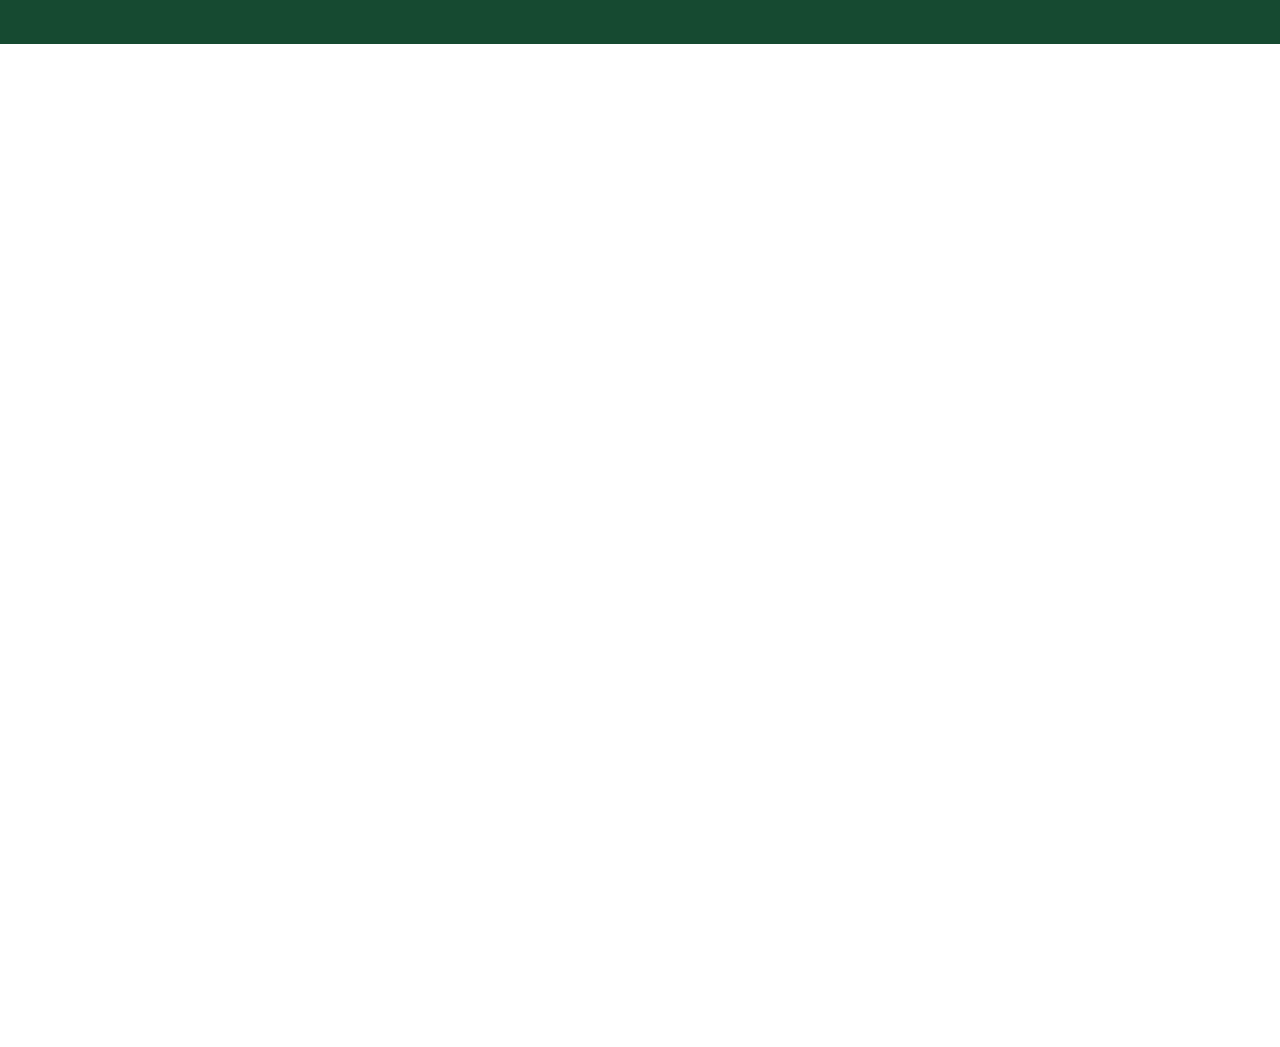
==== html/index.html @ 5429dead "commit template structure." ====
<!DOCTYPE html>
<html dir="ltr" lang="en">
<head>
	<title>TITLE</title>
<meta http-equiv="Content-Type" content="text/html; charset=UTF-8"> 
<meta name="Description" content="">
<meta name="Keywords" content="">
<meta name="robots" content="index, follow" />
<meta name="viewport" content="width=device-width, initial-scale=1, user-scalable=no" />
<meta http-equiv="X-UA-Compatible" content="IE=9; IE=8; IE=7; IE=EDGE" />
<link rel="stylesheet" type="text/css" href="../css/style.css">
<link rel="preconnect" href="https://fonts.googleapis.com">
<link rel="preconnect" href="https://fonts.gstatic.com" crossorigin>
<link href="https://fonts.googleapis.com/css2?family=Roboto:wght@300;400;700&display=swap" rel="stylesheet">
</head>
<body class="">
	<header>
		
	</header>
	<!--end header-->
	<main>
		
	</main>
	<!--end main-->
	<footer>
		
	</footer>
	<!--end footer-->
</body>
<!-- body -->

<script src="../js/libs.js"></script>
<script src="../js/common.js"></script>
</html>
---- css/style.css ----
.fontSanFranciscoRegular {
  font-family: 'SanFranciscoText-Regular', Geneva, sans-serif;
}
.fontSanFranciscoMedium {
  font-family: 'SanFranciscoText-Semibold', Geneva, sans-serif;
}
.fontSanFranciscoBold {
  font-family: 'SanFranciscoText-Bold', Geneva, sans-serif;
}
@font-face {
  font-family: 'SanFranciscoText-Bold';
  src: url('fonts/SanFranciscoText-Bold.eot');
  src: url('fonts/SanFranciscoText-Bold.eot?#iefix') format('embedded-opentype'), url('fonts/SanFranciscoText-Bold.svg#SanFranciscoText-Bold') format('svg'), url('fonts/SanFranciscoText-Bold.ttf') format('truetype'), url('fonts/SanFranciscoText-Bold.woff') format('woff'), url('fonts/SanFranciscoText-Bold.woff2') format('woff2');
  font-weight: normal;
  font-style: normal;
}
@font-face {
  font-family: 'SanFranciscoText-Semibold';
  src: url('fonts/SanFranciscoText-Semibold.eot');
  src: url('fonts/SanFranciscoText-Semibold.eot?#iefix') format('embedded-opentype'), url('fonts/SanFranciscoText-Semibold.svg#SanFranciscoText-Semibold') format('svg'), url('fonts/SanFranciscoText-Semibold.ttf') format('truetype'), url('fonts/SanFranciscoText-Semibold.woff') format('woff'), url('fonts/SanFranciscoText-Semibold.woff2') format('woff2');
  font-weight: normal;
  font-style: normal;
}
@font-face {
  font-family: 'SanFranciscoText-Regular';
  src: url('fonts/SanFranciscoText-Regular.eot');
  src: url('fonts/SanFranciscoText-Regular.eot?#iefix') format('embedded-opentype'), url('fonts/SanFranciscoText-Regular.svg#SanFranciscoText-Regular') format('svg'), url('fonts/SanFranciscoText-Regular.ttf') format('truetype'), url('fonts/SanFranciscoText-Regular.woff') format('woff'), url('fonts/SanFranciscoText-Regular.woff2') format('woff2');
  font-weight: normal;
  font-style: normal;
}
/** RESET AND LAYOUT
===================================*/
html,
body,
div,
span,
object,
iframe,
h1,
h2,
h3,
h4,
h5,
h6,
p,
blockquote,
pre,
abbr,
address,
cite,
code,
del,
dfn,
em,
img,
ins,
kbd,
q,
samp,
small,
strong,
sub,
sup,
var,
b,
i,
dl,
dt,
dd,
ol,
ul,
li,
fieldset,
form,
label,
legend,
table,
caption,
tbody,
tfoot,
thead,
tr,
th,
td,
article,
aside,
canvas,
details,
figcaption,
figure,
footer,
header,
hgroup,
menu,
nav,
section,
summary,
time,
mark,
audio,
video {
  margin: 0;
  padding: 0;
  border: 0;
  outline: 0;
  font-size: 100%;
  vertical-align: baseline;
  background: transparent;
}
body {
  line-height: 1;
}
article,
aside,
details,
figcaption,
figure,
footer,
header,
hgroup,
menu,
nav,
section {
  display: block;
}
nav ul {
  list-style: none;
}
blockquote,
q {
  quotes: none;
}
blockquote:before,
blockquote:after,
q:before,
q:after {
  content: none;
}
a {
  margin: 0;
  padding: 0;
  font-size: 100%;
  vertical-align: baseline;
  background: transparent;
}
ins {
  background-color: #ff9;
  color: #000;
  text-decoration: none;
}
mark {
  background-color: #ff9;
  color: #000;
  font-style: italic;
  font-weight: bold;
}
del {
  text-decoration: line-through;
}
abbr[title],
dfn[title] {
  border-bottom: 1px dotted;
  cursor: help;
}
table {
  border-collapse: collapse;
  border-spacing: 0;
}
hr {
  display: block;
  height: 1px;
  border: 0;
  border-top: 1px solid #ccc;
  margin: 1em 0;
  padding: 0;
}
input,
select {
  vertical-align: middle;
}
li {
  list-style-type: none;
}
a {
  text-decoration: none;
}
textarea {
  resize: none;
  overflow: hidden;
  box-sizing: border-box;
  -moz-box-sizing: border-box;
  -webkit-box-sizing: border-box;
  border: 0;
  background: transparent;
  font-family: 'SanFranciscoText-Regular', Geneva, sans-serif;
}
*:focus {
  outline: none;
}
input[type="color"],
input[type="email"],
input[type="number"],
input[type="password"],
input[type="tel"],
input[type="url"],
input[type="text"],
input[type="submit"],
input[type="search"],
button[type="submit"],
textarea {
  margin: 0;
  padding: 0;
  box-sizing: border-box;
  -moz-box-sizing: border-box;
  -webkit-box-sizing: border-box;
  font-family: 'SanFranciscoText-Regular', Geneva, sans-serif;
  border-radius: 0;
  -moz-border-radius: 0;
  -webkit-border-radius: 0;
  -webkit-appearance: none;
  -moz-appearance: none;
  appearance: none;
}
.input-wrap {
  box-sizing: border-box;
  -moz-box-sizing: border-box;
  -webkit-box-sizing: border-box;
}
button[type="submit"],
input[type="submit"] {
  border: 0;
  cursor: pointer;
  border-radius: 0;
  -moz-border-radius: 0;
  -webkit-border-radius: 0;
  -webkit-appearance: none;
  font-family: 'SanFranciscoText-Regular', Geneva, sans-serif;
}
input::-moz-focus-inner,
button::-moz-focus-inner {
  border: 0;
  padding: 0;
}
input[type=number]::-webkit-inner-spin-button,
input[type=number]::-webkit-outer-spin-button {
  -webkit-appearance: none;
  margin: 0;
}
select {
  /*for firefox*/
  -moz-appearance: none;
  /*for chrome*/
  -webkit-appearance: none;
}
/*for IE10*/
select::-ms-expand {
  display: none;
}
/** Default Text
===================================*/
html {
  margin: 0;
  padding: 0;
  font-size: 62.5%;
  width: 100%;
  height: 100%;
}
body {
  margin: 0;
  padding: 0 0 0 0;
  line-height: 1.45em;
  width: 100%;
  height: 100%;
  overflow-x: hidden;
  -webkit-text-size-adjust: 100%;
  font-family: 'SanFranciscoText-Regular', Geneva, sans-serif;
}
b em,
b i,
strong em,
strong i,
em b,
i b,
em strong,
i strong {
  font-family: 'SanFranciscoText-Regular', Geneva, sans-serif;
}
ul,
li {
  margin: 0;
  padding: 0;
}
input[type="radio"] {
  margin: 0;
}
h1,
h2,
h3 {
  font-family: 'SanFranciscoText-Semibold', Geneva, sans-serif;
}
img {
  max-width: 100%;
  vertical-align: bottom;
  height: auto !important;
  border: 0;
}
/* all */
::-webkit-input-placeholder {
  color: #231F20;
  font-family: 'SanFranciscoText-Regular', Geneva, sans-serif;
}
::-moz-placeholder {
  color: #231F20;
  font-family: 'SanFranciscoText-Regular', Geneva, sans-serif;
}
/* firefox 19+ */
:-ms-input-placeholder {
  color: #231F20;
  font-family: 'SanFranciscoText-Regular', Geneva, sans-serif;
}
/* ie */
input:-moz-placeholder {
  color: #231F20;
  font-family: 'SanFranciscoText-Regular', Geneva, sans-serif;
}
/* clearfix */
.clr:before,
.clr:after {
  content: " ";
  display: table;
}
.clr:after {
  clear: both;
}
/* For IE 6/7 only */
.clr {
  *zoom: 1;
}
@keyframes hide {
  from {
    opacity: 1;
  }
  to {
    opacity: 0;
  }
}
@-webkit-keyframes hide {
  from {
    opacity: 1;
  }
  to {
    opacity: 0;
  }
}
@-moz-keyframes hide {
  from {
    opacity: 1;
  }
  to {
    opacity: 0;
  }
}
@keyframes show {
  from {
    opacity: 0;
  }
  to {
    opacity: 1;
  }
}
@-webkit-keyframes show {
  from {
    opacity: 0;
  }
  to {
    opacity: 1;
  }
}
@-moz-keyframes show {
  from {
    opacity: 0;
  }
  to {
    opacity: 1;
  }
}
@keyframes opacity {
  from {
    opacity: 0;
    -webkit-transform: translateY(-10px);
    -moz-transform: translateY(-10px);
    -ms-transform: translateY(-10px);
    -o-transform: translateY(-10px);
    transform: translateY(-10px);
  }
  to {
    opacity: 1;
    -webkit-transform: translateY(0px);
    -moz-transform: translateY(0px);
    -ms-transform: translateY(0px);
    -o-transform: translateY(0px);
    transform: translateY(0px);
  }
}
@-webkit-keyframes opacity {
  from {
    opacity: 0;
    -webkit-transform: translateY(-10px);
    -moz-transform: translateY(-10px);
    -ms-transform: translateY(-10px);
    -o-transform: translateY(-10px);
    transform: translateY(-10px);
  }
  to {
    opacity: 1;
    -webkit-transform: translateY(0px);
    -moz-transform: translateY(0px);
    -ms-transform: translateY(0px);
    -o-transform: translateY(0px);
    transform: translateY(0px);
  }
}
@-moz-keyframes opacity {
  from {
    opacity: 0;
    -webkit-transform: translateY(-10px);
    -moz-transform: translateY(-10px);
    -ms-transform: translateY(-10px);
    -o-transform: translateY(-10px);
    transform: translateY(-10px);
  }
  to {
    opacity: 1;
    -webkit-transform: translateY(0px);
    -moz-transform: translateY(0px);
    -ms-transform: translateY(0px);
    -o-transform: translateY(0px);
    transform: translateY(0px);
  }
}
@keyframes swipeX {
  from {
    opacity: 0;
    -webkit-transform: translateX(15px);
    -moz-transform: translateX(15px);
    -ms-transform: translateX(15px);
    -o-transform: translateX(15px);
    transform: translateX(15px);
  }
  to {
    opacity: 1;
    -webkit-transform: translateX(0px);
    -moz-transform: translateX(0px);
    -ms-transform: translateX(0px);
    -o-transform: translateX(0px);
    transform: translateX(0px);
  }
}
@-webkit-keyframes swipeX {
  from {
    opacity: 0;
    -webkit-transform: translateX(15px);
    -moz-transform: translateX(15px);
    -ms-transform: translateX(15px);
    -o-transform: translateX(15px);
    transform: translateX(15px);
  }
  to {
    opacity: 1;
    -webkit-transform: translateX(0px);
    -moz-transform: translateX(0px);
    -ms-transform: translateX(0px);
    -o-transform: translateX(0px);
    transform: translateX(0px);
  }
}
@-moz-keyframes swipeX {
  from {
    opacity: 0;
    -webkit-transform: translateX(15px);
    -moz-transform: translateX(15px);
    -ms-transform: translateX(15px);
    -o-transform: translateX(15px);
    transform: translateX(15px);
  }
  to {
    opacity: 1;
    -webkit-transform: translateX(0px);
    -moz-transform: translateX(0px);
    -ms-transform: translateX(0px);
    -o-transform: translateX(0px);
    transform: translateX(0px);
  }
}
body {
  padding-top: 147px;
  font-weight: 400;
  font-size: 18px;
  color: #000;
  font-family: 'SanFranciscoText-Regular', Geneva, sans-serif;
}
@media (max-width: 991px) {
  body {
    padding-top: 124px;
  }
}
@media (max-width: 767px) {
  body {
    padding-top: 98px;
  }
}
@media (min-width: 992px) {
  body.about-page {
    padding-top: 0px;
  }
}
h1,
h2,
h3,
h4,
h5 {
  font-weight: normal;
}
img.desktop {
  display: block;
}
@media (max-width: 991px) {
  img.desktop {
    display: none;
  }
}
img.tablet {
  display: none;
}
@media (min-width: 768px) and (max-width: 991px) {
  img.tablet {
    display: block;
  }
}
img.mobile {
  display: none;
}
@media (max-width: 767px) {
  img.mobile {
    display: block;
  }
}
img.desktop-tablet {
  display: block;
}
@media (max-width: 767px) {
  img.desktop-tablet {
    display: none;
  }
}
img.desktop-mobile {
  display: block;
}
@media (min-width: 768px) and (max-width: 991px) {
  img.desktop-mobile {
    display: none;
  }
}
img.tablet-mobile {
  display: none;
}
@media (max-width: 991px) {
  img.tablet-mobile {
    display: block;
  }
}
.container {
  max-width: 940px;
  margin: 0px auto;
}
.title64 {
  font-size: 64px;
  line-height: 1.203125em;
  color: #000;
  font-family: 'SanFranciscoText-Semibold', Geneva, sans-serif;
  text-align: center;
}
@media (max-width: 767px) {
  .title64 {
    font-size: 32px;
    line-height: 1.19444444em;
  }
}
.title48 {
  font-size: 48px;
  line-height: 1.1875em;
  color: #000;
  font-family: 'SanFranciscoText-Semibold', Geneva, sans-serif;
  text-align: center;
}
.title36 {
  font-size: 36px;
  line-height: 1.19444444em;
  color: #231F20;
  font-family: 'SanFranciscoText-Semibold', Geneva, sans-serif;
  text-align: center;
}
@media (max-width: 767px) {
  .title36 {
    font-size: 24px;
    line-height: 1.20833333em;
  }
}
.btn-primary,
button.btn-primary {
  display: inline-block;
  border: 0px;
  padding: 10px 15px;
  min-width: 120px;
  text-align: center;
  font-size: 18px;
  border-radius: 40px;
  line-height: 1.22222222em;
}
.btn-primary--orange,
button.btn-primary--orange {
  color: #fff;
  background-color: #EAB877;
}
.btn-primary--green,
button.btn-primary--green {
  color: #EAB877;
  background-color: #164A31;
}
.btn-primary--brown,
button.btn-primary--brown {
  color: #fff;
  background-color: #231F20;
}
.btn-expand {
  text-align: center;
}
.about-page .btn-expand {
  position: absolute;
  left: 0;
  right: 0;
  bottom: 70px;
  z-index: 3;
}
@media (max-width: 991px) {
  .about-page .btn-expand {
    display: none;
  }
}
.btn-expand--wrap {
  display: -webkit-flex;
  display: -ms-flexbox;
  display: -ms-flex;
  display: flex;
  -webkit-box-orient: vertical;
  -webkit-box-direction: normal;
  -ms-flex-direction: column;
  flex-direction: column;
  -webkit-justify-content: center;
  -ms-justify-content: center;
  justify-content: center;
  -webkit-align-items: center;
  -ms-align-items: center;
  align-items: center;
}
.btn-expand--text {
  margin-bottom: 5px;
  display: inline-block;
  font-size: 18px;
  font-weight: bold;
  line-height: 1.22222222em;
  color: #fff;
}
.btn-expand--img {
  display: inline-block;
  max-width: 32px;
}
.section-banner {
  position: relative;
}
.about-page .section-banner .banner-content {
  -webkit-align-items: center;
  -ms-align-items: center;
  align-items: center;
  max-width: 630px;
}
.section-banner .banner-content {
  padding: 0px 15px;
  position: absolute;
  top: 0;
  left: 0;
  right: 0;
  bottom: 0;
  z-index: 3;
  display: -webkit-flex;
  display: -ms-flexbox;
  display: -ms-flex;
  display: flex;
  -webkit-justify-content: center;
  -ms-justify-content: center;
  justify-content: center;
  -webkit-box-orient: vertical;
  -webkit-box-direction: normal;
  -ms-flex-direction: column;
  flex-direction: column;
  -webkit-align-items: flex-end;
  -ms-align-items: flex-end;
  align-items: flex-end;
  text-align: center;
  max-width: 1024px;
  margin: 0px auto;
}
.section-banner .banner-content--title {
  font-size: 64px;
  line-height: 1.203125em;
  color: #000;
  font-family: 'SanFranciscoText-Semibold', Geneva, sans-serif;
  text-align: center;
  color: #fff;
}
@media (max-width: 767px) {
  .section-banner .banner-content--title {
    font-size: 32px;
    line-height: 1.19444444em;
  }
}
.about-page .section-banner .banner-content--title {
  margin-bottom: 35px;
}
.section-banner .banner-content p {
  font-size: 18px;
  line-height: 1.22222222em;
  letter-spacing: 2px;
  color: #fff;
}
.section-banner .banner-union--img {
  position: absolute;
  left: 0;
  right: 0;
  bottom: 0;
}
.line-spacing {
  display: block;
  margin: 50px auto;
  width: 2px;
  height: 100px;
  background-color: #828282;
}
header {
  position: fixed;
  top: 0;
  left: 0;
  right: 0;
  z-index: 99;
  padding: 22px 15px;
  background-color: #164A31;
  -webkit-transition: all 0.5s;
  -moz-transition: all 0.5s;
  -ms-transition: all 0.5s;
  -o-transition: all 0.5s;
  transition: all 0.5s;
}
.about-page header {
  position: fixed;
  top: 0;
  left: 0;
  right: 0;
  z-index: 99;
  background-color: transparent;
}
.about-page header.sticky {
  background-color: #231F20;
}
header.sticky {
  padding-top: 30px;
  padding-bottom: 30px;
  background-color: #164A31;
}
header.sticky .header-logo .header-logo--img {
  display: none;
  animation: hide 0.3s forwards;
  -webkit-animation: hide 0.3s forwards;
  -moz-animation: hide 0.3s forwards;
  -ms-animation: hide 0.3s forwards;
}
header.sticky .header-logo .header-logo--img-sticky {
  display: block;
  animation: show 0.3s forwards;
  -webkit-animation: show 0.3s forwards;
  -moz-animation: show 0.3s forwards;
  -ms-animation: show 0.3s forwards;
}
.header-wrap {
  display: -webkit-flex;
  display: -ms-flexbox;
  display: -ms-flex;
  display: flex;
  -webkit-justify-content: space-between;
  -ms-justify-content: space-between;
  justify-content: space-between;
  -webkit-align-items: center;
  -ms-align-items: center;
  align-items: center;
  max-width: 1140px;
  margin: 0px auto;
}
.header-menu-icon {
  display: none;
}
.header-logo img {
  display: block;
}
.header-logo .header-logo--img {
  max-width: 90px;
}
.header-logo .header-logo--img-sticky {
  display: none;
  max-width: 124px;
}
.header-nav {
  margin-left: -400px;
}
.header-nav .menu--btn__close {
  display: none;
}
.header-nav ul li {
  display: inline-block;
  margin-right: 80px;
}
.header-nav ul li:last-of-type {
  margin-right: 0px;
}
.header-nav ul li a {
  font-size: 18px;
  line-height: 1.22222222em;
  color: #EAB877;
  font-family: 'SanFranciscoText-Regular', Geneva, sans-serif;
  text-transform: uppercase;
  -webkit-transition: all 0.3s;
  -moz-transition: all 0.3s;
  -ms-transition: all 0.3s;
  -o-transition: all 0.3s;
  transition: all 0.3s;
}
.header-nav ul li a:hover {
  color: #ff9000;
}
.header-search .search-btn--open img {
  max-width: 30px;
  display: block;
}
.header-search .search-box {
  display: none;
}
.footer-contact {
  padding: 50px 0px 100px;
}
.about-page .footer-contact {
  padding-top: 0px;
}
.footer-contact .contact-title {
  margin-bottom: 50px;
  font-size: 36px;
  line-height: 1.19444444em;
  color: #231F20;
  font-family: 'SanFranciscoText-Semibold', Geneva, sans-serif;
  text-align: center;
}
@media (max-width: 767px) {
  .footer-contact .contact-title {
    font-size: 24px;
    line-height: 1.20833333em;
  }
}
.footer-contact .contact-form .form-group {
  margin-bottom: 25px;
}
.footer-contact .contact-form label[for] {
  display: block;
  margin: 0px;
  font-size: 14px;
  line-height: 1.14285714em;
  color: #000;
  font-style: italic;
}
.footer-contact .contact-form input {
  width: 100%;
  padding: 3px 15px;
  border: 0px;
  border-bottom: 1px solid #000;
  font-size: 18px;
  line-height: 1.22222222em;
  color: #000;
}
.footer-contact .grid-column {
  display: -webkit-flex;
  display: -ms-flexbox;
  display: -ms-flex;
  display: flex;
  -webkit-align-items: center;
  -ms-align-items: center;
  align-items: center;
}
.footer-contact .grid-column--first {
  margin-right: 50px;
  min-width: 430px;
}
.footer-contact .grid-column--second img {
  width: 100%;
}
.footer-info {
  padding: 45px 0px 50px;
  background-color: #164A31;
}
.footer-info .info-wrap {
  max-width: 1160px;
  margin: 0px auto;
}
.footer-info .info-title {
  margin-bottom: 15px;
  font-size: 24px;
  line-height: 1.16666667em;
  font-family: 'SanFranciscoText-Semibold', Geneva, sans-serif;
  color: #EAB877;
}
.footer-info .info-company img {
  max-width: 115px;
  display: block;
}
.footer-info .info-company ul {
  margin-top: 40px;
}
.footer-info .info-company ul li {
  margin-bottom: 15px;
}
.footer-info .info-company ul li a {
  margin-left: 5px;
  color: #fff;
  font-family: Roboto;
  font-weight: 700;
  font-size: 14px;
  line-height: 1.21428571em;
  display: inline-block;
}
.footer-info .info-company ul li img {
  display: inline-block;
  vertical-align: middle;
  max-width: 24px;
}
.footer-info .info-company ul li:nth-of-type(1) a {
  vertical-align: bottom;
}
.footer-info .info-company ul li:nth-of-type(2) img {
  margin-left: 4px;
  max-width: 20px;
}
.footer-info .info-content p {
  font-family: 'SanFranciscoText-Regular', Geneva, sans-serif;
  margin-bottom: 20px;
  font-size: 14px;
  color: #fff;
  line-height: 1.21428571em;
}
.footer-info .info-product--item {
  margin-bottom: 5px;
}
.footer-info .info-product--item .item-wrap {
  position: relative;
  display: -webkit-flex;
  display: -ms-flexbox;
  display: -ms-flex;
  display: flex;
  -webkit-align-items: center;
  -ms-align-items: center;
  align-items: center;
}
.footer-info .info-product--item .item-thumb {
  width: 50px;
}
.footer-info .info-product--item .item-thumb a {
  display: block;
}
.footer-info .info-product--item .item-content {
  margin-left: 13px;
}
.footer-info .info-product--item .item-content h3 {
  margin-bottom: 3px;
  font-size: 18px;
  line-height: 1.22222222em;
  font-family: 'SanFranciscoText-Semibold', Geneva, sans-serif;
  color: #fff;
}
.footer-info .info-product--item .item-content p {
  font-size: 14px;
  line-height: 1.21428571em;
  color: #fff;
}
.footer-info .info-social .social-list ul li {
  margin-right: 6px;
  display: inline-block;
  vertical-align: middle;
}
.footer-info .info-social .social-list ul li img {
  max-width: 30px;
}
.footer-info .info-social .social-list ul li:nth-of-type(2) img {
  max-width: 24px;
}
.footer-info .info-social .social-facebook--embed {
  margin-bottom: 15px;
}
.footer-info .info-social .info-certificate {
  margin-bottom: 5px;
  display: -webkit-flex;
  display: -ms-flexbox;
  display: -ms-flex;
  display: flex;
  -webkit-justify-content: space-between;
  -ms-justify-content: space-between;
  justify-content: space-between;
}
.footer-info .info-social .info-certificate img {
  width: calc(50% - 10px);
}
.footer-info .grid-column {
  display: -webkit-flex;
  display: -ms-flexbox;
  display: -ms-flex;
  display: flex;
  -webkit-justify-content: space-between;
  -ms-justify-content: space-between;
  justify-content: space-between;
}
.footer-info .grid-column--first {
  max-width: 180px;
}
.footer-info .grid-column--second {
  max-width: 190px;
}
.footer-info .grid-column--third {
  max-width: 270px;
}
.footer-info .grid-column--fourth {
  max-width: 340px;
}
.footer-copyright {
  padding: 20px 0px;
  background-color: #231F20;
}
.footer-copyright p {
  text-align: center;
  color: #EAB877;
  font-size: 18px;
  line-height: 1.16666667em;
  font-family: Roboto;
  font-weight: 300;
}
.footer-copyright p strong {
  font-weight: 500;
}
@media (max-width: 991px) {
  .container {
    padding: 0px 24px;
  }
  .section-banner .banner-content {
    max-width: 690px;
  }
  .section-banner .banner-content p {
    letter-spacing: 0px;
  }
  .about-page .section-banner .banner-content--title {
    margin-bottom: 10px;
  }
  .section-banner .banner-union--img {
    bottom: -12px;
  }
  .about-page header {
    background-color: #231F20;
  }
  .about-page header.sticky {
    position: fixed;
  }
  .header-wrap {
    padding: 0px 30px;
  }
  .header-logo .header-logo--img {
    max-width: 70px;
  }
  .header-nav {
    margin-left: 0px;
  }
  .footer-contact {
    padding-bottom: 50px;
  }
  .footer-contact .contact-form-wrap {
    max-width: 280px;
    margin-left: auto;
    margin-right: 55px;
  }
  .footer-contact .grid-column--first {
    margin-right: 0;
    min-width: 0px;
    width: 50%;
  }
  .footer-contact .grid-column--second {
    width: 50%;
  }
  .footer-info .info-wrap {
    padding: 0px 25px;
  }
  .footer-info .info-product--item {
    margin-bottom: 15px;
  }
  .footer-info .info-social .social-facebook--embed {
    float: left;
    width: calc(72% - 20px);
    padding-right: 20px;
    margin-bottom: 0px;
  }
  .footer-info .info-social .info-certificate {
    float: left;
    width: 27%;
    display: block;
    margin-bottom: 0px;
  }
  .footer-info .info-social .info-certificate img {
    display: block;
    width: 100%;
    margin-bottom: 10px;
  }
  .footer-info .info-social .social-list {
    float: left;
    width: 27%;
  }
  .footer-info .grid-column {
    -webkit-flex-wrap: wrap;
    -ms-flex-wrap: wrap;
    flex-wrap: wrap;
  }
  .footer-info .grid-column--first {
    max-width: 180px;
  }
  .footer-info .grid-column--second {
    max-width: 190px;
  }
  .footer-info .grid-column--third {
    max-width: 270px;
  }
  .footer-info .grid-column--fourth {
    width: 60%;
    max-width: 100%;
  }
}
@media (max-width: 767px) {
  .line-spacing {
    height: 50px;
    margin: 30px auto;
  }
  .section-banner .banner-content {
    padding-left: 23px;
    padding-right: 23px;
  }
  .section-banner .banner-content p {
    font-size: 18px;
  }
  .section-banner .banner-union--img {
    bottom: -5px;
  }
  header {
    padding: 15px;
  }
  header .navigation {
    display: none;
    position: fixed;
    top: 0;
    left: 0;
    right: 0;
    bottom: 0;
    z-index: 999;
    background-color: #164A31;
  }
  header .navigation .nav-wrap {
    padding: 25px;
  }
  header .navigation .menu--btn__close {
    padding: 10px;
    display: inline-block;
  }
  header .navigation .menu--btn__close img {
    max-width: 25px;
  }
  header .navigation ul {
    margin-top: 20px;
    max-width: 280px;
  }
  header .navigation ul li {
    display: block;
    margin-right: 0px;
    border-bottom: 1px solid #EAB877;
  }
  header .navigation ul li a {
    display: inline-block;
    padding: 20px 0px;
  }
  .open-menu header .navigation {
    animation: swipeX 0.5s forwards;
    -webkit-animation: swipeX 0.5s forwards;
    -moz-animation: swipeX 0.5s forwards;
    -ms-animation: swipeX 0.5s forwards;
    display: block;
  }
  header.sticky {
    padding-top: 15px;
    padding-bottom: 15px;
  }
  .header-wrap {
    padding: 0px;
  }
  .header-menu-icon {
    display: block;
  }
  .header-menu-icon a {
    display: block;
  }
  .header-menu-icon img {
    max-width: 35px;
  }
  .header-logo .header-logo--img {
    max-width: 60px;
  }
  .footer-contact .contact-form-wrap {
    max-width: 100%;
    margin-left: 0;
    margin-right: 0;
  }
  .footer-contact .grid-column {
    -webkit-box-orient: vertical;
    -webkit-box-direction: normal;
    -ms-flex-direction: column;
    flex-direction: column;
  }
  .footer-contact .grid-column--first {
    width: 100%;
    -webkit-box-ordinal-group: 2;
    -ms-flex-order: 2;
    order: 2;
  }
  .footer-contact .grid-column--second {
    margin-bottom: 30px;
    width: 100%;
  }
  .footer-contact .form-button {
    text-align: center;
  }
  .footer-info {
    padding: 30px 0px;
  }
  .footer-info .info-company {
    margin-bottom: 30px;
  }
  .footer-info .info-company .column-wrap {
    display: -webkit-flex;
    display: -ms-flexbox;
    display: -ms-flex;
    display: flex;
    -webkit-align-items: center;
    -ms-align-items: center;
    align-items: center;
    -webkit-justify-content: flex-end;
    -ms-justify-content: flex-end;
    justify-content: flex-end;
  }
  .footer-info .info-company .column-wrap img {
    width: 80px;
  }
  .footer-info .info-company .column-wrap ul {
    margin-top: 0px;
    margin-left: 45px;
  }
  .footer-info .info-content {
    margin-bottom: 30px;
  }
  .footer-info .info-content .btn-primary {
    min-width: 70px;
    font-size: 14px;
  }
  .footer-info .info-product {
    margin-bottom: 15px;
  }
  .footer-info .info-product--list {
    display: -webkit-flex;
    display: -ms-flexbox;
    display: -ms-flex;
    display: flex;
    -webkit-justify-content: space-between;
    -ms-justify-content: space-between;
    justify-content: space-between;
  }
  .footer-info .info-product--item {
    width: calc(100%/4 - 16px);
    margin-bottom: 15px;
  }
  .footer-info .info-product--item .item-thumb {
    width: 75px;
  }
  .footer-info .info-product--item .item-content {
    display: none;
  }
  .footer-info .info-social .social-facebook--embed {
    margin-bottom: 15px;
    float: none;
    width: 100%;
  }
  .footer-info .info-social .info-certificate {
    display: -webkit-flex;
    display: -ms-flexbox;
    display: -ms-flex;
    display: flex;
    -webkit-justify-content: space-between;
    -ms-justify-content: space-between;
    justify-content: space-between;
    float: none;
    width: 100%;
    margin-bottom: 15px;
  }
  .footer-info .info-social .info-certificate img {
    margin-bottom: 0px;
    width: calc(50% - 5px);
  }
  .footer-info .info-social .social-list {
    float: none;
    width: 100%;
  }
  .footer-info .grid-column {
    -webkit-flex-wrap: wrap;
    -ms-flex-wrap: wrap;
    flex-wrap: wrap;
  }
  .footer-info .grid-column--first,
  .footer-info .grid-column--second,
  .footer-info .grid-column--third,
  .footer-info .grid-column--fourth {
    max-width: 100%;
    width: 100%;
  }
}
@media (max-width: 767px) and (max-width: 350px) {
  .footer-info .info-company .column-wrap {
    -webkit-justify-content: center;
    -ms-justify-content: center;
    justify-content: center;
  }
  .footer-info .info-company .column-wrap ul {
    margin-left: 10px;
  }
}
.index-slider .slider-wrap {
  position: relative;
}
.index-slider .slider-content {
  position: absolute;
  top: 0;
  left: 0;
  right: 0;
  max-width: 940px;
  margin: 220px auto 0px;
  text-align: center;
}
.index-slider .slider-content h2 {
  margin-bottom: 25px;
  font-size: 64px;
  line-height: 1.203125em;
  color: #000;
  font-family: 'SanFranciscoText-Semibold', Geneva, sans-serif;
  text-align: center;
  color: #fff;
}
@media (max-width: 767px) {
  .index-slider .slider-content h2 {
    font-size: 32px;
    line-height: 1.19444444em;
  }
}
.index-slider .slider-content p {
  color: #fff;
  margin-bottom: 20px;
  font-size: 24px;
  line-height: 1.20833333em;
  font-family: 'SanFranciscoText-Regular', Geneva, sans-serif;
}
.index-slider .slider-content .btn-primary {
  min-width: 130px;
}
.index-slider .bx-pager {
  position: absolute;
  left: 0;
  right: 0;
  bottom: 30px;
  text-align: center;
}
.index-slider .bx-pager .bx-pager-item {
  display: inline-block;
  margin: 0px 5px;
}
.index-slider .bx-pager .bx-pager-item a {
  position: relative;
  display: inline-block;
  width: 19px;
  height: 19px;
  border-radius: 100%;
  text-indent: -99999px;
  border: 2px solid #fff;
  box-shadow: 2px 2px 2px rgba(0, 0, 0, 0.25);
}
.index-slider .bx-pager .bx-pager-item a::after {
  position: absolute;
  left: 4px;
  right: 4px;
  top: 4px;
  bottom: 4px;
  content: "";
  -webkit-transition: all 0.3s;
  -moz-transition: all 0.3s;
  -ms-transition: all 0.3s;
  -o-transition: all 0.3s;
  transition: all 0.3s;
  border-radius: 100%;
}
.index-slider .bx-pager .bx-pager-item a.active::after {
  background-color: #fff;
}
.introduce {
  padding: 100px 0px 50px;
}
.introduce-wrap {
  display: -webkit-flex;
  display: -ms-flexbox;
  display: -ms-flex;
  display: flex;
  -webkit-justify-content: flex-end;
  -ms-justify-content: flex-end;
  justify-content: flex-end;
}
.introduce-content h3 {
  margin-bottom: 5px;
  font-size: 48px;
  line-height: 1.1875em;
  font-family: 'SanFranciscoText-Semibold', Geneva, sans-serif;
  text-align: center;
  color: #000;
  text-align: left;
}
.introduce-content p {
  margin-bottom: 10px;
  color: #231F20;
  font-size: 18px;
  line-height: 1.22222222em;
}
.introduce .grid-column--right {
  max-width: 430px;
  margin-left: 50px;
}
.introduce .grid-column--left {
  max-width: 322px;
}
.introduce-slider {
  position: relative;
}
.introduce .bx-pager {
  position: absolute;
  right: 10px;
  top: 50%;
  -webkit-transform: translateY(-50%);
  -moz-transform: translateY(-50%);
  -ms-transform: translateY(-50%);
  -o-transform: translateY(-50%);
  transform: translateY(-50%);
}
.introduce .bx-pager .bx-pager-item {
  display: block;
  margin-bottom: 0;
}
.introduce .bx-pager .bx-pager-item a {
  position: relative;
  display: inline-block;
  width: 14px;
  height: 14px;
  border-radius: 100%;
  text-indent: -99999px;
  border: 2px solid #000;
}
.introduce .bx-pager .bx-pager-item a::after {
  position: absolute;
  left: 3px;
  right: 3px;
  top: 3px;
  bottom: 3px;
  content: "";
  -webkit-transition: all 0.3s;
  -moz-transition: all 0.3s;
  -ms-transition: all 0.3s;
  -o-transition: all 0.3s;
  transition: all 0.3s;
  border-radius: 100%;
}
.introduce .bx-pager .bx-pager-item a.active::after {
  background-color: #000;
}
.reason {
  padding: 50px 0px;
}
.reason-title--box {
  max-width: 810px;
  margin: 0px auto;
}
.reason-title--box h3 {
  margin-bottom: 45px;
  font-size: 36px;
  line-height: 1.19444444em;
  color: #231F20;
  font-family: 'SanFranciscoText-Semibold', Geneva, sans-serif;
  color: #000;
  text-align: center;
}
@media (max-width: 767px) {
  .reason-title--box h3 {
    font-size: 24px;
    line-height: 1.20833333em;
  }
}
.reason-title--box p {
  margin-bottom: 50px;
  font-size: 18px;
  line-height: 1.16666667em;
  color: #000;
}
.reason .target {
  padding: 0px 15px;
}
.reason .target-list {
  display: -webkit-flex;
  display: -ms-flexbox;
  display: -ms-flex;
  display: flex;
  -webkit-justify-content: space-between;
  -ms-justify-content: space-between;
  justify-content: space-between;
  -webkit-flex-wrap: wrap;
  -ms-flex-wrap: wrap;
  flex-wrap: wrap;
}
.reason .target-item {
  margin-bottom: 50px;
  width: calc(33.33% - 50px);
  box-shadow: 0px 0px 10px rgba(0, 0, 0, 0.25);
  background-color: #fff;
  text-align: center;
}
.reason .target-item p {
  margin-bottom: 0px;
  font-size: 18px;
  line-height: 1.22222222em;
  color: #000;
  font-family: 'SanFranciscoText-Semibold', Geneva, sans-serif;
}
.reason .target-item--wrap {
  padding: 20px 15px 15px;
}
.reason .target-item--thumb {
  margin-bottom: 20px;
}
.reason .target-item--thumb img {
  display: inline-block;
  max-height: 70px;
}
.location {
  padding: 50px 0px;
}
.location-wrap {
  max-width: 1280px;
  margin: 0px auto;
  padding: 0px 24px;
}
.location-tab {
  margin-bottom: 50px;
  text-align: center;
}
.location-tab a {
  position: relative;
  display: inline-block;
  margin: 0px 5px;
  color: #164A31;
  font-size: 18px;
  line-height: 1.22222222em;
}
.location-tab a::after {
  opacity: 0;
  content: "";
  position: absolute;
  left: 0;
  right: 0;
  bottom: -5px;
  width: 35px;
  height: 2px;
  margin: 0 auto;
  background-color: #164A31;
  -webkit-transition: all 0.3s;
  -moz-transition: all 0.3s;
  -ms-transition: all 0.3s;
  -o-transition: all 0.3s;
  transition: all 0.3s;
}
.location-tab a.active::after {
  opacity: 1;
}
.location .tab-container {
  display: none;
}
.location .tab-container.tab-active {
  animation: swipeX 0.3s forwards;
  -webkit-animation: swipeX 0.3s forwards;
  -moz-animation: swipeX 0.3s forwards;
  -ms-animation: swipeX 0.3s forwards;
  display: block;
}
.location-slider--hotel,
.location-slider--spa {
  position: relative;
}
.location-slider--hotel .slider-list,
.location-slider--spa .slider-list {
  display: -webkit-flex;
  display: -ms-flexbox;
  display: -ms-flex;
  display: flex;
  -webkit-flex-wrap: wrap;
  -ms-flex-wrap: wrap;
  flex-wrap: wrap;
}
.location-slider--hotel .slider-item,
.location-slider--spa .slider-item {
  width: 50%;
}
.location-slider--hotel .slider-item .wrap,
.location-slider--spa .slider-item .wrap {
  position: relative;
}
.location-slider--hotel .slider-item--thumb a,
.location-slider--spa .slider-item--thumb a {
  display: block;
}
.location-slider--hotel .slider-item--content,
.location-slider--spa .slider-item--content {
  position: absolute;
  bottom: 0;
  left: 0;
  right: 0;
  margin: 0px auto 20px;
  text-align: center;
}
.location-slider--hotel .slider-item--content h3,
.location-slider--spa .slider-item--content h3 {
  margin-bottom: 5px;
  font-size: 36px;
  line-height: 1.19444444em;
  color: #231F20;
  font-family: 'SanFranciscoText-Semibold', Geneva, sans-serif;
  text-align: center;
  color: #fff;
}
@media (max-width: 767px) {
  .location-slider--hotel .slider-item--content h3,
  .location-slider--spa .slider-item--content h3 {
    font-size: 24px;
    line-height: 1.20833333em;
  }
}
.location-slider--hotel .slider-item--content p,
.location-slider--spa .slider-item--content p {
  color: #fff;
  font-size: 18px;
  line-height: 1.16666667em;
  font-family: 'SanFranciscoText-Regular', Geneva, sans-serif;
}
.location .bx-controls .bx-prev {
  position: absolute;
  z-index: 3;
  top: 50%;
  margin-top: -25px;
  left: -35px;
}
.location .bx-controls .bx-next {
  position: absolute;
  z-index: 3;
  top: 50%;
  margin-top: -25px;
  right: -35px;
}
.location .bx-controls a {
  cursor: pointer;
  padding: 0px 5px;
  display: inline-block;
}
.location .bx-controls a img {
  max-width: 15px;
}
.partner {
  padding: 50px 0px;
}
.partner-wrap {
  position: relative;
  max-width: 1280px;
  margin: 0px auto;
  padding: 0px  24px;
}
.partner-item--thumb {
  text-align: center;
}
.partner-item--thumb img {
  max-width: 233px;
  width: 100%;
}
.partner-item--thumb::after {
  display: block;
  margin-top: 30px;
  width: 100%;
  height: 25px;
  border-radius: 100%;
  content: "";
  background: radial-gradient(50% 50% at 50% 50%, #C4C4C4 0%, rgba(196, 196, 196, 0) 100%);
}
.partner .bx-controls .bx-prev {
  position: absolute;
  z-index: 3;
  top: 75px;
  left: -35px;
}
.partner .bx-controls .bx-next {
  position: absolute;
  z-index: 3;
  top: 75px;
  right: -35px;
}
.partner .bx-controls a {
  cursor: pointer;
  padding: 0px 5px;
  display: inline-block;
}
.partner .bx-controls a img {
  max-width: 15px;
}
@media (max-width: 991px) {
  .index-slider .slider-content {
    display: -webkit-flex;
    display: -ms-flexbox;
    display: -ms-flex;
    display: flex;
    -webkit-box-orient: vertical;
    -webkit-box-direction: normal;
    -ms-flex-direction: column;
    flex-direction: column;
    -webkit-justify-content: center;
    -ms-justify-content: center;
    justify-content: center;
    bottom: 0px;
    margin: 0px;
  }
  .introduce {
    padding: 50px 0px;
  }
  .introduce-wrap {
    -webkit-align-items: center;
    -ms-align-items: center;
    align-items: center;
  }
  .introduce .grid-column--left {
    max-width: 285px;
  }
  .introduce .grid-column--right {
    margin-left: 20px;
  }
  .reason {
    padding: 0px;
  }
  .reason-title--box {
    text-align: center;
    max-width: 680px;
    margin: 0px auto 40px;
  }
  .reason-title--box h3 {
    margin-bottom: 40px;
  }
  .location {
    padding-top: 20px;
  }
  .location .bx-controls .bx-next {
    right: -17px;
    margin-top: -13px;
  }
  .location .bx-controls .bx-prev {
    left: -17px;
    margin-top: -13px;
  }
  .location .bx-controls a img {
    max-width: 8px;
  }
  .partner {
    padding-bottom: 20px;
  }
  .partner .bx-controls .bx-next {
    right: 3px;
    margin-top: -13px;
  }
  .partner .bx-controls .bx-prev {
    left: 3px;
    margin-top: -13px;
  }
  .partner .bx-controls a img {
    max-width: 8px;
  }
}
@media (max-width: 767px) {
  .index-slider .slider-content p {
    font-size: 18px;
  }
  .introduce {
    padding: 50px 0px;
  }
  .introduce-wrap {
    display: block;
  }
  .introduce-content {
    text-align: center;
  }
  .introduce-content h3 {
    margin-bottom: 30px;
    text-align: center;
    font-size: 24px;
  }
  .introduce-content p {
    margin-bottom: 15px;
  }
  .introduce .grid-column--left {
    margin-bottom: 50px;
    max-width: 100%;
  }
  .introduce .grid-column--right {
    margin-left: 0;
    max-width: 100%;
  }
  .reason .target-item {
    margin-bottom: 30px;
    width: calc(50% - 6px);
  }
  .reason .target-item {
    margin-bottom: 30px;
    width: calc(50% - 6px);
  }
  .reason .target-item p {
    font-size: 14px;
  }
  .reason .target-item--wrap {
    padding: 16px 11px;
  }
  .reason .target-item--thumb {
    margin-bottom: 15px;
  }
  .reason .target-item--thumb img {
    display: inline-block;
    max-height: 54px;
  }
  .location {
    padding: 20px 0px;
  }
  .location .slider-item--content {
    display: none;
  }
  .partner {
    padding: 20px 0px;
  }
  .partner-item--thumb img {
    max-width: 100%;
    width: 68px;
    height: 68px;
  }
  .partner-item--thumb::after {
    display: none;
  }
  .partner .bx-controls {
    display: none;
  }
}
@media (max-width: 767px) and (min-width: 400px) {
  .introduce .grid-column--left {
    padding: 0px 25px;
  }
}
.development .grid-column {
  max-width: 800px;
  margin: 0px auto;
  display: -webkit-flex;
  display: -ms-flexbox;
  display: -ms-flex;
  display: flex;
  -webkit-justify-content: space-between;
  -ms-justify-content: space-between;
  justify-content: space-between;
}
.development .grid-column--left,
.development .grid-column--right {
  width: calc(50% - 12px);
}
.development .grid-column--left .development-img {
  margin-bottom: 0px;
  margin-top: 40px;
}
.development-img {
  margin-bottom: 40px;
}
.development-title {
  margin-bottom: 15px;
  font-size: 24px;
  line-height: 1.20833333em;
  color: #231F20;
  font-family: 'SanFranciscoText-Semibold', Geneva, sans-serif;
}
.development p {
  font-size: 18px;
  line-height: 1.22222222em;
  color: #231F20;
}
.development .btn-primary {
  margin-top: 30px;
}
.process-content {
  padding: 50px 0px;
  background-color: #231F20;
}
.process-content--title {
  font-size: 36px;
  line-height: 1.19444444em;
  color: #231F20;
  font-family: 'SanFranciscoText-Semibold', Geneva, sans-serif;
  text-align: center;
  margin-bottom: 30px;
  color: #f2f2f2;
}
@media (max-width: 767px) {
  .process-content--title {
    font-size: 24px;
    line-height: 1.20833333em;
  }
}
.process-content p {
  margin-bottom: 30px;
  font-size: 18px;
  line-height: 1.22222222em;
  color: #F2F2F2;
}
.process-content p:last-of-type {
  margin-bottom: 0px;
}
.process-step--wrap {
  max-width: 1340px;
  margin: 0px auto;
}
.process-step--list {
  display: -webkit-flex;
  display: -ms-flexbox;
  display: -ms-flex;
  display: flex;
  -webkit-justify-content: space-between;
  -ms-justify-content: space-between;
  justify-content: space-between;
}
.process-step--item {
  width: calc(100%/6 - 20px);
  border-radius: 0px 0px 50px 50px;
  overflow: hidden;
  text-align: center;
  background-color: #EAB877;
}
.process-step--item .item-wrap {
  padding: 30px 10px;
}
.process-step--item .item-thumb {
  margin-bottom: 20px;
}
.process-step--item .item-thumb img {
  max-height: 70px;
}
.process-step--item p {
  font-size: 18px;
  line-height: 1.22222222em;
  letter-spacing: -0.02em;
  color: #fff;
}
.guarantee-content {
  max-width: 710px;
  margin: 0px auto 70px;
}
.guarantee-content--title {
  margin-bottom: 50px;
  font-size: 36px;
  line-height: 1.19444444em;
  font-family: 'SanFranciscoText-Semibold', Geneva, sans-serif;
  text-align: center;
  color: #231F20;
}
@media (max-width: 767px) {
  .guarantee-content--title {
    font-size: 24px;
    line-height: 1.20833333em;
  }
}
.guarantee-content p {
  font-size: 18px;
  line-height: 1.22222222em;
  color: #000;
}
.policy {
  padding-top: 80px;
}
.policy-wrap {
  display: -webkit-flex;
  display: -ms-flexbox;
  display: -ms-flex;
  display: flex;
  -webkit-align-items: center;
  -ms-align-items: center;
  align-items: center;
  -webkit-justify-content: space-between;
  -ms-justify-content: space-between;
  justify-content: space-between;
}
.policy-thumb {
  min-width: 432px;
  margin-right: 24px;
}
.policy-content p {
  margin-bottom: 15px;
  font-size: 18px;
  line-height: 1.22222222em;
  color: #000;
}
.policy-content--title {
  font-size: 36px;
  line-height: 1.19444444em;
  font-family: 'SanFranciscoText-Semibold', Geneva, sans-serif;
  text-align: center;
  text-align: left;
  margin-bottom: 20px;
  color: #231F20;
}
@media (max-width: 767px) {
  .policy-content--title {
    font-size: 24px;
    line-height: 1.20833333em;
  }
}
.policy-content--dot {
  margin-bottom: 20px;
}
.policy-content--dot li {
  position: relative;
  padding-left: 20px;
  margin-bottom: 15px;
  font-size: 18px;
  line-height: 1.22222222em;
  color: #000;
}
.policy-content--dot li::before {
  position: absolute;
  top: 7px;
  left: 0;
  content: "";
  width: 7px;
  height: 7px;
  border-radius: 100%;
  background-color: #231F20;
}
.policy-content--dot li:last-of-type {
  margin-bottom: 0px;
}
@media (max-width: 991px) {
  .process-step--wrap {
    max-width: 100%;
    padding: 0px 23px;
  }
  .process-step--item {
    width: calc(100%/6 - 10px);
    border-radius: 0px 0px 30px 30px;
  }
  .process-step--item .item-thumb {
    margin-bottom: 10px;
  }
  .process-step--item .item-thumb img {
    max-height: 42px;
  }
  .process-step--item .item-wrap {
    padding: 15px 5px;
  }
  .process-step--item p {
    font-size: 12px;
    letter-spacing: -0.02em;
  }
  .guarantee-content {
    max-width: 100%;
    padding-left: 24px;
    padding-right: 24px;
    margin-bottom: 50px;
  }
  .policy {
    padding: 50px 0px;
  }
  .policy-thumb {
    min-width: 362px;
  }
}
@media (max-width: 991px) and (min-width: 768px) and (max-width: 833px) {
  .policy-content--wrap {
    margin-right: -20px;
  }
}
@media (max-width: 767px) {
  .development .grid-column {
    display: block;
    max-width: 100%;
  }
  .development .grid-column--left,
  .development .grid-column--right {
    width: 100%;
  }
  .development .grid-column--right .grid-column-wrap {
    display: -webkit-flex;
    display: -ms-flexbox;
    display: -ms-flex;
    display: flex;
    -webkit-box-orient: vertical;
    -webkit-box-direction: normal;
    -ms-flex-direction: column;
    flex-direction: column;
  }
  .development-img--order4 {
    margin-bottom: 0px;
    margin-top: 30px;
    -webkit-box-ordinal-group: 2;
    -ms-flex-order: 4;
    order: 4;
  }
  .development .btn-primary--wrap {
    text-align: center;
  }
  .process-content {
    padding: 25px 0px;
  }
  .process-content--title {
    font-size: 18px;
  }
  .process-content p {
    margin-bottom: 25px;
    font-size: 14px;
    line-height: 1.21428571em;
  }
  .process-step {
    margin-top: 25px;
  }
  .process-step--list {
    -webkit-flex-wrap: wrap;
    -ms-flex-wrap: wrap;
    flex-wrap: wrap;
  }
  .process-step--item {
    margin-bottom: 14px;
    width: calc(100%/2 - 7px);
    border-radius: 0px;
    box-shadow: 0px 0px 10px rgba(0, 0, 0, 0.25);
  }
  .process-step--item .item-thumb {
    margin-bottom: 20px;
  }
  .process-step--item .item-thumb img {
    max-height: 60px;
  }
  .process-step--item .item-wrap {
    padding: 30px 5px;
  }
  .process-step--item p {
    font-size: 14px;
    letter-spacing: 0px;
  }
  .guarantee-content {
    margin-bottom: 30px;
  }
  .guarantee-content--title {
    margin-bottom: 20px;
  }
  .guarantee-content p {
    font-size: 14px;
  }
  .policy {
    padding-bottom: 30px;
  }
  .policy-wrap {
    display: block;
  }
  .policy-thumb {
    display: none;
  }
  .policy-content--title {
    text-align: center;
  }
  .policy-content p,
  .policy-content ul li {
    font-size: 14px;
  }
  .policy-content .btn-primary--wrap {
    text-align: center;
  }
}
.product-gallery {
  padding: 100px 0px;
}
.product-gallery--intro {
  max-width: 870px;
  margin: 0px auto 50px;
}
.product-gallery--intro p {
  text-align: center;
  margin-bottom: 15px;
  font-size: 18px;
  line-height: 1.22222222em;
  color: #000;
  letter-spacing: 2px;
}
.product-gallery--intro p:last-of-type {
  margin-bottom: 0px;
}
.product-gallery--content {
  max-width: 1345px;
  margin: 0px auto;
}
.product-gallery--content .tab-container {
  display: none;
}
.product-gallery--content .tab-container.tab-active {
  animation: swipeX 0.3s forwards;
  -webkit-animation: swipeX 0.3s forwards;
  -moz-animation: swipeX 0.3s forwards;
  -ms-animation: swipeX 0.3s forwards;
  display: block;
}
.product-gallery .btn-expand--text {
  margin-bottom: 10px;
  color: #164A31;
}
.product-gallery .btn-expand--img {
  max-width: 50px;
}
.product-tab {
  margin-bottom: 50px;
  text-align: center;
}
.product-tab a {
  position: relative;
  display: inline-block;
  margin: 0px 5px;
  color: #164A31;
  font-size: 18px;
  line-height: 1.22222222em;
}
.product-tab a::after {
  opacity: 0;
  content: "";
  position: absolute;
  left: 0;
  right: 0;
  bottom: -5px;
  width: 35px;
  height: 2px;
  margin: 0 auto;
  background-color: #164A31;
  -webkit-transition: all 0.3s;
  -moz-transition: all 0.3s;
  -ms-transition: all 0.3s;
  -o-transition: all 0.3s;
  transition: all 0.3s;
}
.product-tab a.active::after {
  opacity: 1;
}
.product-list--grid {
  display: -webkit-flex;
  display: -ms-flexbox;
  display: -ms-flex;
  display: flex;
  -webkit-flex-wrap: wrap;
  -ms-flex-wrap: wrap;
  flex-wrap: wrap;
  margin: 0px -12px;
}
.product-item {
  margin-bottom: 50px;
  width: calc(25% - 24px);
  padding: 0px 12px;
  position: relative;
  filter: drop-shadow(0px 0px 4px rgba(0, 0, 0, 0.5));
}
.product-item--wrap {
  position: relative;
  border-radius: 50px;
  overflow: hidden;
}
.product-item--wrap::before {
  content: "";
  position: absolute;
  top: 0;
  left: 0;
  right: 0;
  bottom: 0;
  z-index: 2;
  background: linear-gradient(180deg, #000000 -37.41%, rgba(0, 0, 0, 0) 41.73%);
}
.product-item--thumb img {
  width: 100%;
}
.product-item--title {
  margin-bottom: 0;
  text-shadow: 2px 2px 2px rgba(0, 0, 0, 0.25);
  font-size: 24px;
  line-height: 1.20833333em;
  color: #fff;
}
.product-item--content {
  position: absolute;
  top: 0;
  left: 0;
  right: 0;
  padding: 20px 30px 0px 30px;
  z-index: 4;
  text-align: left;
}
.product-item--content p {
  font-size: 18px;
  line-height: 1.16666667em;
  color: #fff;
}
.product-item--btn__link {
  position: absolute;
  left: 0;
  right: 0;
  bottom: 0;
  background: linear-gradient(0deg, #164A31 33.33%, rgba(22, 74, 49, 0) 163.33%);
  text-align: center;
  z-index: 4;
}
.product-item--btn__link a {
  display: block;
  padding: 20px;
  color: #EAB877;
  font-size: 18px;
  line-height: 1.16666667em;
}
@media (max-width: 991px) {
  .productlist-page .banner-content--title {
    font-size: 48px;
    line-height: 1.1875em;
  }
  .product-gallery {
    padding: 50px 0px;
  }
  .product-gallery--intro {
    max-width: 100%;
    padding: 0px 24px;
  }
  .product-gallery--intro p {
    letter-spacing: 0px;
  }
  .product-gallery--content {
    max-width: 100%;
    padding: 0px 24px;
  }
  .product-list--grid {
    margin: 0px -6px;
  }
  .product-item {
    width: calc(33.33% - 12px);
    padding: 0px 6px;
  }
  .product-item--title {
    margin-bottom: 3px;
    font-size: 18px;
  }
  .product-item--btn__link a {
    padding: 15px;
  }
  .product-item p {
    font-size: 14px;
  }
}
@media (max-width: 767px) {
  .product-gallery {
    padding-top: 30px;
    padding-bottom: 10px;
  }
  .product-gallery .btn-expand {
    margin-top: 30px;
  }
  .product-item {
    margin-bottom: 12px;
    width: calc(50% - 12px);
  }
  .product-item--wrap {
    border-radius: 30px;
  }
  .product-item--title {
    margin-bottom: 3px;
    font-size: 18px;
  }
  .product-item--content {
    padding: 10px 15px 0px 15px;
  }
  .product-item--btn__link a {
    padding: 10px;
    font-size: 14px;
  }
}
@media (max-width: 767px) and (max-width: 375px) {
  .product-gallery--content {
    padding: 0px 10px;
  }
}
.blog {
  padding: 50px 0px 10px;
}
.blog-wrap {
  max-width: 1345px;
  margin: 0px auto;
}
.blog-title {
  font-size: 36px;
  line-height: 1.19444444em;
  font-family: 'SanFranciscoText-Semibold', Geneva, sans-serif;
  text-align: center;
  margin-bottom: 50px;
  color: #231F20;
}
@media (max-width: 767px) {
  .blog-title {
    font-size: 24px;
    line-height: 1.20833333em;
  }
}
.blog-list {
  font-size: 0px;
  word-spacing: 0px;
  letter-spacing: 0px;
  margin: 0px -12px;
}
.blog-item {
  display: inline-block;
  margin: 0px 12px;
  margin-bottom: 50px;
  width: calc(25% - 24px);
}
.blog-item--wrap {
  box-shadow: 0px 0px 10px rgba(0, 0, 0, 0.25);
  background-color: #fff;
}
.blog-item--thumb img {
  width: 100%;
}
.blog-item--content {
  padding: 20px;
}
.blog-item--title {
  margin-bottom: 5px;
  font-size: 24px;
  line-height: 1.20833333em;
  color: #000;
  text-transform: uppercase;
}
.blog-item p {
  font-size: 18px;
  line-height: 1.16666667em;
  color: #231F20;
}
.blog .btn-expand--text {
  margin-bottom: 10px;
  color: #231F20;
  font-weight: bold;
}
.blog .btn-expand--img {
  max-width: 50px;
}
@media (max-width: 991px) {
  .blog {
    padding: 50px 0px 10px;
  }
  .blog-wrap {
    padding: 0px 24px;
  }
  .blog-list {
    margin: 0px -6px;
  }
  .blog-item {
    margin-left: 6px;
    margin-right: 6px;
    width: calc(33.33% - 12px);
  }
  .blog-item--content {
    padding: 12px 14px;
  }
  .blog-item--title,
  .blog-item p {
    font-size: 14px;
    line-height: 1.21428571em;
  }
}
@media (max-width: 767px) {
  .blog {
    padding: 50px 0px 10px;
  }
  .blog-wrap {
    padding: 0px 15px;
  }
  .blog-title {
    margin-bottom: 40px;
  }
  .blog-item {
    margin-bottom: 30px;
    width: calc(50% - 12px);
  }
  .blog-item--content {
    padding: 12px 14px;
  }
}
.banner-title {
  position: relative;
  margin: 50px 0px;
}
.banner-title--text {
  font-size: 36px;
  line-height: 1.19444444em;
  color: #231F20;
  font-family: 'SanFranciscoText-Semibold', Geneva, sans-serif;
  text-align: center;
}
@media (max-width: 767px) {
  .banner-title--text {
    font-size: 24px;
    line-height: 1.20833333em;
  }
}
.banner-title--img__bg {
  margin: 0px;
}
.banner-title--img__bg .banner-title--text {
  position: absolute;
  top: 0;
  bottom: 0;
  left: 0;
  right: 0;
  display: -webkit-flex;
  display: -ms-flexbox;
  display: -ms-flex;
  display: flex;
  -webkit-align-items: center;
  -ms-align-items: center;
  align-items: center;
  -webkit-justify-content: center;
  -ms-justify-content: center;
  justify-content: center;
}
.product-intro {
  position: relative;
  z-index: 3;
  margin: 50px 0px;
}
.product-intro .grid-column--wrap {
  display: -webkit-flex;
  display: -ms-flexbox;
  display: -ms-flex;
  display: flex;
  -webkit-align-items: center;
  -ms-align-items: center;
  align-items: center;
}
.product-intro--content {
  max-width: 1024px;
  margin: 0px auto;
}
.product-intro--content.center {
  text-align: center;
}
.product-intro--content.center .title {
  text-align: center;
}
.product-intro--content .sub-title {
  display: inline-block;
  margin-bottom: 5px;
  font-size: 18px;
  line-height: 1.16666667em;
  color: #7D7D7D;
}
.product-intro--content .title {
  font-size: 36px;
  line-height: 1.19444444em;
  color: #231F20;
  font-family: 'SanFranciscoText-Semibold', Geneva, sans-serif;
  text-align: center;
  text-align: left;
  margin-bottom: 40px;
  color: #EAB877;
}
@media (max-width: 767px) {
  .product-intro--content .title {
    font-size: 24px;
    line-height: 1.20833333em;
  }
}
.product-intro--content p {
  font-size: 24px;
  line-height: 1.20833333em;
  color: #231F20;
  letter-spacing: 0.1em;
}
.product-intro--desc {
  width: 480px;
  box-shadow: 0px 0px 10px rgba(0, 0, 0, 0.25);
  background-color: #fff;
}
.product-intro--desc .product-desc--wrap {
  padding: 65px 45px;
}
.product-intro--desc .product-desc--title {
  margin-bottom: 15px;
  margin-left: -20px;
  font-size: 24px;
  font-family: 'SanFranciscoText-Semibold', Geneva, sans-serif;
  line-height: 1.20833333em;
  color: #164A31;
}
.product-intro--desc p {
  margin-bottom: 17px;
  font-size: 18px;
  line-height: 1.16666667em;
  color: #231F20;
}
.product-intro--thumb img {
  width: 100%;
}
.product-intro--layout1 .product-intro--content {
  margin-bottom: 50px;
}
.product-intro--layout1 .product-intro--desc {
  margin-left: auto;
}
.product-intro--layout1 .product-intro--thumb {
  margin-left: 100px;
  width: 50%;
}
.product-intro--layout1 .grid-column--wrap {
  -webkit-justify-content: space-between;
  -ms-justify-content: space-between;
  justify-content: space-between;
}
.product-intro--layout2 {
  margin-bottom: 100px;
}
.product-intro--layout2 .product-intro--wrap {
  max-width: 1160px;
  margin: 0px auto;
}
.product-intro--layout2 .product-intro--content {
  margin-left: 0px;
  max-width: 580px;
}
.product-intro--layout2 .product-intro--desc {
  margin-top: -100px;
  border-radius: 30px;
}
.product-intro--layout2 .product-desc--wrap {
  padding: 45px;
}
.gallery {
  background-color: #164A31;
}
.gallery-grid {
  display: -webkit-flex;
  display: -ms-flexbox;
  display: -ms-flex;
  display: flex;
  -webkit-align-items: center;
  -ms-align-items: center;
  align-items: center;
  -webkit-flex-wrap: wrap;
  -ms-flex-wrap: wrap;
  flex-wrap: wrap;
}
.gallery-item {
  width: 33.33%;
}
.gallery .item-thumb {
  overflow: hidden;
}
.gallery .item-thumb img {
  -webkit-transition: all 0.3s;
  -moz-transition: all 0.3s;
  -ms-transition: all 0.3s;
  -o-transition: all 0.3s;
  transition: all 0.3s;
}
.gallery .item-thumb:hover img {
  -webkit-transform: scale(1.1);
  -moz-transform: scale(1.1);
  -ms-transform: scale(1.1);
  -o-transform: scale(1.1);
  transform: scale(1.1);
}
.gallery .item-text--wrap {
  padding: 50px;
}
.gallery .item-text p {
  margin-bottom: 10px;
  font-size: 18px;
  line-height: 1.22222222em;
  color: #EAB877;
}
.gallery-layout2 {
  padding: 100px 0px 50px;
}
.gallery-layout2 .gallery-item {
  margin-bottom: 50px;
}
.gallery-layout2 .gallery-wrap {
  max-width: 1360px;
  margin: 0px auto;
}
.gallery-layout2 .item-thumb {
  border-radius: 50px;
  overflow: hidden;
}
.material {
  background-color: #164A31;
}
.material-grid {
  display: -webkit-flex;
  display: -ms-flexbox;
  display: -ms-flex;
  display: flex;
  -webkit-align-items: center;
  -ms-align-items: center;
  align-items: center;
  -webkit-flex-wrap: wrap;
  -ms-flex-wrap: wrap;
  flex-wrap: wrap;
}
.material-item {
  width: 50%;
}
.material .item-text--wrap {
  max-width: 435px;
  margin: 0px auto;
}
.material .item-text p {
  margin-bottom: 10px;
  font-size: 18px;
  line-height: 1.22222222em;
  color: #EAB877;
}
@media (min-width: 768px) {
  .material .item--order1 {
    -webkit-box-ordinal-group: 2;
    -ms-flex-order: 1;
    order: 1;
  }
  .material .item--order2 {
    -webkit-box-ordinal-group: 2;
    -ms-flex-order: 2;
    order: 2;
  }
  .material .item--order3 {
    -webkit-box-ordinal-group: 2;
    -ms-flex-order: 3;
    order: 3;
  }
  .material .item--order4 {
    -webkit-box-ordinal-group: 2;
    -ms-flex-order: 4;
    order: 4;
  }
}
.material-background {
  position: relative;
}
.material-background--img img {
  width: 100%;
}
.material-background .material-grid {
  position: absolute;
  top: 0;
  left: 0;
  right: 0;
  bottom: 0;
  width: 100%;
  height: 100%;
}
.material-background .material-item {
  position: relative;
  height: 100%;
}
.material-background .item-content--wrap {
  position: absolute;
  top: 0;
  left: 0;
  right: 0;
  bottom: 0;
  max-width: 432px;
  margin: 0px auto;
  display: -webkit-flex;
  display: -ms-flexbox;
  display: -ms-flex;
  display: flex;
  -webkit-box-orient: vertical;
  -webkit-box-direction: normal;
  -ms-flex-direction: column;
  flex-direction: column;
  -webkit-justify-content: center;
  -ms-justify-content: center;
  justify-content: center;
}
.material-background .item-content--title {
  text-align: center;
}
.material-background .item-content--title h3 {
  font-size: 36px;
  line-height: 1.19444444em;
  font-family: 'SanFranciscoText-Semibold', Geneva, sans-serif;
  text-align: center;
  margin-bottom: 0px;
  color: #231F20;
}
@media (max-width: 767px) {
  .material-background .item-content--title h3 {
    font-size: 24px;
    line-height: 1.20833333em;
  }
}
.material-background .item-content--title h4 {
  margin-bottom: 5px;
  font-size: 24px;
  color: #231F20;
  line-height: 1.20833333em;
}
.material-background .item-content--text {
  background: rgba(255, 255, 255, 0.6);
}
.material-background .item-content--text p {
  margin-bottom: 5px;
  color: #000;
  font-size: 18px;
  line-height: 1.22222222em;
}
.material-background .item-content--text p:last-of-type {
  margin-bottom: 0px;
}
.customer-review--wrap {
  position: relative;
}
.customer-review--bg img {
  width: 100%;
}
.customer-review--box {
  position: absolute;
  top: 0;
  left: 0;
  right: 0;
  bottom: 0;
  display: -webkit-flex;
  display: -ms-flexbox;
  display: -ms-flex;
  display: flex;
  -webkit-box-orient: vertical;
  -webkit-box-direction: normal;
  -ms-flex-direction: column;
  flex-direction: column;
  -webkit-justify-content: center;
  -ms-justify-content: center;
  justify-content: center;
  -webkit-align-items: center;
  -ms-align-items: center;
  align-items: center;
}
.customer-review .box {
  max-width: 936px;
}
.customer-review .box-wrap {
  display: -webkit-flex;
  display: -ms-flexbox;
  display: -ms-flex;
  display: flex;
  -webkit-justify-content: space-between;
  -ms-justify-content: space-between;
  justify-content: space-between;
  padding: 50px 55px;
  background-color: #fff;
}
.customer-review .box-content p {
  margin-bottom: 35px;
  font-family: "Roboto";
  font-size: 18px;
  line-height: 1.35em;
  color: #000;
  font-style: italic;
}
.customer-review .box-content p.box-content--name {
  margin-bottom: 0px;
  font-size: 24px;
  line-height: 1.20833333em;
  font-style: normal;
  font-family: 'SanFranciscoText-Semibold', Geneva, sans-serif;
  color: #000;
}
.customer-review .box-avatar {
  margin-left: 23px;
  min-width: 190px;
}
@media (max-width: 991px) {
  .product-intro--wrap {
    padding: 0px 24px;
  }
  .product-intro--content .sub-title {
    display: none;
  }
  .product-intro--desc .product-desc--wrap {
    padding: 30px 45px;
  }
  .product-intro--layout1 .product-intro--desc {
    width: 50%;
    margin-left: auto;
  }
  .product-intro--layout1 .product-intro--thumb {
    margin-right: -24px;
    margin-left: 30px;
    width: 50%;
  }
  .product-intro--layout1 .grid-column--wrap {
    -webkit-justify-content: space-between;
    -ms-justify-content: space-between;
    justify-content: space-between;
  }
  .product-intro--layout2 {
    margin-bottom: 50px;
  }
  .product-intro--layout2 .product-intro--wrap {
    max-width: 1160px;
    margin: 0px auto;
  }
  .product-intro--layout2 .product-intro--content {
    margin-left: 0px;
    width: calc(50% - 15px);
  }
  .product-intro--layout2 .product-intro--content p {
    font-size: 20px;
  }
  .product-intro--layout2 .product-intro--desc {
    width: calc(50% - 15px);
    margin-top: 0;
    border-radius: 30px;
  }
  .product-intro--layout2 .product-desc--wrap {
    padding: 20px 40px;
  }
  .gallery .item-text--wrap {
    padding: 22px;
  }
  .gallery .item-text p {
    margin-bottom: 0px;
    font-size: 14px;
  }
  .gallery-layout2 {
    padding: 0;
  }
  .gallery-layout2 .gallery-item {
    margin-bottom: 0px;
  }
  .gallery-layout2 .gallery-wrap {
    padding: 0;
  }
  .gallery-layout2 .item-thumb {
    border-radius: 0;
  }
  .material-layout2 {
    background-color: #fff;
  }
  .material-layout2 .material-background--img {
    display: none;
  }
  .material-layout2 .material-background .item-content--wrap {
    padding: 20px;
    position: relative;
  }
  .material-layout2 .material-background .item-content--text p {
    font-size: 16px;
  }
  .material-layout2 .material-grid {
    position: relative;
  }
  .customer-review .box {
    max-width: 652px;
  }
  .customer-review .box-wrap {
    padding: 30px;
  }
  .customer-review .box-content p {
    margin-bottom: 20px;
    font-size: 14px;
  }
  .customer-review .box-content p.box-content--name {
    font-size: 18px;
  }
  .customer-review .box-avatar {
    min-width: 136px;
  }
}
@media (max-width: 991px) and (min-width: 768px) and (max-width: 833px) {
  .gallery .item-text--wrap {
    padding: 15px;
  }
}
@media (max-width: 991px) and (min-width: 768px) and (max-width: 833px) {
  .gallery .item-text p {
    font-size: 13px;
    line-height: 1.28571429em;
  }
}
@media (max-width: 767px) {
  .banner-title {
    margin: 40px 0px;
  }
  .banner-title--img__bg {
    display: none;
  }
  .product-intro--content .title {
    margin-bottom: 20px;
  }
  .product-intro--content p {
    font-size: 18px;
    letter-spacing: 0px;
  }
  .product-intro--desc .product-desc--wrap {
    padding: 30px 45px;
  }
  .product-intro--desc .product-desc--title {
    font-size: 18px;
  }
  .product-intro--desc p {
    font-size: 14px;
  }
  .product-intro--layout1 .product-intro--desc {
    width: 100%;
    margin-left: auto;
    margin-bottom: 50px;
  }
  .product-intro--layout1 .product-intro--thumb {
    margin-right: 0;
    margin-left: 0;
    width: 100%;
  }
  .product-intro--layout1 .grid-column--wrap {
    display: block;
  }
  .product-intro--layout2 {
    margin-bottom: 50px;
  }
  .product-intro--layout2 .product-intro--wrap {
    max-width: 1160px;
    margin: 0px auto;
  }
  .product-intro--layout2 .product-intro--content {
    margin-left: 0px;
    margin-bottom: 30px;
    width: 100%;
  }
  .product-intro--layout2 .product-intro--content p {
    font-size: 20px;
  }
  .product-intro--layout2 .product-intro--desc {
    width: 100%;
    margin-top: 0;
    border-radius: 30px;
  }
  .product-intro--layout2 .product-intro--desc p {
    font-size: 16px;
  }
  .product-intro--layout2 .product-desc--title {
    font-size: 20px;
  }
  .product-intro--layout2 .grid-column--wrap {
    display: block;
  }
  .gallery-grid {
    display: block;
  }
  .gallery-item {
    width: 100%;
  }
  .gallery .item-text--wrap {
    padding: 40px 24px;
  }
  .gallery .item-text p {
    margin-bottom: 0px;
    font-size: 18px;
  }
  .material-grid {
    display: block;
  }
  .material-item {
    width: 100%;
  }
  .material .item-text--wrap {
    padding: 40px 24px;
    max-width: 100%;
  }
  .material .item-text p {
    font-size: 18px;
  }
  .customer-review .box {
    max-width: 366px;
  }
  .customer-review .box-wrap {
    padding: 30px 20px;
  }
  .customer-review .box-content p {
    font-size: 10px;
  }
  .customer-review .box-content p.box-content--name {
    font-size: 18px;
  }
  .customer-review .box-avatar {
    margin-left: 5px;
    min-width: 74px;
  }
}
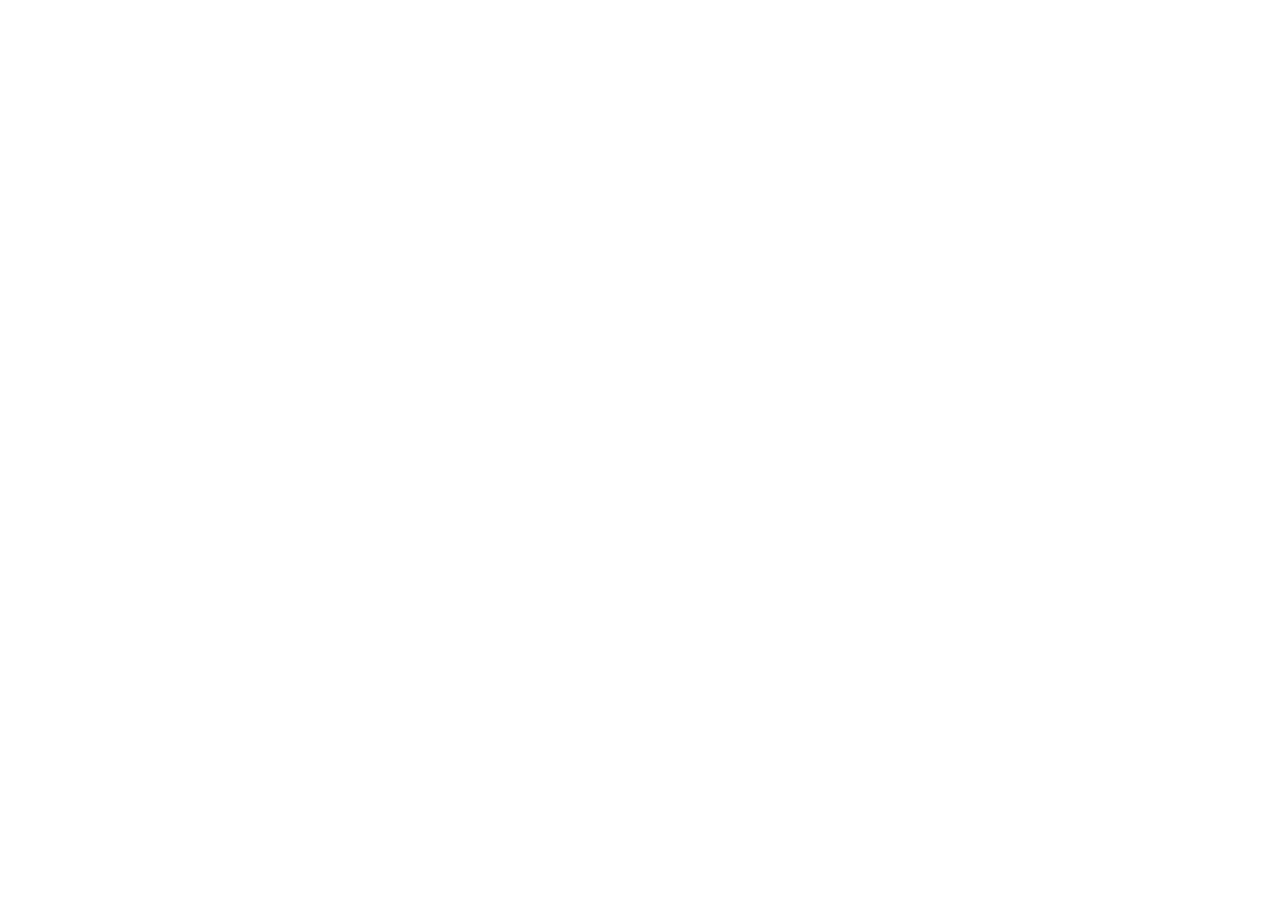
==== commit 3dcfca7d: "update code." ====
--- a/html/index.html
+++ b/html/index.html
@@ -9,9 +9,10 @@
 <meta name="viewport" content="width=device-width, initial-scale=1, user-scalable=no" />
 <meta http-equiv="X-UA-Compatible" content="IE=9; IE=8; IE=7; IE=EDGE" />
 <link rel="stylesheet" type="text/css" href="../css/style.css">
+<link rel="stylesheet" href="https://cdnjs.cloudflare.com/ajax/libs/font-awesome/4.7.0/css/font-awesome.min.css">
 <link rel="preconnect" href="https://fonts.googleapis.com">
 <link rel="preconnect" href="https://fonts.gstatic.com" crossorigin>
-<link href="https://fonts.googleapis.com/css2?family=Roboto:wght@300;400;700&display=swap" rel="stylesheet">
+<link href="https://fonts.googleapis.com/css2?family=Alfa+Slab+One&family=PT+Sans:wght@400;700&display=swap" rel="stylesheet">
 </head>
 <body class="">
 	<header>
@@ -19,7 +20,7 @@
 	</header>
 	<!--end header-->
 	<main>
-		
+
 	</main>
 	<!--end main-->
 	<footer>
--- a/css/style.css
+++ b/css/style.css
@@ -7,26 +7,19 @@
 .fontSanFranciscoBold {
   font-family: 'SanFranciscoText-Bold', Geneva, sans-serif;
 }
-@font-face {
-  font-family: 'SanFranciscoText-Bold';
-  src: url('fonts/SanFranciscoText-Bold.eot');
-  src: url('fonts/SanFranciscoText-Bold.eot?#iefix') format('embedded-opentype'), url('fonts/SanFranciscoText-Bold.svg#SanFranciscoText-Bold') format('svg'), url('fonts/SanFranciscoText-Bold.ttf') format('truetype'), url('fonts/SanFranciscoText-Bold.woff') format('woff'), url('fonts/SanFranciscoText-Bold.woff2') format('woff2');
+[class^="fa-"],
+[class*=" fa-"] {
+  /* use !important to prevent issues with browser extensions that change fonts */
+  font-family: 'FontAwesome' !important;
+  speak: none;
+  font-style: normal;
   font-weight: normal;
-  font-style: normal;
-}
-@font-face {
-  font-family: 'SanFranciscoText-Semibold';
-  src: url('fonts/SanFranciscoText-Semibold.eot');
-  src: url('fonts/SanFranciscoText-Semibold.eot?#iefix') format('embedded-opentype'), url('fonts/SanFranciscoText-Semibold.svg#SanFranciscoText-Semibold') format('svg'), url('fonts/SanFranciscoText-Semibold.ttf') format('truetype'), url('fonts/SanFranciscoText-Semibold.woff') format('woff'), url('fonts/SanFranciscoText-Semibold.woff2') format('woff2');
-  font-weight: normal;
-  font-style: normal;
-}
-@font-face {
-  font-family: 'SanFranciscoText-Regular';
-  src: url('fonts/SanFranciscoText-Regular.eot');
-  src: url('fonts/SanFranciscoText-Regular.eot?#iefix') format('embedded-opentype'), url('fonts/SanFranciscoText-Regular.svg#SanFranciscoText-Regular') format('svg'), url('fonts/SanFranciscoText-Regular.ttf') format('truetype'), url('fonts/SanFranciscoText-Regular.woff') format('woff'), url('fonts/SanFranciscoText-Regular.woff2') format('woff2');
-  font-weight: normal;
-  font-style: normal;
+  font-variant: normal;
+  text-transform: none;
+  line-height: 1;
+  /* Better Font Rendering =========== */
+  -webkit-font-smoothing: antialiased;
+  -moz-osx-font-smoothing: grayscale;
 }
 /** RESET AND LAYOUT
 ===================================*/
@@ -192,7 +185,7 @@
   -webkit-box-sizing: border-box;
   border: 0;
   background: transparent;
-  font-family: 'SanFranciscoText-Regular', Geneva, sans-serif;
+  font-family: var(--font-PTSans);
 }
 *:focus {
   outline: none;
@@ -213,7 +206,7 @@
   box-sizing: border-box;
   -moz-box-sizing: border-box;
   -webkit-box-sizing: border-box;
-  font-family: 'SanFranciscoText-Regular', Geneva, sans-serif;
+  font-family: var(--font-PTSans);
   border-radius: 0;
   -moz-border-radius: 0;
   -webkit-border-radius: 0;
@@ -234,7 +227,7 @@
   -moz-border-radius: 0;
   -webkit-border-radius: 0;
   -webkit-appearance: none;
-  font-family: 'SanFranciscoText-Regular', Geneva, sans-serif;
+  font-family: var(--font-PTSans);
 }
 input::-moz-focus-inner,
 button::-moz-focus-inner {
@@ -273,7 +266,7 @@
   height: 100%;
   overflow-x: hidden;
   -webkit-text-size-adjust: 100%;
-  font-family: 'SanFranciscoText-Regular', Geneva, sans-serif;
+  font-family: var(--font-PTSans);
 }
 b em,
 b i,
@@ -283,7 +276,7 @@
 i b,
 em strong,
 i strong {
-  font-family: 'SanFranciscoText-Regular', Geneva, sans-serif;
+  font-family: var(--font-PTSans);
 }
 ul,
 li {
@@ -296,7 +289,7 @@
 h1,
 h2,
 h3 {
-  font-family: 'SanFranciscoText-Semibold', Geneva, sans-serif;
+  font-family: var(--font-AlfaSlabOne);
 }
 img {
   max-width: 100%;
@@ -306,22 +299,22 @@
 }
 /* all */
 ::-webkit-input-placeholder {
-  color: #231F20;
-  font-family: 'SanFranciscoText-Regular', Geneva, sans-serif;
+  color: #000;
+  font-family: var(--font-PTSans);
 }
 ::-moz-placeholder {
-  color: #231F20;
-  font-family: 'SanFranciscoText-Regular', Geneva, sans-serif;
+  color: #000;
+  font-family: var(--font-PTSans);
 }
 /* firefox 19+ */
 :-ms-input-placeholder {
-  color: #231F20;
-  font-family: 'SanFranciscoText-Regular', Geneva, sans-serif;
+  color: #000;
+  font-family: var(--font-PTSans);
 }
 /* ie */
 input:-moz-placeholder {
-  color: #231F20;
-  font-family: 'SanFranciscoText-Regular', Geneva, sans-serif;
+  color: #000;
+  font-family: var(--font-PTSans);
 }
 /* clearfix */
 .clr:before,
@@ -492,2654 +485,10 @@
     transform: translateX(0px);
   }
 }
-body {
-  padding-top: 147px;
-  font-weight: 400;
-  font-size: 18px;
-  color: #000;
-  font-family: 'SanFranciscoText-Regular', Geneva, sans-serif;
-}
-@media (max-width: 991px) {
-  body {
-    padding-top: 124px;
-  }
-}
-@media (max-width: 767px) {
-  body {
-    padding-top: 98px;
-  }
-}
-@media (min-width: 992px) {
-  body.about-page {
-    padding-top: 0px;
-  }
-}
-h1,
-h2,
-h3,
-h4,
-h5 {
-  font-weight: normal;
-}
-img.desktop {
-  display: block;
-}
-@media (max-width: 991px) {
-  img.desktop {
-    display: none;
-  }
-}
-img.tablet {
-  display: none;
-}
-@media (min-width: 768px) and (max-width: 991px) {
-  img.tablet {
-    display: block;
-  }
-}
-img.mobile {
-  display: none;
-}
-@media (max-width: 767px) {
-  img.mobile {
-    display: block;
-  }
-}
-img.desktop-tablet {
-  display: block;
-}
-@media (max-width: 767px) {
-  img.desktop-tablet {
-    display: none;
-  }
-}
-img.desktop-mobile {
-  display: block;
-}
-@media (min-width: 768px) and (max-width: 991px) {
-  img.desktop-mobile {
-    display: none;
-  }
-}
-img.tablet-mobile {
-  display: none;
-}
-@media (max-width: 991px) {
-  img.tablet-mobile {
-    display: block;
-  }
-}
-.container {
-  max-width: 940px;
-  margin: 0px auto;
-}
-.title64 {
-  font-size: 64px;
-  line-height: 1.203125em;
-  color: #000;
-  font-family: 'SanFranciscoText-Semibold', Geneva, sans-serif;
-  text-align: center;
-}
-@media (max-width: 767px) {
-  .title64 {
-    font-size: 32px;
-    line-height: 1.19444444em;
-  }
-}
-.title48 {
-  font-size: 48px;
-  line-height: 1.1875em;
-  color: #000;
-  font-family: 'SanFranciscoText-Semibold', Geneva, sans-serif;
-  text-align: center;
-}
-.title36 {
-  font-size: 36px;
-  line-height: 1.19444444em;
-  color: #231F20;
-  font-family: 'SanFranciscoText-Semibold', Geneva, sans-serif;
-  text-align: center;
-}
-@media (max-width: 767px) {
-  .title36 {
-    font-size: 24px;
-    line-height: 1.20833333em;
-  }
-}
-.btn-primary,
-button.btn-primary {
-  display: inline-block;
-  border: 0px;
-  padding: 10px 15px;
-  min-width: 120px;
-  text-align: center;
-  font-size: 18px;
-  border-radius: 40px;
-  line-height: 1.22222222em;
-}
-.btn-primary--orange,
-button.btn-primary--orange {
-  color: #fff;
-  background-color: #EAB877;
-}
-.btn-primary--green,
-button.btn-primary--green {
-  color: #EAB877;
-  background-color: #164A31;
-}
-.btn-primary--brown,
-button.btn-primary--brown {
-  color: #fff;
-  background-color: #231F20;
-}
-.btn-expand {
-  text-align: center;
-}
-.about-page .btn-expand {
-  position: absolute;
-  left: 0;
-  right: 0;
-  bottom: 70px;
-  z-index: 3;
-}
-@media (max-width: 991px) {
-  .about-page .btn-expand {
-    display: none;
-  }
-}
-.btn-expand--wrap {
-  display: -webkit-flex;
-  display: -ms-flexbox;
-  display: -ms-flex;
-  display: flex;
-  -webkit-box-orient: vertical;
-  -webkit-box-direction: normal;
-  -ms-flex-direction: column;
-  flex-direction: column;
-  -webkit-justify-content: center;
-  -ms-justify-content: center;
-  justify-content: center;
-  -webkit-align-items: center;
-  -ms-align-items: center;
-  align-items: center;
-}
-.btn-expand--text {
-  margin-bottom: 5px;
-  display: inline-block;
-  font-size: 18px;
-  font-weight: bold;
-  line-height: 1.22222222em;
-  color: #fff;
-}
-.btn-expand--img {
-  display: inline-block;
-  max-width: 32px;
-}
-.section-banner {
-  position: relative;
-}
-.about-page .section-banner .banner-content {
-  -webkit-align-items: center;
-  -ms-align-items: center;
-  align-items: center;
-  max-width: 630px;
-}
-.section-banner .banner-content {
-  padding: 0px 15px;
-  position: absolute;
-  top: 0;
-  left: 0;
-  right: 0;
-  bottom: 0;
-  z-index: 3;
-  display: -webkit-flex;
-  display: -ms-flexbox;
-  display: -ms-flex;
-  display: flex;
-  -webkit-justify-content: center;
-  -ms-justify-content: center;
-  justify-content: center;
-  -webkit-box-orient: vertical;
-  -webkit-box-direction: normal;
-  -ms-flex-direction: column;
-  flex-direction: column;
-  -webkit-align-items: flex-end;
-  -ms-align-items: flex-end;
-  align-items: flex-end;
-  text-align: center;
-  max-width: 1024px;
-  margin: 0px auto;
-}
-.section-banner .banner-content--title {
-  font-size: 64px;
-  line-height: 1.203125em;
-  color: #000;
-  font-family: 'SanFranciscoText-Semibold', Geneva, sans-serif;
-  text-align: center;
-  color: #fff;
-}
-@media (max-width: 767px) {
-  .section-banner .banner-content--title {
-    font-size: 32px;
-    line-height: 1.19444444em;
-  }
-}
-.about-page .section-banner .banner-content--title {
-  margin-bottom: 35px;
-}
-.section-banner .banner-content p {
-  font-size: 18px;
-  line-height: 1.22222222em;
-  letter-spacing: 2px;
-  color: #fff;
-}
-.section-banner .banner-union--img {
-  position: absolute;
-  left: 0;
-  right: 0;
-  bottom: 0;
-}
-.line-spacing {
-  display: block;
-  margin: 50px auto;
-  width: 2px;
-  height: 100px;
-  background-color: #828282;
-}
-header {
-  position: fixed;
-  top: 0;
-  left: 0;
-  right: 0;
-  z-index: 99;
-  padding: 22px 15px;
-  background-color: #164A31;
-  -webkit-transition: all 0.5s;
-  -moz-transition: all 0.5s;
-  -ms-transition: all 0.5s;
-  -o-transition: all 0.5s;
-  transition: all 0.5s;
-}
-.about-page header {
-  position: fixed;
-  top: 0;
-  left: 0;
-  right: 0;
-  z-index: 99;
-  background-color: transparent;
-}
-.about-page header.sticky {
-  background-color: #231F20;
-}
-header.sticky {
-  padding-top: 30px;
-  padding-bottom: 30px;
-  background-color: #164A31;
-}
-header.sticky .header-logo .header-logo--img {
-  display: none;
-  animation: hide 0.3s forwards;
-  -webkit-animation: hide 0.3s forwards;
-  -moz-animation: hide 0.3s forwards;
-  -ms-animation: hide 0.3s forwards;
-}
-header.sticky .header-logo .header-logo--img-sticky {
-  display: block;
-  animation: show 0.3s forwards;
-  -webkit-animation: show 0.3s forwards;
-  -moz-animation: show 0.3s forwards;
-  -ms-animation: show 0.3s forwards;
-}
-.header-wrap {
-  display: -webkit-flex;
-  display: -ms-flexbox;
-  display: -ms-flex;
-  display: flex;
-  -webkit-justify-content: space-between;
-  -ms-justify-content: space-between;
-  justify-content: space-between;
-  -webkit-align-items: center;
-  -ms-align-items: center;
-  align-items: center;
-  max-width: 1140px;
-  margin: 0px auto;
-}
-.header-menu-icon {
-  display: none;
-}
-.header-logo img {
-  display: block;
-}
-.header-logo .header-logo--img {
-  max-width: 90px;
-}
-.header-logo .header-logo--img-sticky {
-  display: none;
-  max-width: 124px;
-}
-.header-nav {
-  margin-left: -400px;
-}
-.header-nav .menu--btn__close {
-  display: none;
-}
-.header-nav ul li {
-  display: inline-block;
-  margin-right: 80px;
-}
-.header-nav ul li:last-of-type {
-  margin-right: 0px;
-}
-.header-nav ul li a {
-  font-size: 18px;
-  line-height: 1.22222222em;
-  color: #EAB877;
-  font-family: 'SanFranciscoText-Regular', Geneva, sans-serif;
-  text-transform: uppercase;
-  -webkit-transition: all 0.3s;
-  -moz-transition: all 0.3s;
-  -ms-transition: all 0.3s;
-  -o-transition: all 0.3s;
-  transition: all 0.3s;
-}
-.header-nav ul li a:hover {
-  color: #ff9000;
-}
-.header-search .search-btn--open img {
-  max-width: 30px;
-  display: block;
-}
-.header-search .search-box {
-  display: none;
-}
-.footer-contact {
-  padding: 50px 0px 100px;
-}
-.about-page .footer-contact {
-  padding-top: 0px;
-}
-.footer-contact .contact-title {
-  margin-bottom: 50px;
-  font-size: 36px;
-  line-height: 1.19444444em;
-  color: #231F20;
-  font-family: 'SanFranciscoText-Semibold', Geneva, sans-serif;
-  text-align: center;
-}
-@media (max-width: 767px) {
-  .footer-contact .contact-title {
-    font-size: 24px;
-    line-height: 1.20833333em;
-  }
-}
-.footer-contact .contact-form .form-group {
-  margin-bottom: 25px;
-}
-.footer-contact .contact-form label[for] {
-  display: block;
-  margin: 0px;
-  font-size: 14px;
-  line-height: 1.14285714em;
-  color: #000;
-  font-style: italic;
-}
-.footer-contact .contact-form input {
-  width: 100%;
-  padding: 3px 15px;
-  border: 0px;
-  border-bottom: 1px solid #000;
-  font-size: 18px;
-  line-height: 1.22222222em;
-  color: #000;
-}
-.footer-contact .grid-column {
-  display: -webkit-flex;
-  display: -ms-flexbox;
-  display: -ms-flex;
-  display: flex;
-  -webkit-align-items: center;
-  -ms-align-items: center;
-  align-items: center;
-}
-.footer-contact .grid-column--first {
-  margin-right: 50px;
-  min-width: 430px;
-}
-.footer-contact .grid-column--second img {
-  width: 100%;
-}
-.footer-info {
-  padding: 45px 0px 50px;
-  background-color: #164A31;
-}
-.footer-info .info-wrap {
-  max-width: 1160px;
-  margin: 0px auto;
-}
-.footer-info .info-title {
-  margin-bottom: 15px;
-  font-size: 24px;
-  line-height: 1.16666667em;
-  font-family: 'SanFranciscoText-Semibold', Geneva, sans-serif;
-  color: #EAB877;
-}
-.footer-info .info-company img {
-  max-width: 115px;
-  display: block;
-}
-.footer-info .info-company ul {
-  margin-top: 40px;
-}
-.footer-info .info-company ul li {
-  margin-bottom: 15px;
-}
-.footer-info .info-company ul li a {
-  margin-left: 5px;
-  color: #fff;
-  font-family: Roboto;
-  font-weight: 700;
-  font-size: 14px;
-  line-height: 1.21428571em;
-  display: inline-block;
-}
-.footer-info .info-company ul li img {
-  display: inline-block;
-  vertical-align: middle;
-  max-width: 24px;
-}
-.footer-info .info-company ul li:nth-of-type(1) a {
-  vertical-align: bottom;
-}
-.footer-info .info-company ul li:nth-of-type(2) img {
-  margin-left: 4px;
-  max-width: 20px;
-}
-.footer-info .info-content p {
-  font-family: 'SanFranciscoText-Regular', Geneva, sans-serif;
-  margin-bottom: 20px;
-  font-size: 14px;
-  color: #fff;
-  line-height: 1.21428571em;
-}
-.footer-info .info-product--item {
-  margin-bottom: 5px;
-}
-.footer-info .info-product--item .item-wrap {
-  position: relative;
-  display: -webkit-flex;
-  display: -ms-flexbox;
-  display: -ms-flex;
-  display: flex;
-  -webkit-align-items: center;
-  -ms-align-items: center;
-  align-items: center;
-}
-.footer-info .info-product--item .item-thumb {
-  width: 50px;
-}
-.footer-info .info-product--item .item-thumb a {
-  display: block;
-}
-.footer-info .info-product--item .item-content {
-  margin-left: 13px;
-}
-.footer-info .info-product--item .item-content h3 {
-  margin-bottom: 3px;
-  font-size: 18px;
-  line-height: 1.22222222em;
-  font-family: 'SanFranciscoText-Semibold', Geneva, sans-serif;
-  color: #fff;
-}
-.footer-info .info-product--item .item-content p {
-  font-size: 14px;
-  line-height: 1.21428571em;
-  color: #fff;
-}
-.footer-info .info-social .social-list ul li {
-  margin-right: 6px;
-  display: inline-block;
-  vertical-align: middle;
-}
-.footer-info .info-social .social-list ul li img {
-  max-width: 30px;
-}
-.footer-info .info-social .social-list ul li:nth-of-type(2) img {
-  max-width: 24px;
-}
-.footer-info .info-social .social-facebook--embed {
-  margin-bottom: 15px;
-}
-.footer-info .info-social .info-certificate {
-  margin-bottom: 5px;
-  display: -webkit-flex;
-  display: -ms-flexbox;
-  display: -ms-flex;
-  display: flex;
-  -webkit-justify-content: space-between;
-  -ms-justify-content: space-between;
-  justify-content: space-between;
-}
-.footer-info .info-social .info-certificate img {
-  width: calc(50% - 10px);
-}
-.footer-info .grid-column {
-  display: -webkit-flex;
-  display: -ms-flexbox;
-  display: -ms-flex;
-  display: flex;
-  -webkit-justify-content: space-between;
-  -ms-justify-content: space-between;
-  justify-content: space-between;
-}
-.footer-info .grid-column--first {
-  max-width: 180px;
-}
-.footer-info .grid-column--second {
-  max-width: 190px;
-}
-.footer-info .grid-column--third {
-  max-width: 270px;
-}
-.footer-info .grid-column--fourth {
-  max-width: 340px;
-}
-.footer-copyright {
-  padding: 20px 0px;
-  background-color: #231F20;
-}
-.footer-copyright p {
-  text-align: center;
-  color: #EAB877;
-  font-size: 18px;
-  line-height: 1.16666667em;
-  font-family: Roboto;
-  font-weight: 300;
-}
-.footer-copyright p strong {
-  font-weight: 500;
-}
-@media (max-width: 991px) {
-  .container {
-    padding: 0px 24px;
-  }
-  .section-banner .banner-content {
-    max-width: 690px;
-  }
-  .section-banner .banner-content p {
-    letter-spacing: 0px;
-  }
-  .about-page .section-banner .banner-content--title {
-    margin-bottom: 10px;
-  }
-  .section-banner .banner-union--img {
-    bottom: -12px;
-  }
-  .about-page header {
-    background-color: #231F20;
-  }
-  .about-page header.sticky {
-    position: fixed;
-  }
-  .header-wrap {
-    padding: 0px 30px;
-  }
-  .header-logo .header-logo--img {
-    max-width: 70px;
-  }
-  .header-nav {
-    margin-left: 0px;
-  }
-  .footer-contact {
-    padding-bottom: 50px;
-  }
-  .footer-contact .contact-form-wrap {
-    max-width: 280px;
-    margin-left: auto;
-    margin-right: 55px;
-  }
-  .footer-contact .grid-column--first {
-    margin-right: 0;
-    min-width: 0px;
-    width: 50%;
-  }
-  .footer-contact .grid-column--second {
-    width: 50%;
-  }
-  .footer-info .info-wrap {
-    padding: 0px 25px;
-  }
-  .footer-info .info-product--item {
-    margin-bottom: 15px;
-  }
-  .footer-info .info-social .social-facebook--embed {
-    float: left;
-    width: calc(72% - 20px);
-    padding-right: 20px;
-    margin-bottom: 0px;
-  }
-  .footer-info .info-social .info-certificate {
-    float: left;
-    width: 27%;
-    display: block;
-    margin-bottom: 0px;
-  }
-  .footer-info .info-social .info-certificate img {
-    display: block;
-    width: 100%;
-    margin-bottom: 10px;
-  }
-  .footer-info .info-social .social-list {
-    float: left;
-    width: 27%;
-  }
-  .footer-info .grid-column {
-    -webkit-flex-wrap: wrap;
-    -ms-flex-wrap: wrap;
-    flex-wrap: wrap;
-  }
-  .footer-info .grid-column--first {
-    max-width: 180px;
-  }
-  .footer-info .grid-column--second {
-    max-width: 190px;
-  }
-  .footer-info .grid-column--third {
-    max-width: 270px;
-  }
-  .footer-info .grid-column--fourth {
-    width: 60%;
-    max-width: 100%;
-  }
-}
-@media (max-width: 767px) {
-  .line-spacing {
-    height: 50px;
-    margin: 30px auto;
-  }
-  .section-banner .banner-content {
-    padding-left: 23px;
-    padding-right: 23px;
-  }
-  .section-banner .banner-content p {
-    font-size: 18px;
-  }
-  .section-banner .banner-union--img {
-    bottom: -5px;
-  }
-  header {
-    padding: 15px;
-  }
-  header .navigation {
-    display: none;
-    position: fixed;
-    top: 0;
-    left: 0;
-    right: 0;
-    bottom: 0;
-    z-index: 999;
-    background-color: #164A31;
-  }
-  header .navigation .nav-wrap {
-    padding: 25px;
-  }
-  header .navigation .menu--btn__close {
-    padding: 10px;
-    display: inline-block;
-  }
-  header .navigation .menu--btn__close img {
-    max-width: 25px;
-  }
-  header .navigation ul {
-    margin-top: 20px;
-    max-width: 280px;
-  }
-  header .navigation ul li {
-    display: block;
-    margin-right: 0px;
-    border-bottom: 1px solid #EAB877;
-  }
-  header .navigation ul li a {
-    display: inline-block;
-    padding: 20px 0px;
-  }
-  .open-menu header .navigation {
-    animation: swipeX 0.5s forwards;
-    -webkit-animation: swipeX 0.5s forwards;
-    -moz-animation: swipeX 0.5s forwards;
-    -ms-animation: swipeX 0.5s forwards;
-    display: block;
-  }
-  header.sticky {
-    padding-top: 15px;
-    padding-bottom: 15px;
-  }
-  .header-wrap {
-    padding: 0px;
-  }
-  .header-menu-icon {
-    display: block;
-  }
-  .header-menu-icon a {
-    display: block;
-  }
-  .header-menu-icon img {
-    max-width: 35px;
-  }
-  .header-logo .header-logo--img {
-    max-width: 60px;
-  }
-  .footer-contact .contact-form-wrap {
-    max-width: 100%;
-    margin-left: 0;
-    margin-right: 0;
-  }
-  .footer-contact .grid-column {
-    -webkit-box-orient: vertical;
-    -webkit-box-direction: normal;
-    -ms-flex-direction: column;
-    flex-direction: column;
-  }
-  .footer-contact .grid-column--first {
-    width: 100%;
-    -webkit-box-ordinal-group: 2;
-    -ms-flex-order: 2;
-    order: 2;
-  }
-  .footer-contact .grid-column--second {
-    margin-bottom: 30px;
-    width: 100%;
-  }
-  .footer-contact .form-button {
-    text-align: center;
-  }
-  .footer-info {
-    padding: 30px 0px;
-  }
-  .footer-info .info-company {
-    margin-bottom: 30px;
-  }
-  .footer-info .info-company .column-wrap {
-    display: -webkit-flex;
-    display: -ms-flexbox;
-    display: -ms-flex;
-    display: flex;
-    -webkit-align-items: center;
-    -ms-align-items: center;
-    align-items: center;
-    -webkit-justify-content: flex-end;
-    -ms-justify-content: flex-end;
-    justify-content: flex-end;
-  }
-  .footer-info .info-company .column-wrap img {
-    width: 80px;
-  }
-  .footer-info .info-company .column-wrap ul {
-    margin-top: 0px;
-    margin-left: 45px;
-  }
-  .footer-info .info-content {
-    margin-bottom: 30px;
-  }
-  .footer-info .info-content .btn-primary {
-    min-width: 70px;
-    font-size: 14px;
-  }
-  .footer-info .info-product {
-    margin-bottom: 15px;
-  }
-  .footer-info .info-product--list {
-    display: -webkit-flex;
-    display: -ms-flexbox;
-    display: -ms-flex;
-    display: flex;
-    -webkit-justify-content: space-between;
-    -ms-justify-content: space-between;
-    justify-content: space-between;
-  }
-  .footer-info .info-product--item {
-    width: calc(100%/4 - 16px);
-    margin-bottom: 15px;
-  }
-  .footer-info .info-product--item .item-thumb {
-    width: 75px;
-  }
-  .footer-info .info-product--item .item-content {
-    display: none;
-  }
-  .footer-info .info-social .social-facebook--embed {
-    margin-bottom: 15px;
-    float: none;
-    width: 100%;
-  }
-  .footer-info .info-social .info-certificate {
-    display: -webkit-flex;
-    display: -ms-flexbox;
-    display: -ms-flex;
-    display: flex;
-    -webkit-justify-content: space-between;
-    -ms-justify-content: space-between;
-    justify-content: space-between;
-    float: none;
-    width: 100%;
-    margin-bottom: 15px;
-  }
-  .footer-info .info-social .info-certificate img {
-    margin-bottom: 0px;
-    width: calc(50% - 5px);
-  }
-  .footer-info .info-social .social-list {
-    float: none;
-    width: 100%;
-  }
-  .footer-info .grid-column {
-    -webkit-flex-wrap: wrap;
-    -ms-flex-wrap: wrap;
-    flex-wrap: wrap;
-  }
-  .footer-info .grid-column--first,
-  .footer-info .grid-column--second,
-  .footer-info .grid-column--third,
-  .footer-info .grid-column--fourth {
-    max-width: 100%;
-    width: 100%;
-  }
-}
-@media (max-width: 767px) and (max-width: 350px) {
-  .footer-info .info-company .column-wrap {
-    -webkit-justify-content: center;
-    -ms-justify-content: center;
-    justify-content: center;
-  }
-  .footer-info .info-company .column-wrap ul {
-    margin-left: 10px;
-  }
-}
-.index-slider .slider-wrap {
-  position: relative;
-}
-.index-slider .slider-content {
-  position: absolute;
-  top: 0;
-  left: 0;
-  right: 0;
-  max-width: 940px;
-  margin: 220px auto 0px;
-  text-align: center;
-}
-.index-slider .slider-content h2 {
-  margin-bottom: 25px;
-  font-size: 64px;
-  line-height: 1.203125em;
-  color: #000;
-  font-family: 'SanFranciscoText-Semibold', Geneva, sans-serif;
-  text-align: center;
-  color: #fff;
-}
-@media (max-width: 767px) {
-  .index-slider .slider-content h2 {
-    font-size: 32px;
-    line-height: 1.19444444em;
-  }
-}
-.index-slider .slider-content p {
-  color: #fff;
-  margin-bottom: 20px;
-  font-size: 24px;
-  line-height: 1.20833333em;
-  font-family: 'SanFranciscoText-Regular', Geneva, sans-serif;
-}
-.index-slider .slider-content .btn-primary {
-  min-width: 130px;
-}
-.index-slider .bx-pager {
-  position: absolute;
-  left: 0;
-  right: 0;
-  bottom: 30px;
-  text-align: center;
-}
-.index-slider .bx-pager .bx-pager-item {
-  display: inline-block;
-  margin: 0px 5px;
-}
-.index-slider .bx-pager .bx-pager-item a {
-  position: relative;
-  display: inline-block;
-  width: 19px;
-  height: 19px;
-  border-radius: 100%;
-  text-indent: -99999px;
-  border: 2px solid #fff;
-  box-shadow: 2px 2px 2px rgba(0, 0, 0, 0.25);
-}
-.index-slider .bx-pager .bx-pager-item a::after {
-  position: absolute;
-  left: 4px;
-  right: 4px;
-  top: 4px;
-  bottom: 4px;
-  content: "";
-  -webkit-transition: all 0.3s;
-  -moz-transition: all 0.3s;
-  -ms-transition: all 0.3s;
-  -o-transition: all 0.3s;
-  transition: all 0.3s;
-  border-radius: 100%;
-}
-.index-slider .bx-pager .bx-pager-item a.active::after {
-  background-color: #fff;
-}
-.introduce {
-  padding: 100px 0px 50px;
-}
-.introduce-wrap {
-  display: -webkit-flex;
-  display: -ms-flexbox;
-  display: -ms-flex;
-  display: flex;
-  -webkit-justify-content: flex-end;
-  -ms-justify-content: flex-end;
-  justify-content: flex-end;
-}
-.introduce-content h3 {
-  margin-bottom: 5px;
-  font-size: 48px;
-  line-height: 1.1875em;
-  font-family: 'SanFranciscoText-Semibold', Geneva, sans-serif;
-  text-align: center;
-  color: #000;
-  text-align: left;
-}
-.introduce-content p {
-  margin-bottom: 10px;
-  color: #231F20;
-  font-size: 18px;
-  line-height: 1.22222222em;
-}
-.introduce .grid-column--right {
-  max-width: 430px;
-  margin-left: 50px;
-}
-.introduce .grid-column--left {
-  max-width: 322px;
-}
-.introduce-slider {
-  position: relative;
-}
-.introduce .bx-pager {
-  position: absolute;
-  right: 10px;
-  top: 50%;
-  -webkit-transform: translateY(-50%);
-  -moz-transform: translateY(-50%);
-  -ms-transform: translateY(-50%);
-  -o-transform: translateY(-50%);
-  transform: translateY(-50%);
-}
-.introduce .bx-pager .bx-pager-item {
-  display: block;
-  margin-bottom: 0;
-}
-.introduce .bx-pager .bx-pager-item a {
-  position: relative;
-  display: inline-block;
-  width: 14px;
-  height: 14px;
-  border-radius: 100%;
-  text-indent: -99999px;
-  border: 2px solid #000;
-}
-.introduce .bx-pager .bx-pager-item a::after {
-  position: absolute;
-  left: 3px;
-  right: 3px;
-  top: 3px;
-  bottom: 3px;
-  content: "";
-  -webkit-transition: all 0.3s;
-  -moz-transition: all 0.3s;
-  -ms-transition: all 0.3s;
-  -o-transition: all 0.3s;
-  transition: all 0.3s;
-  border-radius: 100%;
-}
-.introduce .bx-pager .bx-pager-item a.active::after {
-  background-color: #000;
-}
-.reason {
-  padding: 50px 0px;
-}
-.reason-title--box {
-  max-width: 810px;
-  margin: 0px auto;
-}
-.reason-title--box h3 {
-  margin-bottom: 45px;
-  font-size: 36px;
-  line-height: 1.19444444em;
-  color: #231F20;
-  font-family: 'SanFranciscoText-Semibold', Geneva, sans-serif;
-  color: #000;
-  text-align: center;
-}
-@media (max-width: 767px) {
-  .reason-title--box h3 {
-    font-size: 24px;
-    line-height: 1.20833333em;
-  }
-}
-.reason-title--box p {
-  margin-bottom: 50px;
-  font-size: 18px;
-  line-height: 1.16666667em;
-  color: #000;
-}
-.reason .target {
-  padding: 0px 15px;
-}
-.reason .target-list {
-  display: -webkit-flex;
-  display: -ms-flexbox;
-  display: -ms-flex;
-  display: flex;
-  -webkit-justify-content: space-between;
-  -ms-justify-content: space-between;
-  justify-content: space-between;
-  -webkit-flex-wrap: wrap;
-  -ms-flex-wrap: wrap;
-  flex-wrap: wrap;
-}
-.reason .target-item {
-  margin-bottom: 50px;
-  width: calc(33.33% - 50px);
-  box-shadow: 0px 0px 10px rgba(0, 0, 0, 0.25);
-  background-color: #fff;
-  text-align: center;
-}
-.reason .target-item p {
-  margin-bottom: 0px;
-  font-size: 18px;
-  line-height: 1.22222222em;
-  color: #000;
-  font-family: 'SanFranciscoText-Semibold', Geneva, sans-serif;
-}
-.reason .target-item--wrap {
-  padding: 20px 15px 15px;
-}
-.reason .target-item--thumb {
-  margin-bottom: 20px;
-}
-.reason .target-item--thumb img {
-  display: inline-block;
-  max-height: 70px;
-}
-.location {
-  padding: 50px 0px;
-}
-.location-wrap {
-  max-width: 1280px;
-  margin: 0px auto;
-  padding: 0px 24px;
-}
-.location-tab {
-  margin-bottom: 50px;
-  text-align: center;
-}
-.location-tab a {
-  position: relative;
-  display: inline-block;
-  margin: 0px 5px;
-  color: #164A31;
-  font-size: 18px;
-  line-height: 1.22222222em;
-}
-.location-tab a::after {
-  opacity: 0;
-  content: "";
-  position: absolute;
-  left: 0;
-  right: 0;
-  bottom: -5px;
-  width: 35px;
-  height: 2px;
-  margin: 0 auto;
-  background-color: #164A31;
-  -webkit-transition: all 0.3s;
-  -moz-transition: all 0.3s;
-  -ms-transition: all 0.3s;
-  -o-transition: all 0.3s;
-  transition: all 0.3s;
-}
-.location-tab a.active::after {
-  opacity: 1;
-}
-.location .tab-container {
-  display: none;
-}
-.location .tab-container.tab-active {
-  animation: swipeX 0.3s forwards;
-  -webkit-animation: swipeX 0.3s forwards;
-  -moz-animation: swipeX 0.3s forwards;
-  -ms-animation: swipeX 0.3s forwards;
-  display: block;
-}
-.location-slider--hotel,
-.location-slider--spa {
-  position: relative;
-}
-.location-slider--hotel .slider-list,
-.location-slider--spa .slider-list {
-  display: -webkit-flex;
-  display: -ms-flexbox;
-  display: -ms-flex;
-  display: flex;
-  -webkit-flex-wrap: wrap;
-  -ms-flex-wrap: wrap;
-  flex-wrap: wrap;
-}
-.location-slider--hotel .slider-item,
-.location-slider--spa .slider-item {
-  width: 50%;
-}
-.location-slider--hotel .slider-item .wrap,
-.location-slider--spa .slider-item .wrap {
-  position: relative;
-}
-.location-slider--hotel .slider-item--thumb a,
-.location-slider--spa .slider-item--thumb a {
-  display: block;
-}
-.location-slider--hotel .slider-item--content,
-.location-slider--spa .slider-item--content {
-  position: absolute;
-  bottom: 0;
-  left: 0;
-  right: 0;
-  margin: 0px auto 20px;
-  text-align: center;
-}
-.location-slider--hotel .slider-item--content h3,
-.location-slider--spa .slider-item--content h3 {
-  margin-bottom: 5px;
-  font-size: 36px;
-  line-height: 1.19444444em;
-  color: #231F20;
-  font-family: 'SanFranciscoText-Semibold', Geneva, sans-serif;
-  text-align: center;
-  color: #fff;
-}
-@media (max-width: 767px) {
-  .location-slider--hotel .slider-item--content h3,
-  .location-slider--spa .slider-item--content h3 {
-    font-size: 24px;
-    line-height: 1.20833333em;
-  }
-}
-.location-slider--hotel .slider-item--content p,
-.location-slider--spa .slider-item--content p {
-  color: #fff;
-  font-size: 18px;
-  line-height: 1.16666667em;
-  font-family: 'SanFranciscoText-Regular', Geneva, sans-serif;
-}
-.location .bx-controls .bx-prev {
-  position: absolute;
-  z-index: 3;
-  top: 50%;
-  margin-top: -25px;
-  left: -35px;
-}
-.location .bx-controls .bx-next {
-  position: absolute;
-  z-index: 3;
-  top: 50%;
-  margin-top: -25px;
-  right: -35px;
-}
-.location .bx-controls a {
-  cursor: pointer;
-  padding: 0px 5px;
-  display: inline-block;
-}
-.location .bx-controls a img {
-  max-width: 15px;
-}
-.partner {
-  padding: 50px 0px;
-}
-.partner-wrap {
-  position: relative;
-  max-width: 1280px;
-  margin: 0px auto;
-  padding: 0px  24px;
-}
-.partner-item--thumb {
-  text-align: center;
-}
-.partner-item--thumb img {
-  max-width: 233px;
-  width: 100%;
-}
-.partner-item--thumb::after {
-  display: block;
-  margin-top: 30px;
-  width: 100%;
-  height: 25px;
-  border-radius: 100%;
-  content: "";
-  background: radial-gradient(50% 50% at 50% 50%, #C4C4C4 0%, rgba(196, 196, 196, 0) 100%);
-}
-.partner .bx-controls .bx-prev {
-  position: absolute;
-  z-index: 3;
-  top: 75px;
-  left: -35px;
-}
-.partner .bx-controls .bx-next {
-  position: absolute;
-  z-index: 3;
-  top: 75px;
-  right: -35px;
-}
-.partner .bx-controls a {
-  cursor: pointer;
-  padding: 0px 5px;
-  display: inline-block;
-}
-.partner .bx-controls a img {
-  max-width: 15px;
-}
-@media (max-width: 991px) {
-  .index-slider .slider-content {
-    display: -webkit-flex;
-    display: -ms-flexbox;
-    display: -ms-flex;
-    display: flex;
-    -webkit-box-orient: vertical;
-    -webkit-box-direction: normal;
-    -ms-flex-direction: column;
-    flex-direction: column;
-    -webkit-justify-content: center;
-    -ms-justify-content: center;
-    justify-content: center;
-    bottom: 0px;
-    margin: 0px;
-  }
-  .introduce {
-    padding: 50px 0px;
-  }
-  .introduce-wrap {
-    -webkit-align-items: center;
-    -ms-align-items: center;
-    align-items: center;
-  }
-  .introduce .grid-column--left {
-    max-width: 285px;
-  }
-  .introduce .grid-column--right {
-    margin-left: 20px;
-  }
-  .reason {
-    padding: 0px;
-  }
-  .reason-title--box {
-    text-align: center;
-    max-width: 680px;
-    margin: 0px auto 40px;
-  }
-  .reason-title--box h3 {
-    margin-bottom: 40px;
-  }
-  .location {
-    padding-top: 20px;
-  }
-  .location .bx-controls .bx-next {
-    right: -17px;
-    margin-top: -13px;
-  }
-  .location .bx-controls .bx-prev {
-    left: -17px;
-    margin-top: -13px;
-  }
-  .location .bx-controls a img {
-    max-width: 8px;
-  }
-  .partner {
-    padding-bottom: 20px;
-  }
-  .partner .bx-controls .bx-next {
-    right: 3px;
-    margin-top: -13px;
-  }
-  .partner .bx-controls .bx-prev {
-    left: 3px;
-    margin-top: -13px;
-  }
-  .partner .bx-controls a img {
-    max-width: 8px;
-  }
-}
-@media (max-width: 767px) {
-  .index-slider .slider-content p {
-    font-size: 18px;
-  }
-  .introduce {
-    padding: 50px 0px;
-  }
-  .introduce-wrap {
-    display: block;
-  }
-  .introduce-content {
-    text-align: center;
-  }
-  .introduce-content h3 {
-    margin-bottom: 30px;
-    text-align: center;
-    font-size: 24px;
-  }
-  .introduce-content p {
-    margin-bottom: 15px;
-  }
-  .introduce .grid-column--left {
-    margin-bottom: 50px;
-    max-width: 100%;
-  }
-  .introduce .grid-column--right {
-    margin-left: 0;
-    max-width: 100%;
-  }
-  .reason .target-item {
-    margin-bottom: 30px;
-    width: calc(50% - 6px);
-  }
-  .reason .target-item {
-    margin-bottom: 30px;
-    width: calc(50% - 6px);
-  }
-  .reason .target-item p {
-    font-size: 14px;
-  }
-  .reason .target-item--wrap {
-    padding: 16px 11px;
-  }
-  .reason .target-item--thumb {
-    margin-bottom: 15px;
-  }
-  .reason .target-item--thumb img {
-    display: inline-block;
-    max-height: 54px;
-  }
-  .location {
-    padding: 20px 0px;
-  }
-  .location .slider-item--content {
-    display: none;
-  }
-  .partner {
-    padding: 20px 0px;
-  }
-  .partner-item--thumb img {
-    max-width: 100%;
-    width: 68px;
-    height: 68px;
-  }
-  .partner-item--thumb::after {
-    display: none;
-  }
-  .partner .bx-controls {
-    display: none;
-  }
-}
-@media (max-width: 767px) and (min-width: 400px) {
-  .introduce .grid-column--left {
-    padding: 0px 25px;
-  }
-}
-.development .grid-column {
-  max-width: 800px;
-  margin: 0px auto;
-  display: -webkit-flex;
-  display: -ms-flexbox;
-  display: -ms-flex;
-  display: flex;
-  -webkit-justify-content: space-between;
-  -ms-justify-content: space-between;
-  justify-content: space-between;
-}
-.development .grid-column--left,
-.development .grid-column--right {
-  width: calc(50% - 12px);
-}
-.development .grid-column--left .development-img {
-  margin-bottom: 0px;
-  margin-top: 40px;
-}
-.development-img {
-  margin-bottom: 40px;
-}
-.development-title {
-  margin-bottom: 15px;
-  font-size: 24px;
-  line-height: 1.20833333em;
-  color: #231F20;
-  font-family: 'SanFranciscoText-Semibold', Geneva, sans-serif;
-}
-.development p {
-  font-size: 18px;
-  line-height: 1.22222222em;
-  color: #231F20;
-}
-.development .btn-primary {
-  margin-top: 30px;
-}
-.process-content {
-  padding: 50px 0px;
-  background-color: #231F20;
-}
-.process-content--title {
-  font-size: 36px;
-  line-height: 1.19444444em;
-  color: #231F20;
-  font-family: 'SanFranciscoText-Semibold', Geneva, sans-serif;
-  text-align: center;
-  margin-bottom: 30px;
-  color: #f2f2f2;
-}
-@media (max-width: 767px) {
-  .process-content--title {
-    font-size: 24px;
-    line-height: 1.20833333em;
-  }
-}
-.process-content p {
-  margin-bottom: 30px;
-  font-size: 18px;
-  line-height: 1.22222222em;
-  color: #F2F2F2;
-}
-.process-content p:last-of-type {
-  margin-bottom: 0px;
-}
-.process-step--wrap {
-  max-width: 1340px;
-  margin: 0px auto;
-}
-.process-step--list {
-  display: -webkit-flex;
-  display: -ms-flexbox;
-  display: -ms-flex;
-  display: flex;
-  -webkit-justify-content: space-between;
-  -ms-justify-content: space-between;
-  justify-content: space-between;
-}
-.process-step--item {
-  width: calc(100%/6 - 20px);
-  border-radius: 0px 0px 50px 50px;
-  overflow: hidden;
-  text-align: center;
-  background-color: #EAB877;
-}
-.process-step--item .item-wrap {
-  padding: 30px 10px;
-}
-.process-step--item .item-thumb {
-  margin-bottom: 20px;
-}
-.process-step--item .item-thumb img {
-  max-height: 70px;
-}
-.process-step--item p {
-  font-size: 18px;
-  line-height: 1.22222222em;
-  letter-spacing: -0.02em;
-  color: #fff;
-}
-.guarantee-content {
-  max-width: 710px;
-  margin: 0px auto 70px;
-}
-.guarantee-content--title {
-  margin-bottom: 50px;
-  font-size: 36px;
-  line-height: 1.19444444em;
-  font-family: 'SanFranciscoText-Semibold', Geneva, sans-serif;
-  text-align: center;
-  color: #231F20;
-}
-@media (max-width: 767px) {
-  .guarantee-content--title {
-    font-size: 24px;
-    line-height: 1.20833333em;
-  }
-}
-.guarantee-content p {
-  font-size: 18px;
-  line-height: 1.22222222em;
-  color: #000;
-}
-.policy {
-  padding-top: 80px;
-}
-.policy-wrap {
-  display: -webkit-flex;
-  display: -ms-flexbox;
-  display: -ms-flex;
-  display: flex;
-  -webkit-align-items: center;
-  -ms-align-items: center;
-  align-items: center;
-  -webkit-justify-content: space-between;
-  -ms-justify-content: space-between;
-  justify-content: space-between;
-}
-.policy-thumb {
-  min-width: 432px;
-  margin-right: 24px;
-}
-.policy-content p {
-  margin-bottom: 15px;
-  font-size: 18px;
-  line-height: 1.22222222em;
-  color: #000;
-}
-.policy-content--title {
-  font-size: 36px;
-  line-height: 1.19444444em;
-  font-family: 'SanFranciscoText-Semibold', Geneva, sans-serif;
-  text-align: center;
-  text-align: left;
-  margin-bottom: 20px;
-  color: #231F20;
-}
-@media (max-width: 767px) {
-  .policy-content--title {
-    font-size: 24px;
-    line-height: 1.20833333em;
-  }
-}
-.policy-content--dot {
-  margin-bottom: 20px;
-}
-.policy-content--dot li {
-  position: relative;
-  padding-left: 20px;
-  margin-bottom: 15px;
-  font-size: 18px;
-  line-height: 1.22222222em;
-  color: #000;
-}
-.policy-content--dot li::before {
-  position: absolute;
-  top: 7px;
-  left: 0;
-  content: "";
-  width: 7px;
-  height: 7px;
-  border-radius: 100%;
-  background-color: #231F20;
-}
-.policy-content--dot li:last-of-type {
-  margin-bottom: 0px;
-}
-@media (max-width: 991px) {
-  .process-step--wrap {
-    max-width: 100%;
-    padding: 0px 23px;
-  }
-  .process-step--item {
-    width: calc(100%/6 - 10px);
-    border-radius: 0px 0px 30px 30px;
-  }
-  .process-step--item .item-thumb {
-    margin-bottom: 10px;
-  }
-  .process-step--item .item-thumb img {
-    max-height: 42px;
-  }
-  .process-step--item .item-wrap {
-    padding: 15px 5px;
-  }
-  .process-step--item p {
-    font-size: 12px;
-    letter-spacing: -0.02em;
-  }
-  .guarantee-content {
-    max-width: 100%;
-    padding-left: 24px;
-    padding-right: 24px;
-    margin-bottom: 50px;
-  }
-  .policy {
-    padding: 50px 0px;
-  }
-  .policy-thumb {
-    min-width: 362px;
-  }
-}
-@media (max-width: 991px) and (min-width: 768px) and (max-width: 833px) {
-  .policy-content--wrap {
-    margin-right: -20px;
-  }
-}
-@media (max-width: 767px) {
-  .development .grid-column {
-    display: block;
-    max-width: 100%;
-  }
-  .development .grid-column--left,
-  .development .grid-column--right {
-    width: 100%;
-  }
-  .development .grid-column--right .grid-column-wrap {
-    display: -webkit-flex;
-    display: -ms-flexbox;
-    display: -ms-flex;
-    display: flex;
-    -webkit-box-orient: vertical;
-    -webkit-box-direction: normal;
-    -ms-flex-direction: column;
-    flex-direction: column;
-  }
-  .development-img--order4 {
-    margin-bottom: 0px;
-    margin-top: 30px;
-    -webkit-box-ordinal-group: 2;
-    -ms-flex-order: 4;
-    order: 4;
-  }
-  .development .btn-primary--wrap {
-    text-align: center;
-  }
-  .process-content {
-    padding: 25px 0px;
-  }
-  .process-content--title {
-    font-size: 18px;
-  }
-  .process-content p {
-    margin-bottom: 25px;
-    font-size: 14px;
-    line-height: 1.21428571em;
-  }
-  .process-step {
-    margin-top: 25px;
-  }
-  .process-step--list {
-    -webkit-flex-wrap: wrap;
-    -ms-flex-wrap: wrap;
-    flex-wrap: wrap;
-  }
-  .process-step--item {
-    margin-bottom: 14px;
-    width: calc(100%/2 - 7px);
-    border-radius: 0px;
-    box-shadow: 0px 0px 10px rgba(0, 0, 0, 0.25);
-  }
-  .process-step--item .item-thumb {
-    margin-bottom: 20px;
-  }
-  .process-step--item .item-thumb img {
-    max-height: 60px;
-  }
-  .process-step--item .item-wrap {
-    padding: 30px 5px;
-  }
-  .process-step--item p {
-    font-size: 14px;
-    letter-spacing: 0px;
-  }
-  .guarantee-content {
-    margin-bottom: 30px;
-  }
-  .guarantee-content--title {
-    margin-bottom: 20px;
-  }
-  .guarantee-content p {
-    font-size: 14px;
-  }
-  .policy {
-    padding-bottom: 30px;
-  }
-  .policy-wrap {
-    display: block;
-  }
-  .policy-thumb {
-    display: none;
-  }
-  .policy-content--title {
-    text-align: center;
-  }
-  .policy-content p,
-  .policy-content ul li {
-    font-size: 14px;
-  }
-  .policy-content .btn-primary--wrap {
-    text-align: center;
-  }
-}
-.product-gallery {
-  padding: 100px 0px;
-}
-.product-gallery--intro {
-  max-width: 870px;
-  margin: 0px auto 50px;
-}
-.product-gallery--intro p {
-  text-align: center;
-  margin-bottom: 15px;
-  font-size: 18px;
-  line-height: 1.22222222em;
-  color: #000;
-  letter-spacing: 2px;
-}
-.product-gallery--intro p:last-of-type {
-  margin-bottom: 0px;
-}
-.product-gallery--content {
-  max-width: 1345px;
-  margin: 0px auto;
-}
-.product-gallery--content .tab-container {
-  display: none;
-}
-.product-gallery--content .tab-container.tab-active {
-  animation: swipeX 0.3s forwards;
-  -webkit-animation: swipeX 0.3s forwards;
-  -moz-animation: swipeX 0.3s forwards;
-  -ms-animation: swipeX 0.3s forwards;
-  display: block;
-}
-.product-gallery .btn-expand--text {
-  margin-bottom: 10px;
-  color: #164A31;
-}
-.product-gallery .btn-expand--img {
-  max-width: 50px;
-}
-.product-tab {
-  margin-bottom: 50px;
-  text-align: center;
-}
-.product-tab a {
-  position: relative;
-  display: inline-block;
-  margin: 0px 5px;
-  color: #164A31;
-  font-size: 18px;
-  line-height: 1.22222222em;
-}
-.product-tab a::after {
-  opacity: 0;
-  content: "";
-  position: absolute;
-  left: 0;
-  right: 0;
-  bottom: -5px;
-  width: 35px;
-  height: 2px;
-  margin: 0 auto;
-  background-color: #164A31;
-  -webkit-transition: all 0.3s;
-  -moz-transition: all 0.3s;
-  -ms-transition: all 0.3s;
-  -o-transition: all 0.3s;
-  transition: all 0.3s;
-}
-.product-tab a.active::after {
-  opacity: 1;
-}
-.product-list--grid {
-  display: -webkit-flex;
-  display: -ms-flexbox;
-  display: -ms-flex;
-  display: flex;
-  -webkit-flex-wrap: wrap;
-  -ms-flex-wrap: wrap;
-  flex-wrap: wrap;
-  margin: 0px -12px;
-}
-.product-item {
-  margin-bottom: 50px;
-  width: calc(25% - 24px);
-  padding: 0px 12px;
-  position: relative;
-  filter: drop-shadow(0px 0px 4px rgba(0, 0, 0, 0.5));
-}
-.product-item--wrap {
-  position: relative;
-  border-radius: 50px;
-  overflow: hidden;
-}
-.product-item--wrap::before {
-  content: "";
-  position: absolute;
-  top: 0;
-  left: 0;
-  right: 0;
-  bottom: 0;
-  z-index: 2;
-  background: linear-gradient(180deg, #000000 -37.41%, rgba(0, 0, 0, 0) 41.73%);
-}
-.product-item--thumb img {
-  width: 100%;
-}
-.product-item--title {
-  margin-bottom: 0;
-  text-shadow: 2px 2px 2px rgba(0, 0, 0, 0.25);
-  font-size: 24px;
-  line-height: 1.20833333em;
-  color: #fff;
-}
-.product-item--content {
-  position: absolute;
-  top: 0;
-  left: 0;
-  right: 0;
-  padding: 20px 30px 0px 30px;
-  z-index: 4;
-  text-align: left;
-}
-.product-item--content p {
-  font-size: 18px;
-  line-height: 1.16666667em;
-  color: #fff;
-}
-.product-item--btn__link {
-  position: absolute;
-  left: 0;
-  right: 0;
-  bottom: 0;
-  background: linear-gradient(0deg, #164A31 33.33%, rgba(22, 74, 49, 0) 163.33%);
-  text-align: center;
-  z-index: 4;
-}
-.product-item--btn__link a {
-  display: block;
-  padding: 20px;
-  color: #EAB877;
-  font-size: 18px;
-  line-height: 1.16666667em;
-}
-@media (max-width: 991px) {
-  .productlist-page .banner-content--title {
-    font-size: 48px;
-    line-height: 1.1875em;
-  }
-  .product-gallery {
-    padding: 50px 0px;
-  }
-  .product-gallery--intro {
-    max-width: 100%;
-    padding: 0px 24px;
-  }
-  .product-gallery--intro p {
-    letter-spacing: 0px;
-  }
-  .product-gallery--content {
-    max-width: 100%;
-    padding: 0px 24px;
-  }
-  .product-list--grid {
-    margin: 0px -6px;
-  }
-  .product-item {
-    width: calc(33.33% - 12px);
-    padding: 0px 6px;
-  }
-  .product-item--title {
-    margin-bottom: 3px;
-    font-size: 18px;
-  }
-  .product-item--btn__link a {
-    padding: 15px;
-  }
-  .product-item p {
-    font-size: 14px;
-  }
-}
-@media (max-width: 767px) {
-  .product-gallery {
-    padding-top: 30px;
-    padding-bottom: 10px;
-  }
-  .product-gallery .btn-expand {
-    margin-top: 30px;
-  }
-  .product-item {
-    margin-bottom: 12px;
-    width: calc(50% - 12px);
-  }
-  .product-item--wrap {
-    border-radius: 30px;
-  }
-  .product-item--title {
-    margin-bottom: 3px;
-    font-size: 18px;
-  }
-  .product-item--content {
-    padding: 10px 15px 0px 15px;
-  }
-  .product-item--btn__link a {
-    padding: 10px;
-    font-size: 14px;
-  }
-}
-@media (max-width: 767px) and (max-width: 375px) {
-  .product-gallery--content {
-    padding: 0px 10px;
-  }
-}
-.blog {
-  padding: 50px 0px 10px;
-}
-.blog-wrap {
-  max-width: 1345px;
-  margin: 0px auto;
-}
-.blog-title {
-  font-size: 36px;
-  line-height: 1.19444444em;
-  font-family: 'SanFranciscoText-Semibold', Geneva, sans-serif;
-  text-align: center;
-  margin-bottom: 50px;
-  color: #231F20;
-}
-@media (max-width: 767px) {
-  .blog-title {
-    font-size: 24px;
-    line-height: 1.20833333em;
-  }
-}
-.blog-list {
-  font-size: 0px;
-  word-spacing: 0px;
-  letter-spacing: 0px;
-  margin: 0px -12px;
-}
-.blog-item {
-  display: inline-block;
-  margin: 0px 12px;
-  margin-bottom: 50px;
-  width: calc(25% - 24px);
-}
-.blog-item--wrap {
-  box-shadow: 0px 0px 10px rgba(0, 0, 0, 0.25);
-  background-color: #fff;
-}
-.blog-item--thumb img {
-  width: 100%;
-}
-.blog-item--content {
-  padding: 20px;
-}
-.blog-item--title {
-  margin-bottom: 5px;
-  font-size: 24px;
-  line-height: 1.20833333em;
-  color: #000;
-  text-transform: uppercase;
-}
-.blog-item p {
-  font-size: 18px;
-  line-height: 1.16666667em;
-  color: #231F20;
-}
-.blog .btn-expand--text {
-  margin-bottom: 10px;
-  color: #231F20;
-  font-weight: bold;
-}
-.blog .btn-expand--img {
-  max-width: 50px;
-}
-@media (max-width: 991px) {
-  .blog {
-    padding: 50px 0px 10px;
-  }
-  .blog-wrap {
-    padding: 0px 24px;
-  }
-  .blog-list {
-    margin: 0px -6px;
-  }
-  .blog-item {
-    margin-left: 6px;
-    margin-right: 6px;
-    width: calc(33.33% - 12px);
-  }
-  .blog-item--content {
-    padding: 12px 14px;
-  }
-  .blog-item--title,
-  .blog-item p {
-    font-size: 14px;
-    line-height: 1.21428571em;
-  }
-}
-@media (max-width: 767px) {
-  .blog {
-    padding: 50px 0px 10px;
-  }
-  .blog-wrap {
-    padding: 0px 15px;
-  }
-  .blog-title {
-    margin-bottom: 40px;
-  }
-  .blog-item {
-    margin-bottom: 30px;
-    width: calc(50% - 12px);
-  }
-  .blog-item--content {
-    padding: 12px 14px;
-  }
-}
-.banner-title {
-  position: relative;
-  margin: 50px 0px;
-}
-.banner-title--text {
-  font-size: 36px;
-  line-height: 1.19444444em;
-  color: #231F20;
-  font-family: 'SanFranciscoText-Semibold', Geneva, sans-serif;
-  text-align: center;
-}
-@media (max-width: 767px) {
-  .banner-title--text {
-    font-size: 24px;
-    line-height: 1.20833333em;
-  }
-}
-.banner-title--img__bg {
-  margin: 0px;
-}
-.banner-title--img__bg .banner-title--text {
-  position: absolute;
-  top: 0;
-  bottom: 0;
-  left: 0;
-  right: 0;
-  display: -webkit-flex;
-  display: -ms-flexbox;
-  display: -ms-flex;
-  display: flex;
-  -webkit-align-items: center;
-  -ms-align-items: center;
-  align-items: center;
-  -webkit-justify-content: center;
-  -ms-justify-content: center;
-  justify-content: center;
-}
-.product-intro {
-  position: relative;
-  z-index: 3;
-  margin: 50px 0px;
-}
-.product-intro .grid-column--wrap {
-  display: -webkit-flex;
-  display: -ms-flexbox;
-  display: -ms-flex;
-  display: flex;
-  -webkit-align-items: center;
-  -ms-align-items: center;
-  align-items: center;
-}
-.product-intro--content {
-  max-width: 1024px;
-  margin: 0px auto;
-}
-.product-intro--content.center {
-  text-align: center;
-}
-.product-intro--content.center .title {
-  text-align: center;
-}
-.product-intro--content .sub-title {
-  display: inline-block;
-  margin-bottom: 5px;
-  font-size: 18px;
-  line-height: 1.16666667em;
-  color: #7D7D7D;
-}
-.product-intro--content .title {
-  font-size: 36px;
-  line-height: 1.19444444em;
-  color: #231F20;
-  font-family: 'SanFranciscoText-Semibold', Geneva, sans-serif;
-  text-align: center;
-  text-align: left;
-  margin-bottom: 40px;
-  color: #EAB877;
-}
-@media (max-width: 767px) {
-  .product-intro--content .title {
-    font-size: 24px;
-    line-height: 1.20833333em;
-  }
-}
-.product-intro--content p {
-  font-size: 24px;
-  line-height: 1.20833333em;
-  color: #231F20;
-  letter-spacing: 0.1em;
-}
-.product-intro--desc {
-  width: 480px;
-  box-shadow: 0px 0px 10px rgba(0, 0, 0, 0.25);
-  background-color: #fff;
-}
-.product-intro--desc .product-desc--wrap {
-  padding: 65px 45px;
-}
-.product-intro--desc .product-desc--title {
-  margin-bottom: 15px;
-  margin-left: -20px;
-  font-size: 24px;
-  font-family: 'SanFranciscoText-Semibold', Geneva, sans-serif;
-  line-height: 1.20833333em;
-  color: #164A31;
-}
-.product-intro--desc p {
-  margin-bottom: 17px;
-  font-size: 18px;
-  line-height: 1.16666667em;
-  color: #231F20;
-}
-.product-intro--thumb img {
-  width: 100%;
-}
-.product-intro--layout1 .product-intro--content {
-  margin-bottom: 50px;
-}
-.product-intro--layout1 .product-intro--desc {
-  margin-left: auto;
-}
-.product-intro--layout1 .product-intro--thumb {
-  margin-left: 100px;
-  width: 50%;
-}
-.product-intro--layout1 .grid-column--wrap {
-  -webkit-justify-content: space-between;
-  -ms-justify-content: space-between;
-  justify-content: space-between;
-}
-.product-intro--layout2 {
-  margin-bottom: 100px;
-}
-.product-intro--layout2 .product-intro--wrap {
-  max-width: 1160px;
-  margin: 0px auto;
-}
-.product-intro--layout2 .product-intro--content {
-  margin-left: 0px;
-  max-width: 580px;
-}
-.product-intro--layout2 .product-intro--desc {
-  margin-top: -100px;
-  border-radius: 30px;
-}
-.product-intro--layout2 .product-desc--wrap {
-  padding: 45px;
-}
-.gallery {
-  background-color: #164A31;
-}
-.gallery-grid {
-  display: -webkit-flex;
-  display: -ms-flexbox;
-  display: -ms-flex;
-  display: flex;
-  -webkit-align-items: center;
-  -ms-align-items: center;
-  align-items: center;
-  -webkit-flex-wrap: wrap;
-  -ms-flex-wrap: wrap;
-  flex-wrap: wrap;
-}
-.gallery-item {
-  width: 33.33%;
-}
-.gallery .item-thumb {
-  overflow: hidden;
-}
-.gallery .item-thumb img {
-  -webkit-transition: all 0.3s;
-  -moz-transition: all 0.3s;
-  -ms-transition: all 0.3s;
-  -o-transition: all 0.3s;
-  transition: all 0.3s;
-}
-.gallery .item-thumb:hover img {
-  -webkit-transform: scale(1.1);
-  -moz-transform: scale(1.1);
-  -ms-transform: scale(1.1);
-  -o-transform: scale(1.1);
-  transform: scale(1.1);
-}
-.gallery .item-text--wrap {
-  padding: 50px;
-}
-.gallery .item-text p {
-  margin-bottom: 10px;
-  font-size: 18px;
-  line-height: 1.22222222em;
-  color: #EAB877;
-}
-.gallery-layout2 {
-  padding: 100px 0px 50px;
-}
-.gallery-layout2 .gallery-item {
-  margin-bottom: 50px;
-}
-.gallery-layout2 .gallery-wrap {
-  max-width: 1360px;
-  margin: 0px auto;
-}
-.gallery-layout2 .item-thumb {
-  border-radius: 50px;
-  overflow: hidden;
-}
-.material {
-  background-color: #164A31;
-}
-.material-grid {
-  display: -webkit-flex;
-  display: -ms-flexbox;
-  display: -ms-flex;
-  display: flex;
-  -webkit-align-items: center;
-  -ms-align-items: center;
-  align-items: center;
-  -webkit-flex-wrap: wrap;
-  -ms-flex-wrap: wrap;
-  flex-wrap: wrap;
-}
-.material-item {
-  width: 50%;
-}
-.material .item-text--wrap {
-  max-width: 435px;
-  margin: 0px auto;
-}
-.material .item-text p {
-  margin-bottom: 10px;
-  font-size: 18px;
-  line-height: 1.22222222em;
-  color: #EAB877;
-}
-@media (min-width: 768px) {
-  .material .item--order1 {
-    -webkit-box-ordinal-group: 2;
-    -ms-flex-order: 1;
-    order: 1;
-  }
-  .material .item--order2 {
-    -webkit-box-ordinal-group: 2;
-    -ms-flex-order: 2;
-    order: 2;
-  }
-  .material .item--order3 {
-    -webkit-box-ordinal-group: 2;
-    -ms-flex-order: 3;
-    order: 3;
-  }
-  .material .item--order4 {
-    -webkit-box-ordinal-group: 2;
-    -ms-flex-order: 4;
-    order: 4;
-  }
-}
-.material-background {
-  position: relative;
-}
-.material-background--img img {
-  width: 100%;
-}
-.material-background .material-grid {
-  position: absolute;
-  top: 0;
-  left: 0;
-  right: 0;
-  bottom: 0;
-  width: 100%;
-  height: 100%;
-}
-.material-background .material-item {
-  position: relative;
-  height: 100%;
-}
-.material-background .item-content--wrap {
-  position: absolute;
-  top: 0;
-  left: 0;
-  right: 0;
-  bottom: 0;
-  max-width: 432px;
-  margin: 0px auto;
-  display: -webkit-flex;
-  display: -ms-flexbox;
-  display: -ms-flex;
-  display: flex;
-  -webkit-box-orient: vertical;
-  -webkit-box-direction: normal;
-  -ms-flex-direction: column;
-  flex-direction: column;
-  -webkit-justify-content: center;
-  -ms-justify-content: center;
-  justify-content: center;
-}
-.material-background .item-content--title {
-  text-align: center;
-}
-.material-background .item-content--title h3 {
-  font-size: 36px;
-  line-height: 1.19444444em;
-  font-family: 'SanFranciscoText-Semibold', Geneva, sans-serif;
-  text-align: center;
-  margin-bottom: 0px;
-  color: #231F20;
-}
-@media (max-width: 767px) {
-  .material-background .item-content--title h3 {
-    font-size: 24px;
-    line-height: 1.20833333em;
-  }
-}
-.material-background .item-content--title h4 {
-  margin-bottom: 5px;
-  font-size: 24px;
-  color: #231F20;
-  line-height: 1.20833333em;
-}
-.material-background .item-content--text {
-  background: rgba(255, 255, 255, 0.6);
-}
-.material-background .item-content--text p {
-  margin-bottom: 5px;
-  color: #000;
-  font-size: 18px;
-  line-height: 1.22222222em;
-}
-.material-background .item-content--text p:last-of-type {
-  margin-bottom: 0px;
-}
-.customer-review--wrap {
-  position: relative;
-}
-.customer-review--bg img {
-  width: 100%;
-}
-.customer-review--box {
-  position: absolute;
-  top: 0;
-  left: 0;
-  right: 0;
-  bottom: 0;
-  display: -webkit-flex;
-  display: -ms-flexbox;
-  display: -ms-flex;
-  display: flex;
-  -webkit-box-orient: vertical;
-  -webkit-box-direction: normal;
-  -ms-flex-direction: column;
-  flex-direction: column;
-  -webkit-justify-content: center;
-  -ms-justify-content: center;
-  justify-content: center;
-  -webkit-align-items: center;
-  -ms-align-items: center;
-  align-items: center;
-}
-.customer-review .box {
-  max-width: 936px;
-}
-.customer-review .box-wrap {
-  display: -webkit-flex;
-  display: -ms-flexbox;
-  display: -ms-flex;
-  display: flex;
-  -webkit-justify-content: space-between;
-  -ms-justify-content: space-between;
-  justify-content: space-between;
-  padding: 50px 55px;
-  background-color: #fff;
-}
-.customer-review .box-content p {
-  margin-bottom: 35px;
-  font-family: "Roboto";
-  font-size: 18px;
-  line-height: 1.35em;
-  color: #000;
-  font-style: italic;
-}
-.customer-review .box-content p.box-content--name {
-  margin-bottom: 0px;
-  font-size: 24px;
-  line-height: 1.20833333em;
-  font-style: normal;
-  font-family: 'SanFranciscoText-Semibold', Geneva, sans-serif;
-  color: #000;
-}
-.customer-review .box-avatar {
-  margin-left: 23px;
-  min-width: 190px;
-}
-@media (max-width: 991px) {
-  .product-intro--wrap {
-    padding: 0px 24px;
-  }
-  .product-intro--content .sub-title {
-    display: none;
-  }
-  .product-intro--desc .product-desc--wrap {
-    padding: 30px 45px;
-  }
-  .product-intro--layout1 .product-intro--desc {
-    width: 50%;
-    margin-left: auto;
-  }
-  .product-intro--layout1 .product-intro--thumb {
-    margin-right: -24px;
-    margin-left: 30px;
-    width: 50%;
-  }
-  .product-intro--layout1 .grid-column--wrap {
-    -webkit-justify-content: space-between;
-    -ms-justify-content: space-between;
-    justify-content: space-between;
-  }
-  .product-intro--layout2 {
-    margin-bottom: 50px;
-  }
-  .product-intro--layout2 .product-intro--wrap {
-    max-width: 1160px;
-    margin: 0px auto;
-  }
-  .product-intro--layout2 .product-intro--content {
-    margin-left: 0px;
-    width: calc(50% - 15px);
-  }
-  .product-intro--layout2 .product-intro--content p {
-    font-size: 20px;
-  }
-  .product-intro--layout2 .product-intro--desc {
-    width: calc(50% - 15px);
-    margin-top: 0;
-    border-radius: 30px;
-  }
-  .product-intro--layout2 .product-desc--wrap {
-    padding: 20px 40px;
-  }
-  .gallery .item-text--wrap {
-    padding: 22px;
-  }
-  .gallery .item-text p {
-    margin-bottom: 0px;
-    font-size: 14px;
-  }
-  .gallery-layout2 {
-    padding: 0;
-  }
-  .gallery-layout2 .gallery-item {
-    margin-bottom: 0px;
-  }
-  .gallery-layout2 .gallery-wrap {
-    padding: 0;
-  }
-  .gallery-layout2 .item-thumb {
-    border-radius: 0;
-  }
-  .material-layout2 {
-    background-color: #fff;
-  }
-  .material-layout2 .material-background--img {
-    display: none;
-  }
-  .material-layout2 .material-background .item-content--wrap {
-    padding: 20px;
-    position: relative;
-  }
-  .material-layout2 .material-background .item-content--text p {
-    font-size: 16px;
-  }
-  .material-layout2 .material-grid {
-    position: relative;
-  }
-  .customer-review .box {
-    max-width: 652px;
-  }
-  .customer-review .box-wrap {
-    padding: 30px;
-  }
-  .customer-review .box-content p {
-    margin-bottom: 20px;
-    font-size: 14px;
-  }
-  .customer-review .box-content p.box-content--name {
-    font-size: 18px;
-  }
-  .customer-review .box-avatar {
-    min-width: 136px;
-  }
-}
-@media (max-width: 991px) and (min-width: 768px) and (max-width: 833px) {
-  .gallery .item-text--wrap {
-    padding: 15px;
-  }
-}
-@media (max-width: 991px) and (min-width: 768px) and (max-width: 833px) {
-  .gallery .item-text p {
-    font-size: 13px;
-    line-height: 1.28571429em;
-  }
-}
-@media (max-width: 767px) {
-  .banner-title {
-    margin: 40px 0px;
-  }
-  .banner-title--img__bg {
-    display: none;
-  }
-  .product-intro--content .title {
-    margin-bottom: 20px;
-  }
-  .product-intro--content p {
-    font-size: 18px;
-    letter-spacing: 0px;
-  }
-  .product-intro--desc .product-desc--wrap {
-    padding: 30px 45px;
-  }
-  .product-intro--desc .product-desc--title {
-    font-size: 18px;
-  }
-  .product-intro--desc p {
-    font-size: 14px;
-  }
-  .product-intro--layout1 .product-intro--desc {
-    width: 100%;
-    margin-left: auto;
-    margin-bottom: 50px;
-  }
-  .product-intro--layout1 .product-intro--thumb {
-    margin-right: 0;
-    margin-left: 0;
-    width: 100%;
-  }
-  .product-intro--layout1 .grid-column--wrap {
-    display: block;
-  }
-  .product-intro--layout2 {
-    margin-bottom: 50px;
-  }
-  .product-intro--layout2 .product-intro--wrap {
-    max-width: 1160px;
-    margin: 0px auto;
-  }
-  .product-intro--layout2 .product-intro--content {
-    margin-left: 0px;
-    margin-bottom: 30px;
-    width: 100%;
-  }
-  .product-intro--layout2 .product-intro--content p {
-    font-size: 20px;
-  }
-  .product-intro--layout2 .product-intro--desc {
-    width: 100%;
-    margin-top: 0;
-    border-radius: 30px;
-  }
-  .product-intro--layout2 .product-intro--desc p {
-    font-size: 16px;
-  }
-  .product-intro--layout2 .product-desc--title {
-    font-size: 20px;
-  }
-  .product-intro--layout2 .grid-column--wrap {
-    display: block;
-  }
-  .gallery-grid {
-    display: block;
-  }
-  .gallery-item {
-    width: 100%;
-  }
-  .gallery .item-text--wrap {
-    padding: 40px 24px;
-  }
-  .gallery .item-text p {
-    margin-bottom: 0px;
-    font-size: 18px;
-  }
-  .material-grid {
-    display: block;
-  }
-  .material-item {
-    width: 100%;
-  }
-  .material .item-text--wrap {
-    padding: 40px 24px;
-    max-width: 100%;
-  }
-  .material .item-text p {
-    font-size: 18px;
-  }
-  .customer-review .box {
-    max-width: 366px;
-  }
-  .customer-review .box-wrap {
-    padding: 30px 20px;
-  }
-  .customer-review .box-content p {
-    font-size: 10px;
-  }
-  .customer-review .box-content p.box-content--name {
-    font-size: 18px;
-  }
-  .customer-review .box-avatar {
-    margin-left: 5px;
-    min-width: 74px;
-  }
-}
+:root {
+  --font-PTSans: 'PT Sans', sans-serif;
+  --font-AlfaSlabOne: 'Alfa Slab One', sans-serif;
+  --color-gray: #ddd9d1;
+  --color-orange: #f39200;
+  --color-primary: #484848;
+}
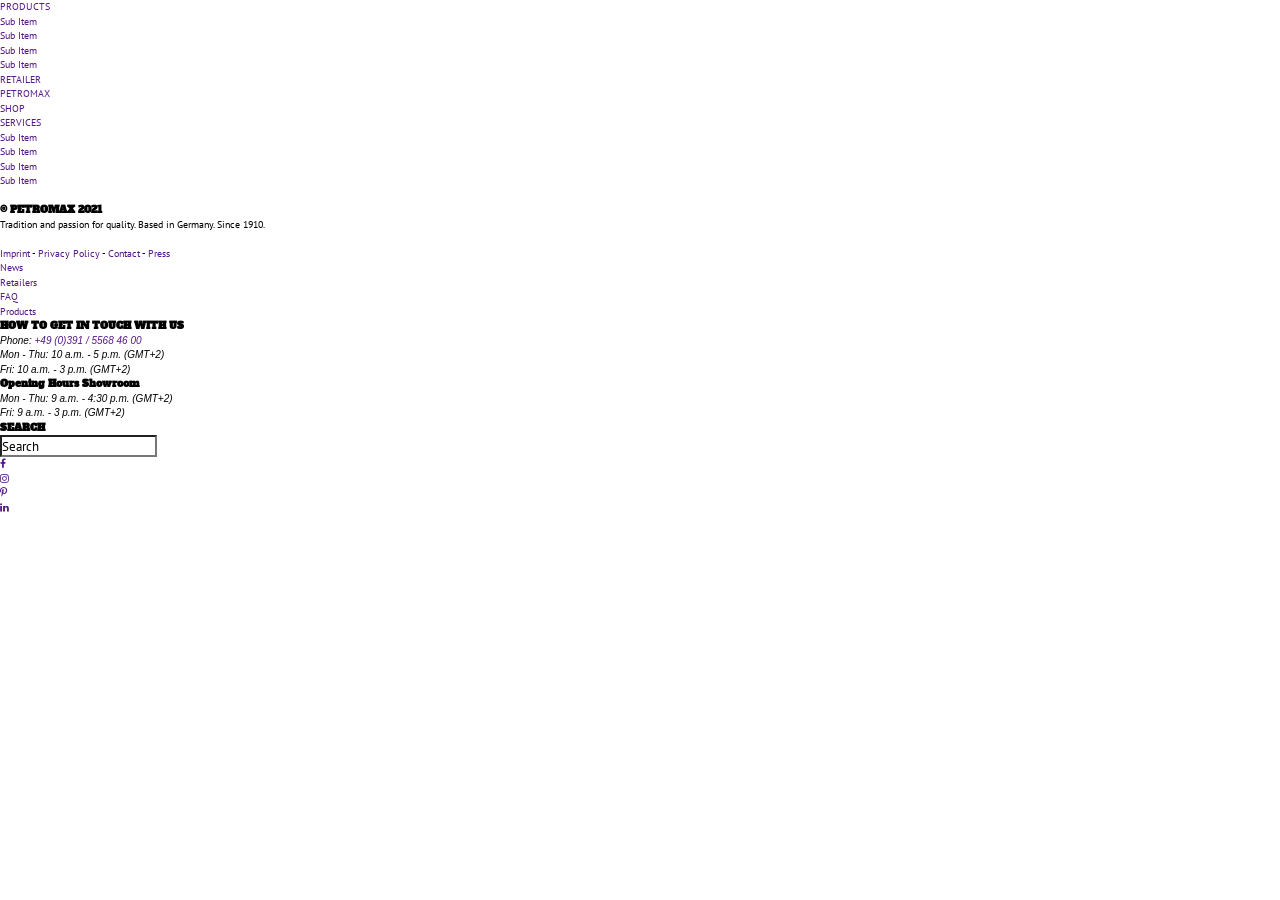
==== commit 1cc8b79a: "update html" ====
--- a/html/index.html
+++ b/html/index.html
@@ -15,18 +15,124 @@
 <link href="https://fonts.googleapis.com/css2?family=Alfa+Slab+One&family=PT+Sans:wght@400;700&display=swap" rel="stylesheet">
 </head>
 <body class="">
-	<header>
-		
-	</header>
-	<!--end header-->
-	<main>
+	<div class="wrapper">
+		<header>
+			<div class="container">
+				<div class="header-wrap">
+					<div class="logo"></div>
+					<nav class="navigation">
+						<div class="nav-wrap">
+							<ul>
+								<li>
+									<a href="">PRODUCTS</a>
+									<div class="sub-nav">
+										<div class="sub-nav--wrap">
+											<ul>
+												<li><a href="">Sub Item</a></li>
+												<li><a href="">Sub Item</a></li>
+												<li><a href="">Sub Item</a></li>
+												<li><a href="">Sub Item</a></li>
+											</ul>
+										</div>
+									</div>
+								</li>
+								<li><a href="">RETAILER</a></li>
+								<li><a href="">PETROMAX</a></li>
+								<li><a href="">SHOP</a></li>
+								<li>
+									<a href="">SERVICES</a>
+									<div class="sub-nav">
+										<div class="sub-nav--wrap">
+											<ul>
+												<li><a href="">Sub Item</a></li>
+												<li><a href="">Sub Item</a></li>
+												<li><a href="">Sub Item</a></li>
+												<li><a href="">Sub Item</a></li>
+											</ul>
+										</div>
+									</div>
+								</li>
+								<li class="languages">
+									<div class="languages-wrap">
+										<a href=""><img src="../iamges/de.png" alt=""></a>
+										<a href=""><img src="../iamges/en.png" alt=""></a>
+										<a href=""><img src="../iamges/fr.png" alt=""></a>
+									</div>
+								</li>
+							</ul>
+						</div>
+					</nav>
+				</div>
+			</div>
+		</header>
+		<!--end header-->
+		<main>
 
-	</main>
-	<!--end main-->
-	<footer>
-		
-	</footer>
-	<!--end footer-->
+		</main>
+		<!--end main-->
+		<footer>
+			<div class="container">
+				<div class="footer-wrap">
+					<div class="footer-item footer-item--copyright">
+						<div class="footer-item--wrap">
+							<h3>© PETROMAX 2021</h3>
+							<p>Tradition and passion for quality. Based in Germany. Since 1910.</p>
+							<br>
+							<p><a href="">Imprint</a> - <a href="">Privacy Policy</a> - <a href="">Contact</a> - <a href="">Press</a></p>
+						</div>
+					</div>
+					<div class="footer-item footer-item--nav">
+						<div class="footer-item--wrap">
+							<ul>
+								<li><a href="">News</a></li>
+								<li><a href="">Retailers</a></li>
+								<li><a href="">FAQ</a></li>
+								<li><a href="">Products</a></li>
+							</ul>
+						</div>
+					</div>
+					<div class="footer-item footer-item--address">
+						<div class="footer-item--wrap">
+							<h3>HOW TO GET IN TOUCH WITH US</h3>
+							<address>
+								Phone: <a href="">+49 (0)391 / 5568 46 00</a><br>
+								Mon - Thu: 10 a.m. - 5 p.m. (GMT+2)<br>
+								Fri: 10 a.m. - 3 p.m. (GMT+2)
+							</address>
+							<h3>Opening Hours Showroom</h3>
+							<address>
+								Mon - Thu: 9 a.m. - 4:30 p.m. (GMT+2)<br>
+								Fri: 9 a.m. - 3 p.m. (GMT+2)
+							</address>
+						</div>
+					</div>
+					<div class="footer-item footer-item--search">
+						<div class="footer-item--wrap">
+							<div class="search-box">
+								<div class="search-box--wrap">
+									<h3>SEARCH</h3>
+									<form action="">
+										<div class="form-input">
+											<input type="text" name="search" placeholder="Search">
+										</div>
+									</form>
+								</div>
+							</div>
+							<div class="socials-network">
+								<ul>
+									<li><a href=""><i class="fa fa-facebook"></i></a></li>
+									<li><a href=""><i class="fa fa-instagram"></i></a></li>
+									<li><a href=""><i class="fa fa-pinterest-p"></i></a></li>
+									<li><a href=""><i class="fa fa-linkedin"></i></a></li>
+								</ul>
+							</div>
+						</div>
+					</div>
+				</div>
+			</div>
+		</footer>
+		<!--end footer-->
+	</div>
 </body>
 <!-- body -->
 
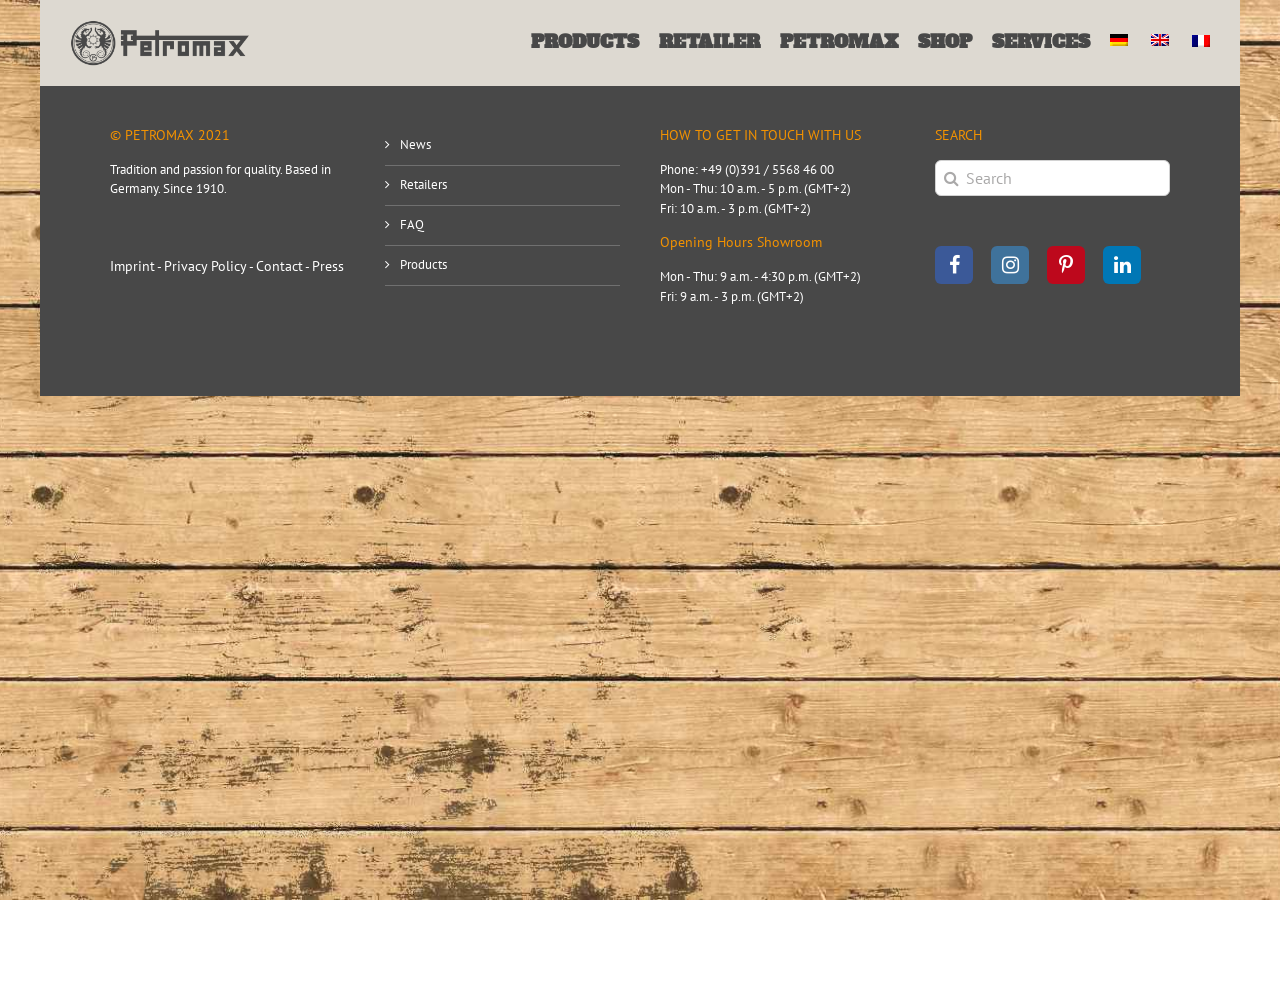
==== commit 3fd8c884: "update styling" ====
--- a/html/index.html
+++ b/html/index.html
@@ -16,17 +16,29 @@
 </head>
 <body class="">
 	<div class="wrapper">
-		<header>
+		<header class="header">
 			<div class="container">
 				<div class="header-wrap">
-					<div class="logo"></div>
-					<nav class="navigation">
+					<div class="header-logo">
+						<div class="logo-img">
+							<a><img src="../images/logo.png"></a>
+						</div>
+						<div class="bars">
+							<a class="#">
+								<span></span>
+								<span></span>
+								<span></span>
+							</a>
+						</div>
+					</div>
+					<nav class="nav">
 						<div class="nav-wrap">
 							<ul>
-								<li>
+								<li has-nav-sub>
+									<span class="icon-expand"></span>
 									<a href="">PRODUCTS</a>
-									<div class="sub-nav">
-										<div class="sub-nav--wrap">
+									<div class="nav-sub">
+										<div class="nav-sub--wrap">
 											<ul>
 												<li><a href="">Sub Item</a></li>
 												<li><a href="">Sub Item</a></li>
@@ -39,10 +51,11 @@
 								<li><a href="">RETAILER</a></li>
 								<li><a href="">PETROMAX</a></li>
 								<li><a href="">SHOP</a></li>
-								<li>
+								<li has-nav-sub>
+									<span class="icon-expand"></i></span>
 									<a href="">SERVICES</a>
-									<div class="sub-nav">
-										<div class="sub-nav--wrap">
+									<div class="nav-sub">
+										<div class="nav-sub--wrap">
 											<ul>
 												<li><a href="">Sub Item</a></li>
 												<li><a href="">Sub Item</a></li>
@@ -54,9 +67,9 @@
 								</li>
 								<li class="languages">
 									<div class="languages-wrap">
-										<a href=""><img src="../iamges/de.png" alt=""></a>
-										<a href=""><img src="../iamges/en.png" alt=""></a>
-										<a href=""><img src="../iamges/fr.png" alt=""></a>
+										<a href=""><img src="../images/de.png" alt=""></a>
+										<a href=""><img src="../images/en.png" alt=""></a>
+										<a href=""><img src="../images/fr.png" alt=""></a>
 									</div>
 								</li>
 							</ul>
@@ -70,13 +83,15 @@
 
 		</main>
 		<!--end main-->
-		<footer>
+		<footer class="footer">
 			<div class="container">
 				<div class="footer-wrap">
 					<div class="footer-item footer-item--copyright">
 						<div class="footer-item--wrap">
 							<h3>© PETROMAX 2021</h3>
 							<p>Tradition and passion for quality. Based in Germany. Since 1910.</p>
+							<br>
+							<br>
 							<br>
 							<p><a href="">Imprint</a> - <a href="">Privacy Policy</a> - <a href="">Contact</a> - <a href="">Press</a></p>
 						</div>
@@ -120,10 +135,10 @@
 							</div>
 							<div class="socials-network">
 								<ul>
-									<li><a href=""><i class="fa fa-facebook"></i></a></li>
-									<li><a href=""><i class="fa fa-instagram"></i></a></li>
-									<li><a href=""><i class="fa fa-pinterest-p"></i></a></li>
-									<li><a href=""><i class="fa fa-linkedin"></i></a></li>
+									<li class="icon-facebook"><a href=""><i class="fa fa-facebook"></i></a></li>
+									<li class="icon-instagram"><a href=""><i class="fa fa-instagram"></i></a></li>
+									<li class="icon-pinterest"><a href=""><i class="fa fa-pinterest-p"></i></a></li>
+									<li class="icon-linkedin"><a href=""><i class="fa fa-linkedin"></i></a></li>
 								</ul>
 							</div>
 						</div>
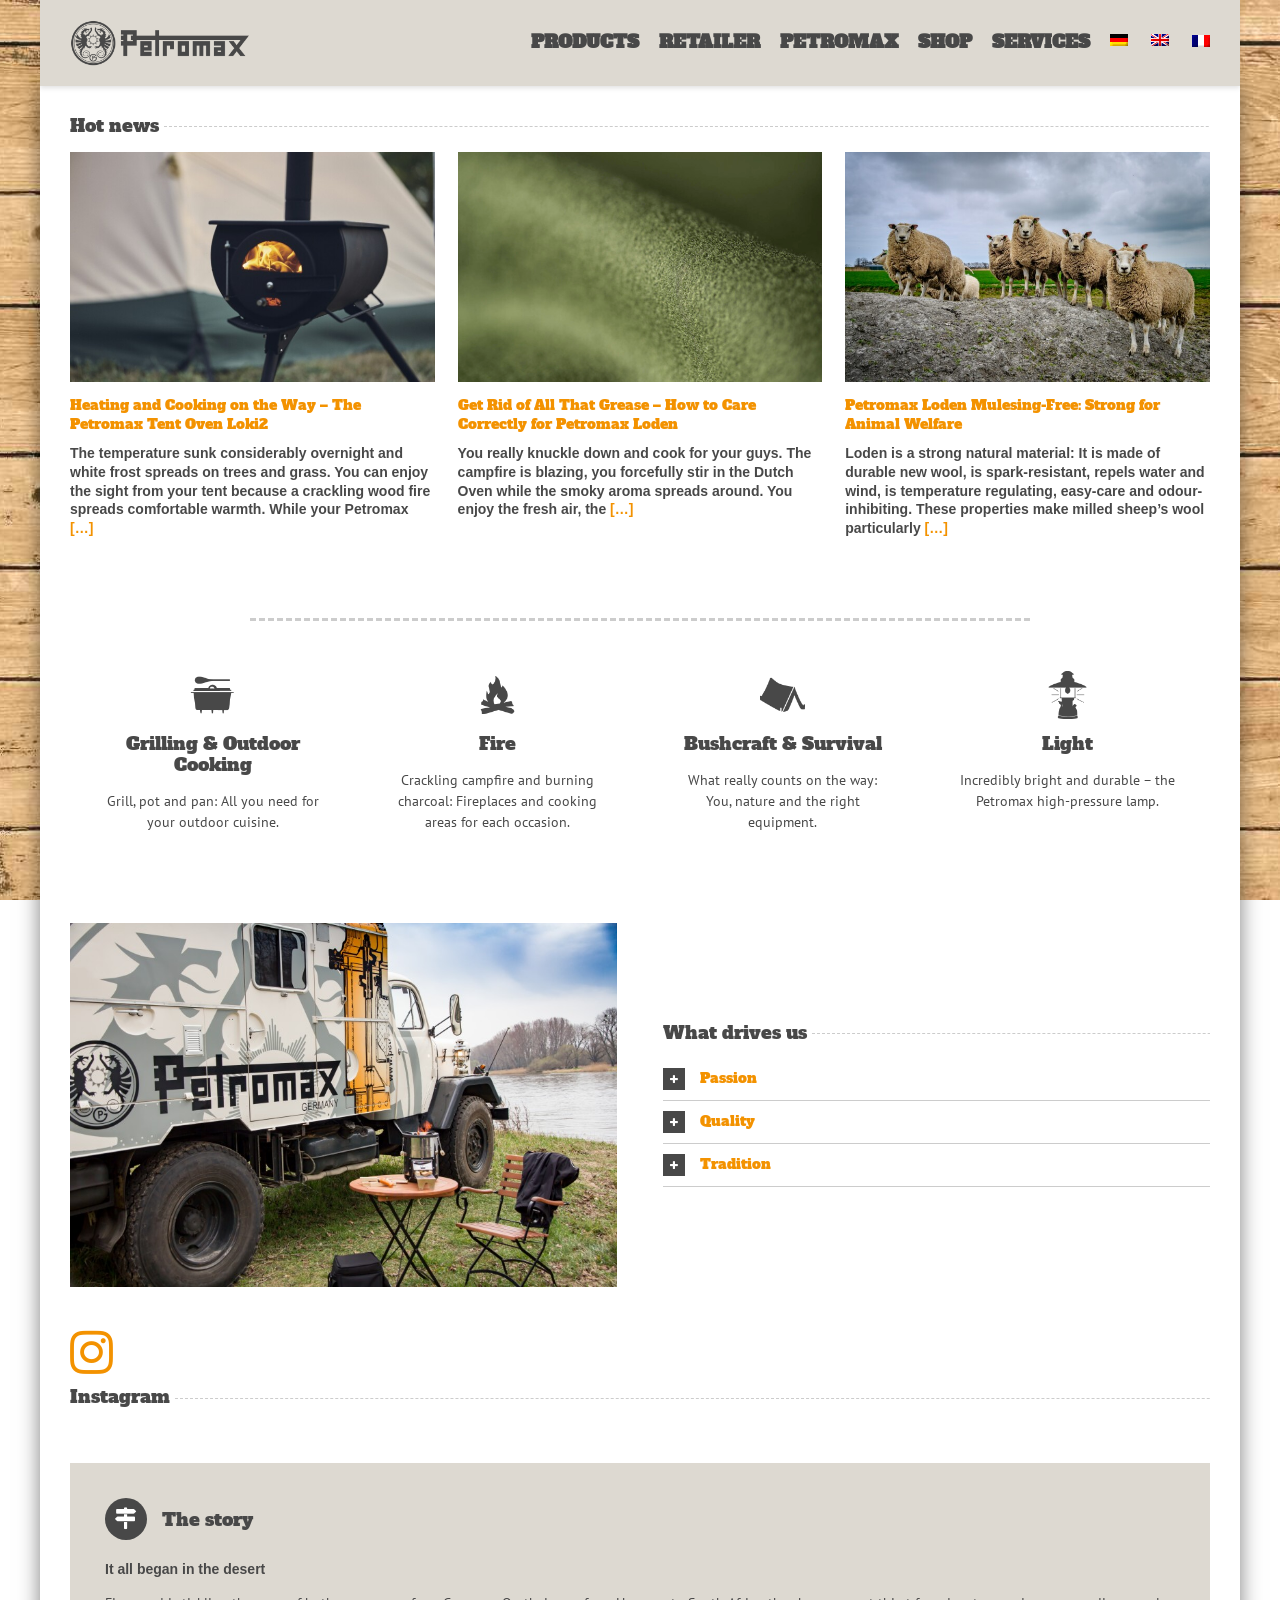
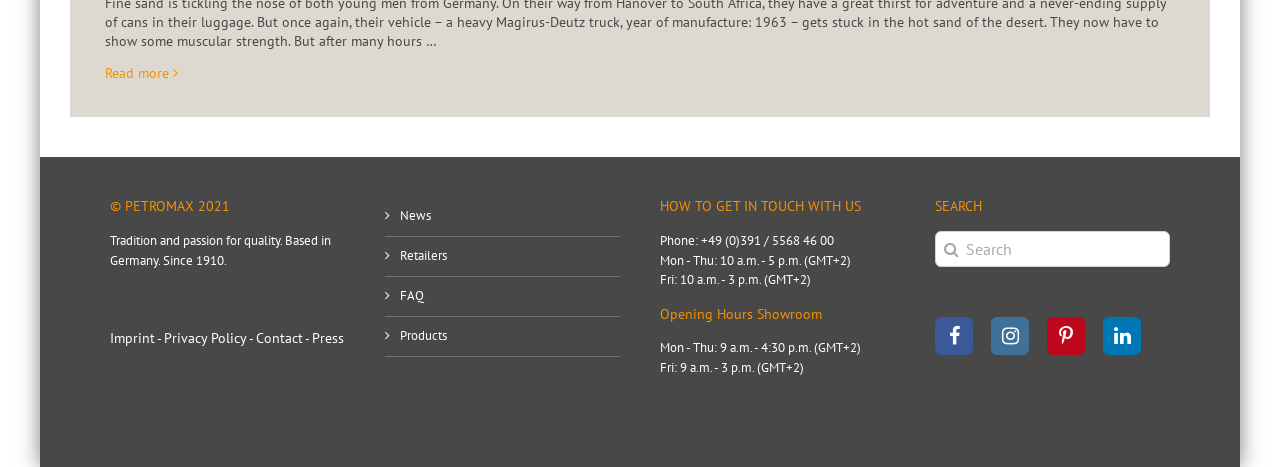
==== commit 60bf6b67: "update js and styling for index page." ====
--- a/html/index.html
+++ b/html/index.html
@@ -80,7 +80,167 @@
 		</header>
 		<!--end header-->
 		<main>
-
+			<section class="hot-news">
+				<div class="container">
+					<div class="hot-news--wrap">
+						<div class="news-title section-title">
+							<h3>Hot news</h3>
+						</div>
+						<div class="news-list">
+							<div class="news-list--wrap">
+								<div class="news-item">
+									<div class="news-item--wrap">
+										<div class="thumb"><a href=""><img src="../images/thumb-1.jpg" alt=""></a></div>
+										<div class="content">
+											<h3><a href="">Heating and Cooking on the Way – The Petromax Tent Oven Loki2</a></h3>
+											<p><strong>The temperature sunk considerably overnight and white frost spreads on trees and grass. You can enjoy the sight from your tent because a crackling wood fire spreads comfortable warmth. While your Petromax <a href="" class="more-content">[…]</a></strong></p>
+										</div>
+										
+									</div>
+								</div>
+								<div class="news-item">
+									<div class="news-item--wrap">
+										<div class="thumb"><a href=""><img src="../images/thumb-2.jpg" alt=""></a></div>
+										<div class="content">
+											<h3><a href="">Get Rid of All That Grease – How to Care Correctly for Petromax Loden</a></h3>
+											<p><strong>You really knuckle down and cook for your guys. The campfire is blazing, you forcefully stir in the Dutch Oven while the smoky aroma spreads around. You enjoy the fresh air, the <a href="" class="more-content">[…]</a></strong></p>
+										</div>
+									</div>
+								</div>
+								<div class="news-item">
+									<div class="news-item--wrap">
+										<div class="thumb"><a href=""><img src="../images/thumb-3.jpg" alt=""></a></div>
+										<div class="content">
+											<h3><a href="">Petromax Loden Mulesing-Free: Strong for Animal Welfare</a></h3>
+											<p><strong>Loden is a strong natural material: It is made of durable new wool, is spark-resistant, repels water and wind, is temperature regulating, easy-care and odour-inhibiting. These properties make milled sheep’s wool particularly <a href="" class="more-content">[…]</a></strong></p>
+										</div>
+									</div>
+								</div>
+							</div>
+						</div>
+					</div>
+				</div>
+			</section>
+			<!--End Section News -->
+			<section class="tools">
+				<div class="container">
+					<div class="tools-wrap">
+						<div class="tools-item">
+							<div class="tools-item--wrap">
+								<a href="">
+									<div class="content">
+										<img src="../images/tool-1.png" alt="">
+										<h2>Grilling & Outdoor Cooking</h2>
+										<p>Grill, pot and pan: All you need for your outdoor cuisine.</p>
+									</div>
+								</a>
+							</div>
+						</div>
+						<div class="tools-item">
+							<div class="tools-item--wrap">
+								<a href="">
+									<div class="content">
+										<img src="../images/tool-2.png" alt="">
+										<h2>Fire</h2>
+										<p>Crackling campfire and burning charcoal: Fireplaces and cooking areas for each occasion.</p>
+									</div>
+								</a>
+							</div>
+						</div>
+						<div class="tools-item">
+							<div class="tools-item--wrap">
+								<a href="">
+									<div class="content">
+										<img src="../images/tool-3.png" alt="">
+										<h2>Bushcraft & Survival</h2>
+										<p>What really counts on the way: You, nature and the right equipment.</p>
+									</div>
+								</a>
+							</div>
+						</div>
+						<div class="tools-item">
+							<div class="tools-item--wrap">
+								<a href="">
+									<div class="content">
+										<img src="../images/tool-4.png" alt="">
+										<h2>Light</h2>
+										<p>Incredibly bright and durable – the Petromax high-pressure lamp.</p>
+									</div>
+								</a>
+							</div>
+						</div>
+					</div>
+				</div>
+			</section>
+			<!--End Section Tools -->
+			<section class="drives-us">
+				<div class="container">
+					<div class="drives-us--wrap">
+						<div class="thumbnail">
+							<a href=""><img src="../images/drive-us.jpg" alt=""></a>
+						</div>
+						<div class="content" collapse-content>
+							<div class="news-title section-title">
+								<h3>What drives us</h3>
+							</div>
+							<div class="item" collapse-item>
+								<div class="item-title" collapse-btn>Passion</div>
+								<div class="item-content">
+									<diav class="item-content--wrap">
+										<p>We love what we do. The experiences that you share with us are our motivation. We want to keep developing Petromax in order to share with our clients, partners and friends what we most care about.</p>
+									</diav>
+								</div>
+							</div>
+							<div class="item" collapse-item>
+								<div class="item-title" collapse-btn>Quality</div>
+								<div class="item-content">
+									<diav class="item-content--wrap">
+										<p>It is our philosophy to combine tradition and innovation. We rely on tried and tested sturdy materials to meet your quality standards as well as ours through innovative combinations. For us, this is what is important for all that we develop: A product is a good one only when it is resistant, robust and durable.</p>
+									</diav>
+								</div>
+							</div>
+							<div class="item" collapse-item>
+								<div class="item-title" collapse-btn>Tradition</div>
+								<div class="item-content">
+									<diav class="item-content--wrap">
+										<p>Passing on what is good: That is what Max Graetz has done successfully with its creation of the worldwide known high-pressure lamp. Petromax has made a name for itself with a tradition of more that 100 years.</p>
+									</diav>
+								</div>
+							</div>
+						</div>
+					</div>
+				</div>
+			</section>
+			<!--End Section Drives us -->
+			<section class="insta-embed">
+				<div class="container">
+					<div class="insta-embed--wrap">
+						<div class="news-title section-title">
+							<i class="fa fa-instagram"></i>
+							<h3>Instagram</h3>
+						</div>
+						<div class="iframe-wrap">
+							
+						</div>
+					</div>
+				</div>
+			</section>
+			<!--End Section instargram -->
+			<section class="story link-box">
+				<div class="container">
+					<div class="story-wrap link-box--wrap">
+						<div class="content">
+							<div class="content-wrap">
+								<h3><a href=""><i class="fa fa-map-signs"></i> The story</a></h3>
+								<h4>It all began in the desert</h4>
+								<p>Fine sand is tickling the nose of both young men from Germany. On their way from Hanover to South Africa, they have a great thirst for adventure and a never-ending supply of cans in their luggage. But once again, their vehicle – a heavy Magirus-Deutz truck, year of manufacture: 1963 – gets stuck in the hot sand of the desert. They now have to show some muscular strength. But after many hours …</p>
+								<a href="" class="read-more">Read more <i class="fa fa-angle-right"></i></a>
+							</div>
+						</div>
+					</div>
+				</div>
+			</section>
+			<!--End Section story -->
 		</main>
 		<!--end main-->
 		<footer class="footer">
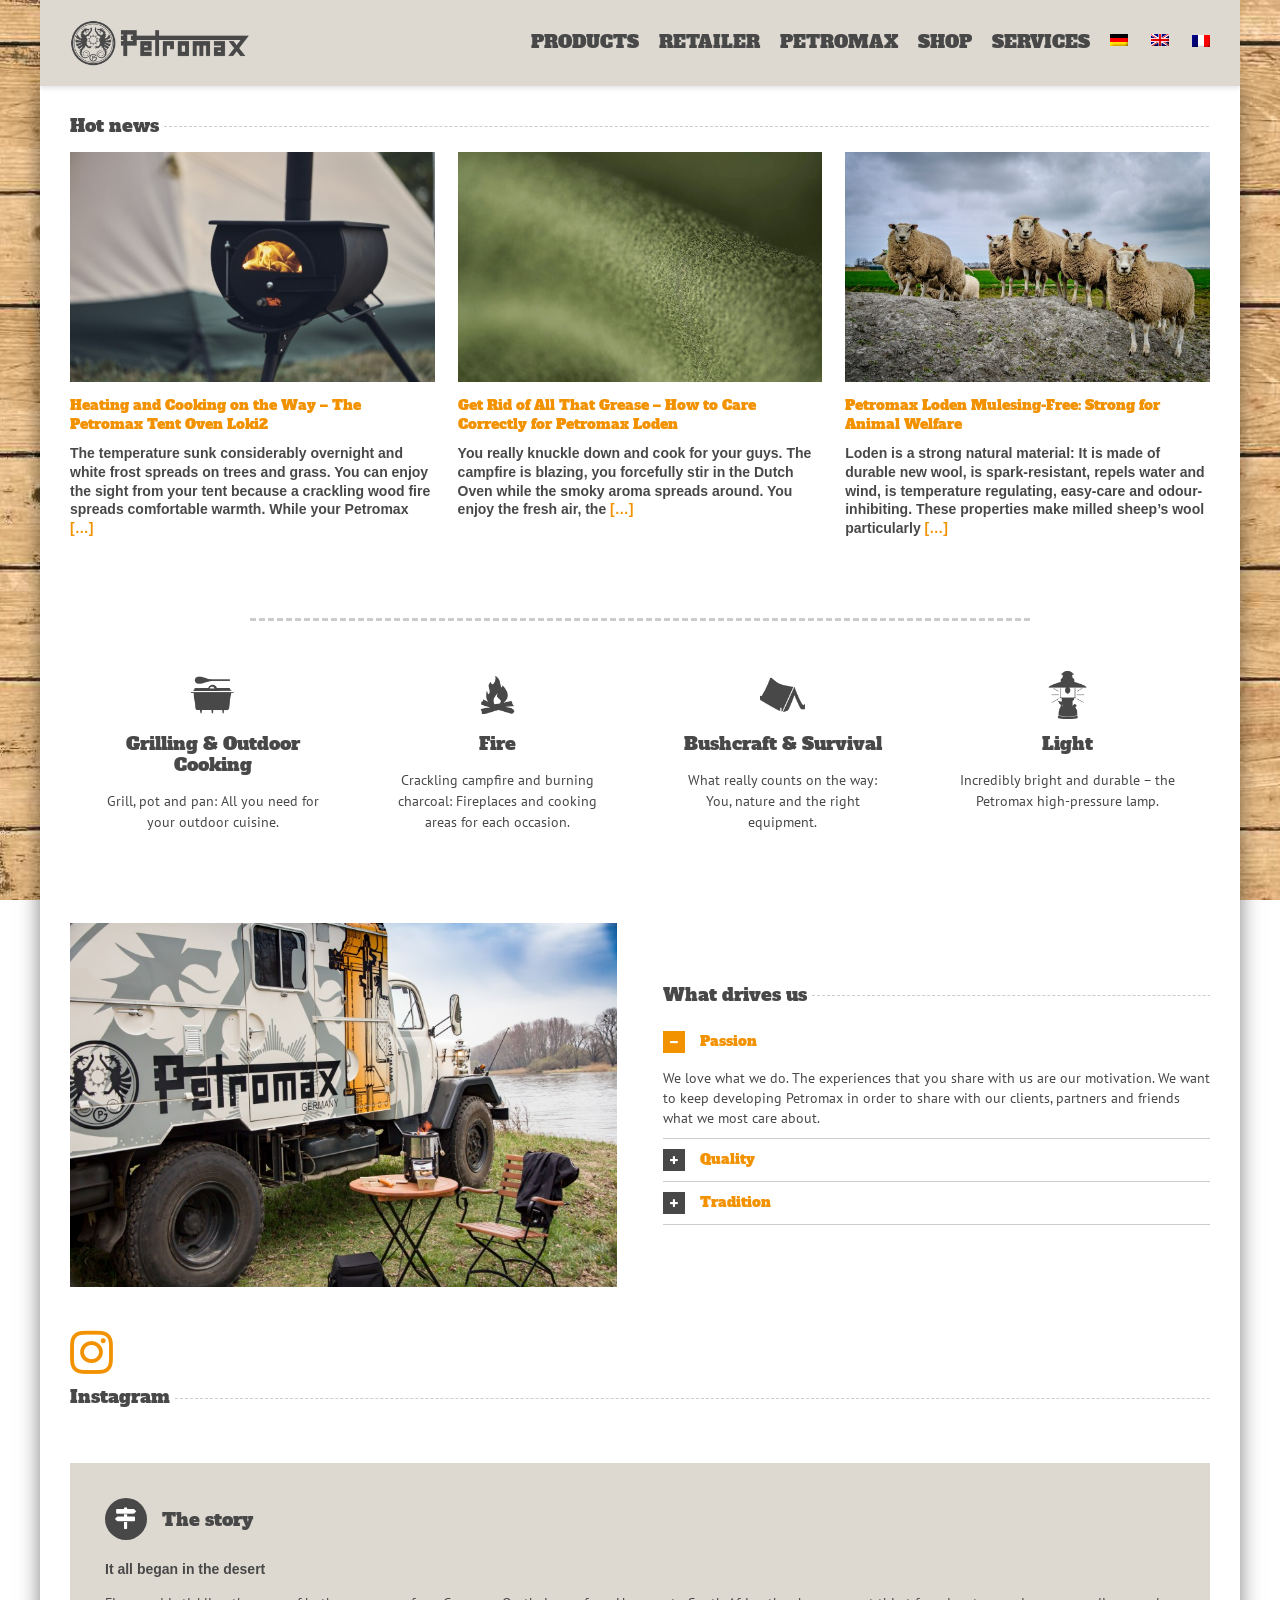
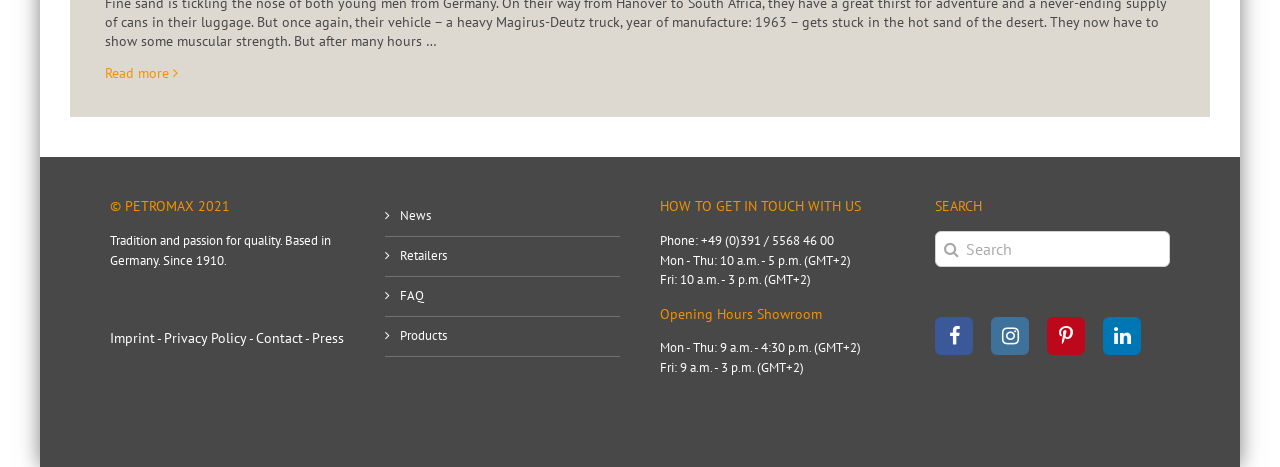
==== commit dcdb5113: "update html" ====
--- a/html/index.html
+++ b/html/index.html
@@ -21,7 +21,7 @@
 				<div class="header-wrap">
 					<div class="header-logo">
 						<div class="logo-img">
-							<a><img src="../images/logo.png"></a>
+							<a href=""><img src="../images/logo.png"></a>
 						</div>
 						<div class="bars">
 							<a class="#">
@@ -183,7 +183,7 @@
 							<div class="news-title section-title">
 								<h3>What drives us</h3>
 							</div>
-							<div class="item" collapse-item>
+							<div class="item expand" collapse-item>
 								<div class="item-title" collapse-btn>Passion</div>
 								<div class="item-content">
 									<diav class="item-content--wrap">
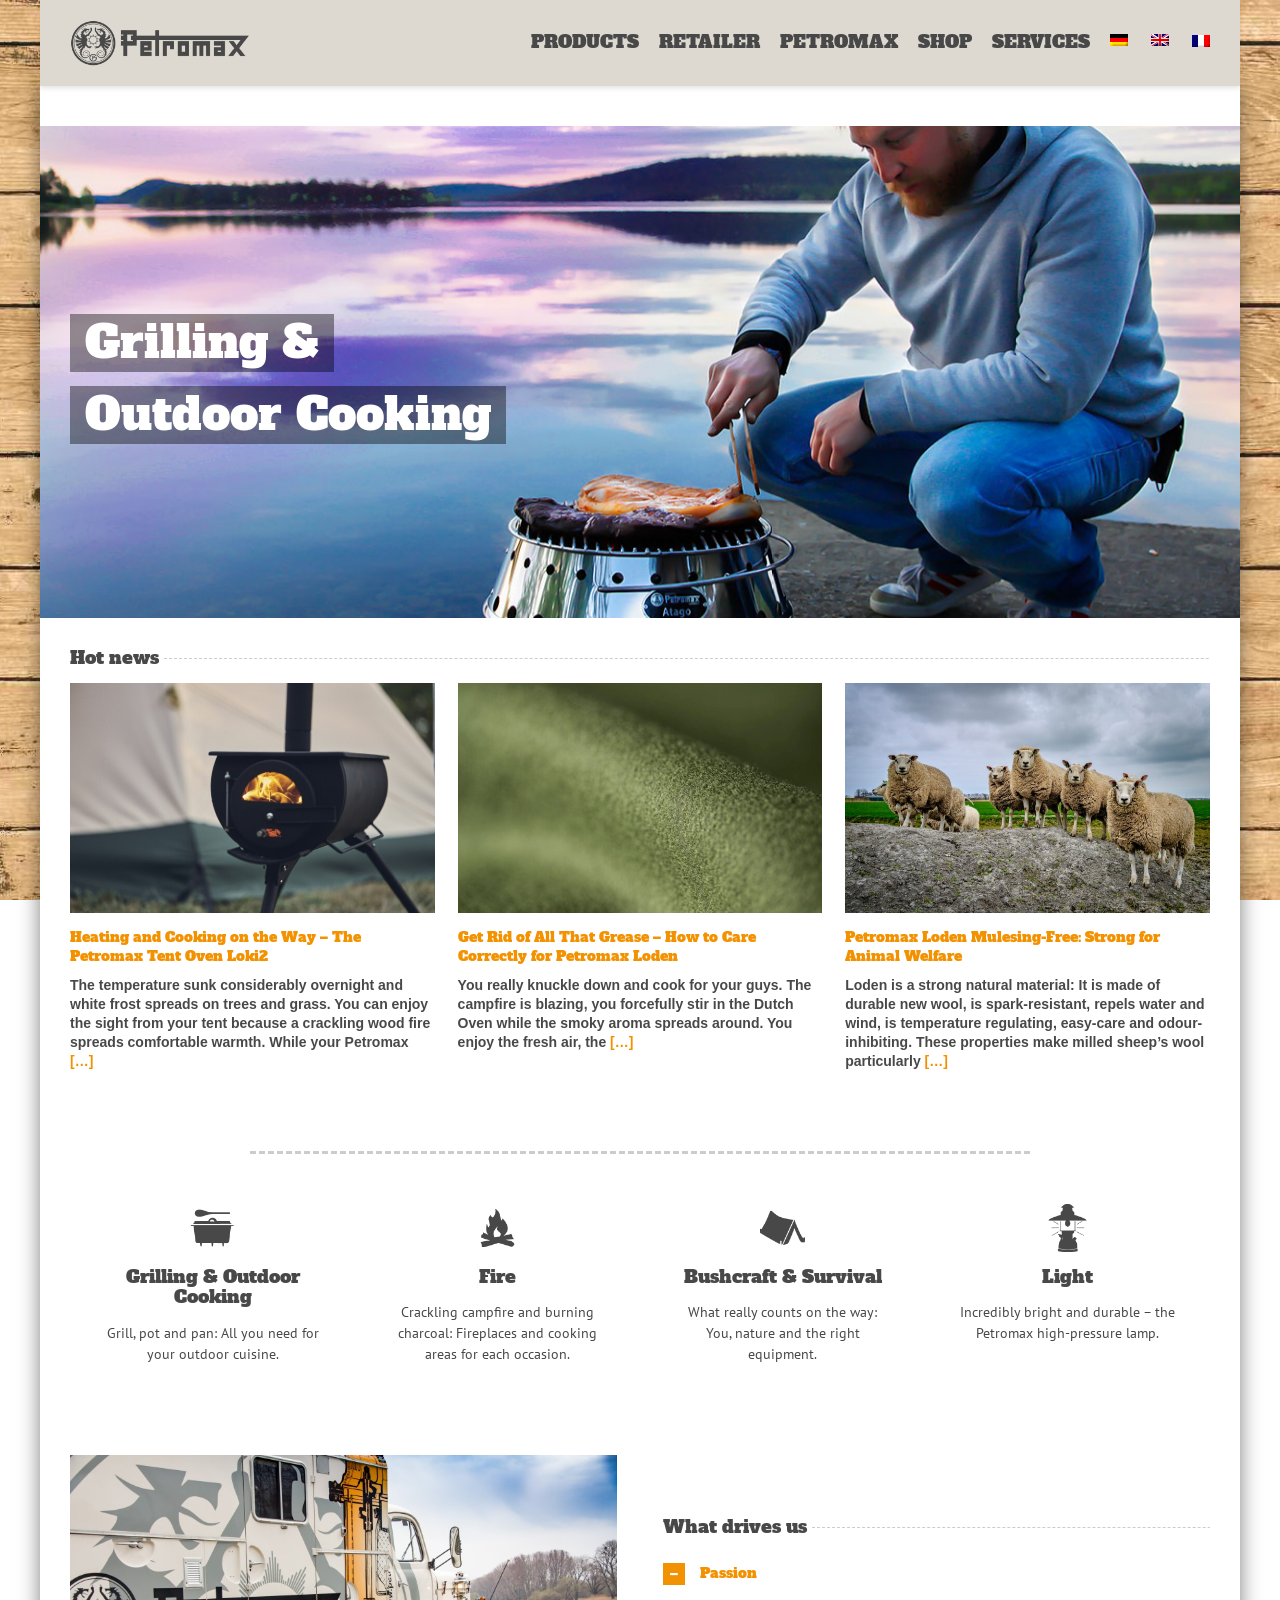
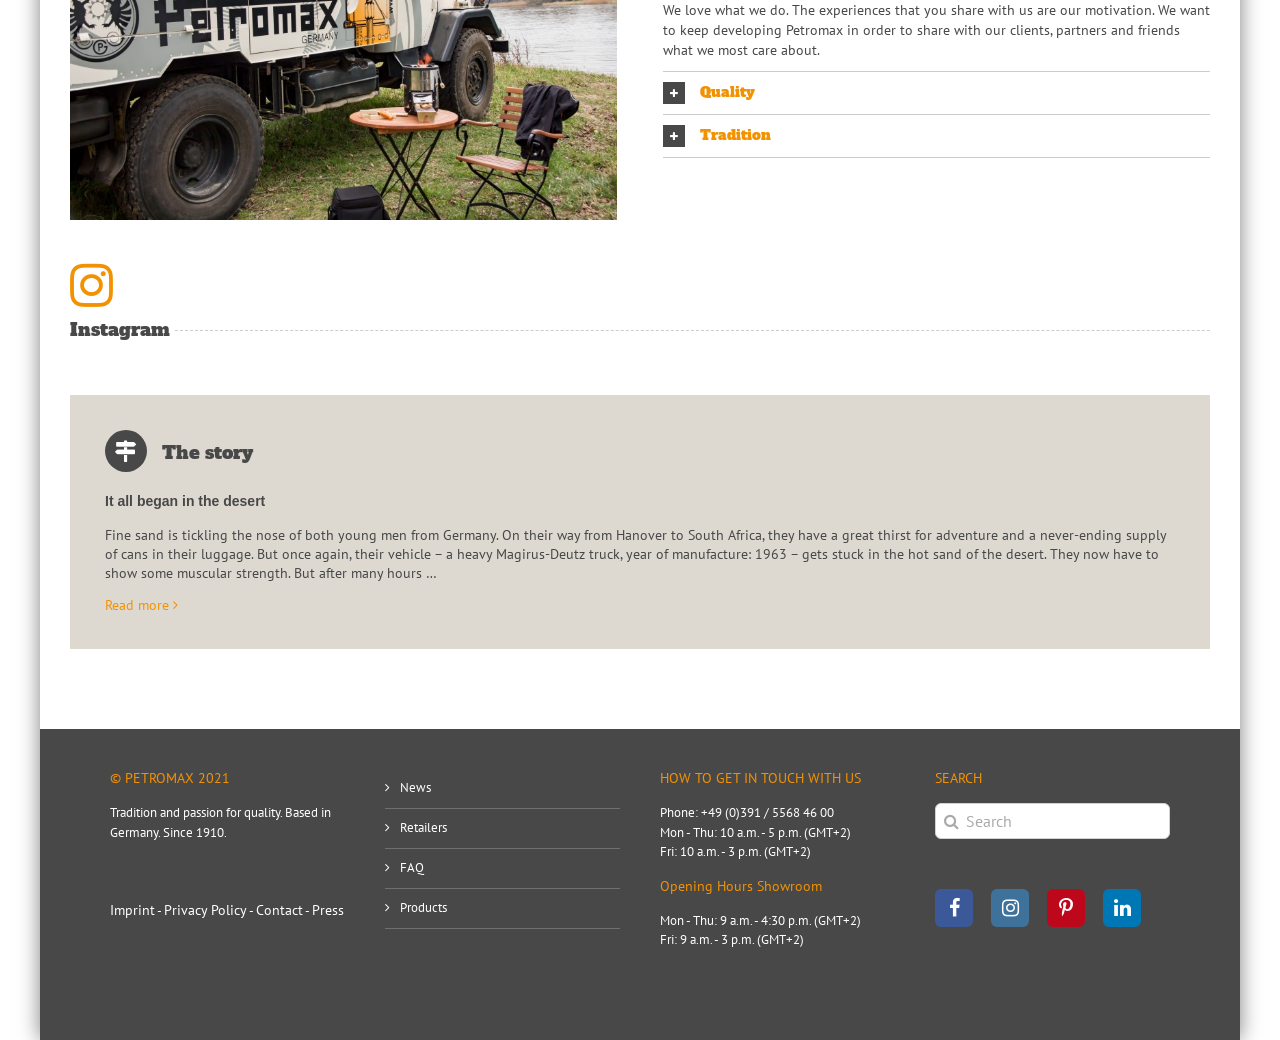
==== commit d5ba010a: "update styling" ====
--- a/html/index.html
+++ b/html/index.html
@@ -1,7 +1,7 @@
 <!DOCTYPE html>
 <html dir="ltr" lang="en">
 <head>
-	<title>TITLE</title>
+	<title>PETROMAX - HOME PAGE</title>
 <meta http-equiv="Content-Type" content="text/html; charset=UTF-8"> 
 <meta name="Description" content="">
 <meta name="Keywords" content="">
@@ -9,12 +9,13 @@
 <meta name="viewport" content="width=device-width, initial-scale=1, user-scalable=no" />
 <meta http-equiv="X-UA-Compatible" content="IE=9; IE=8; IE=7; IE=EDGE" />
 <link rel="stylesheet" type="text/css" href="../css/style.css">
+<link rel="stylesheet" type="text/css" href="../css/slick.css">
 <link rel="stylesheet" href="https://cdnjs.cloudflare.com/ajax/libs/font-awesome/4.7.0/css/font-awesome.min.css">
 <link rel="preconnect" href="https://fonts.googleapis.com">
 <link rel="preconnect" href="https://fonts.gstatic.com" crossorigin>
 <link href="https://fonts.googleapis.com/css2?family=Alfa+Slab+One&family=PT+Sans:wght@400;700&display=swap" rel="stylesheet">
 </head>
-<body class="">
+<body class="homepage">
 	<div class="wrapper">
 		<header class="header">
 			<div class="container">
@@ -36,7 +37,7 @@
 							<ul>
 								<li has-nav-sub>
 									<span class="icon-expand"></span>
-									<a href="">PRODUCTS</a>
+									<a href="./products.html">PRODUCTS</a>
 									<div class="nav-sub">
 										<div class="nav-sub--wrap">
 											<ul>
@@ -49,11 +50,11 @@
 									</div>
 								</li>
 								<li><a href="">RETAILER</a></li>
-								<li><a href="">PETROMAX</a></li>
+								<li><a href="./petromax.html">PETROMAX</a></li>
 								<li><a href="">SHOP</a></li>
 								<li has-nav-sub>
 									<span class="icon-expand"></i></span>
-									<a href="">SERVICES</a>
+									<a href="./services.html">SERVICES</a>
 									<div class="nav-sub">
 										<div class="nav-sub--wrap">
 											<ul>
@@ -80,6 +81,50 @@
 		</header>
 		<!--end header-->
 		<main>
+			<section class="banner-slider">
+				<div class="banner-slider--wrap">
+					<div class="slider">
+						<div class="slider-item">
+							<div class="slider-item--wrap">
+								<div class="img">
+									<a href=""><img src="../images/banner-slider-1.jpg"></a>
+								</div>
+								<div class="caption">
+									<p>Grilling &</p>
+									<p>Outdoor Cooking</p>
+								</div>
+							</div>
+						</div>
+						<div class="slider-item">
+							<div class="slider-item--wrap">
+								<div class="img">
+									<a href=""><img src="../images/banner-slider-2.jpg"></a>
+								</div>
+								<div class="caption"><p>Fire</p></div>
+							</div>
+						</div>
+						<div class="slider-item">
+							<div class="slider-item--wrap">
+								<div class="img">
+									<a href=""><img src="../images/banner-slider-3.jpg"></a>
+								</div>
+								<div class="caption center-pos"><p>Light</p></div>
+							</div>
+						</div>
+						<div class="slider-item">
+							<div class="slider-item--wrap">
+								<div class="img">
+									<a href=""><img src="../images/banner-slider-4.jpg"></a>
+								</div>
+								<div class="caption right-pos">
+									<p>Bushcraft &</p>
+									<p>Survival</p>
+								</div>
+							</div>
+						</div>
+					</div>
+				</div>
+			</section>
 			<section class="hot-news">
 				<div class="container">
 					<div class="hot-news--wrap">
@@ -226,15 +271,17 @@
 				</div>
 			</section>
 			<!--End Section instargram -->
-			<section class="story link-box">
-				<div class="container">
-					<div class="story-wrap link-box--wrap">
-						<div class="content">
-							<div class="content-wrap">
-								<h3><a href=""><i class="fa fa-map-signs"></i> The story</a></h3>
-								<h4>It all began in the desert</h4>
-								<p>Fine sand is tickling the nose of both young men from Germany. On their way from Hanover to South Africa, they have a great thirst for adventure and a never-ending supply of cans in their luggage. But once again, their vehicle – a heavy Magirus-Deutz truck, year of manufacture: 1963 – gets stuck in the hot sand of the desert. They now have to show some muscular strength. But after many hours …</p>
-								<a href="" class="read-more">Read more <i class="fa fa-angle-right"></i></a>
+			<section class="story">
+				<div class="container">
+					<div class="story-wrap">
+						<div class="link-box">
+							<div class="content">
+								<div class="content-wrap">
+									<h3><a href=""><i class="fa fa-map-signs"></i> The story</a></h3>
+									<h4>It all began in the desert</h4>
+									<p>Fine sand is tickling the nose of both young men from Germany. On their way from Hanover to South Africa, they have a great thirst for adventure and a never-ending supply of cans in their luggage. But once again, their vehicle – a heavy Magirus-Deutz truck, year of manufacture: 1963 – gets stuck in the hot sand of the desert. They now have to show some muscular strength. But after many hours …</p>
+									<a href="" class="read-more">Read more <i class="fa fa-angle-right"></i></a>
+								</div>
 							</div>
 						</div>
 					</div>
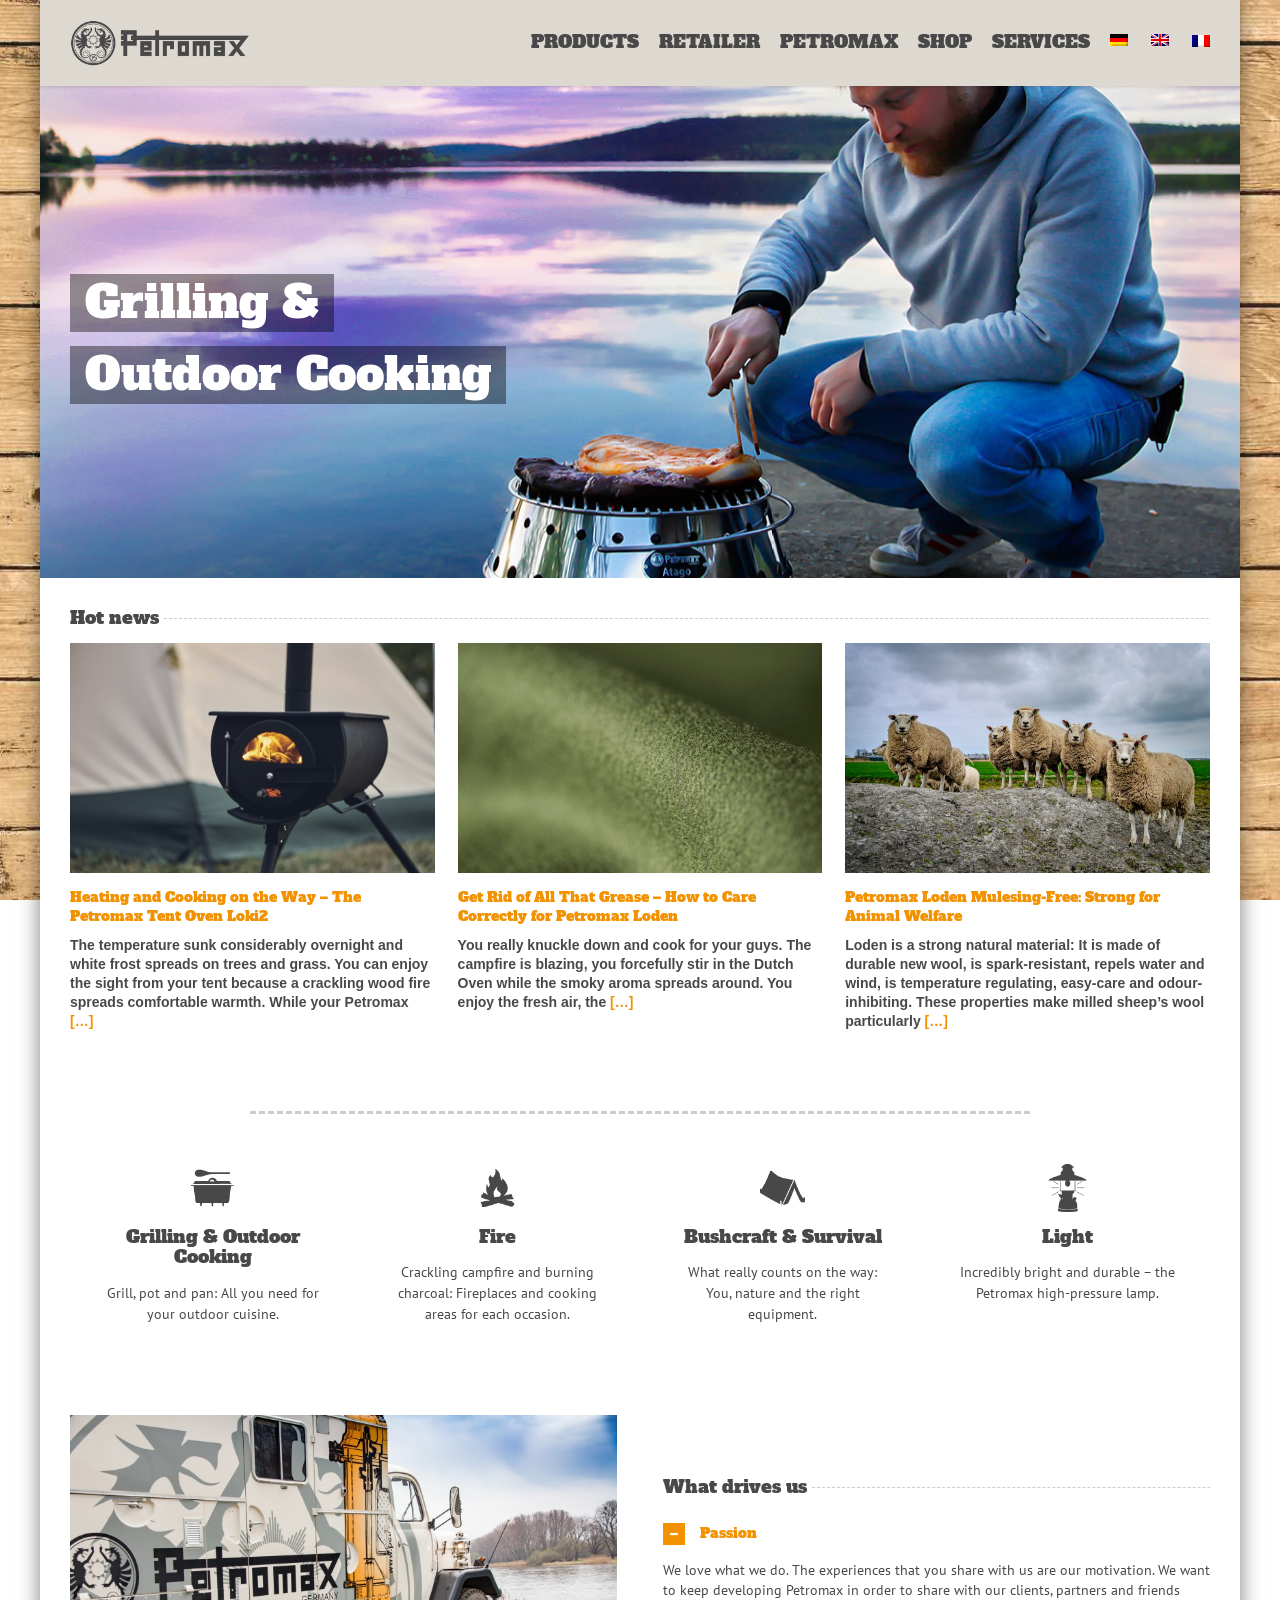
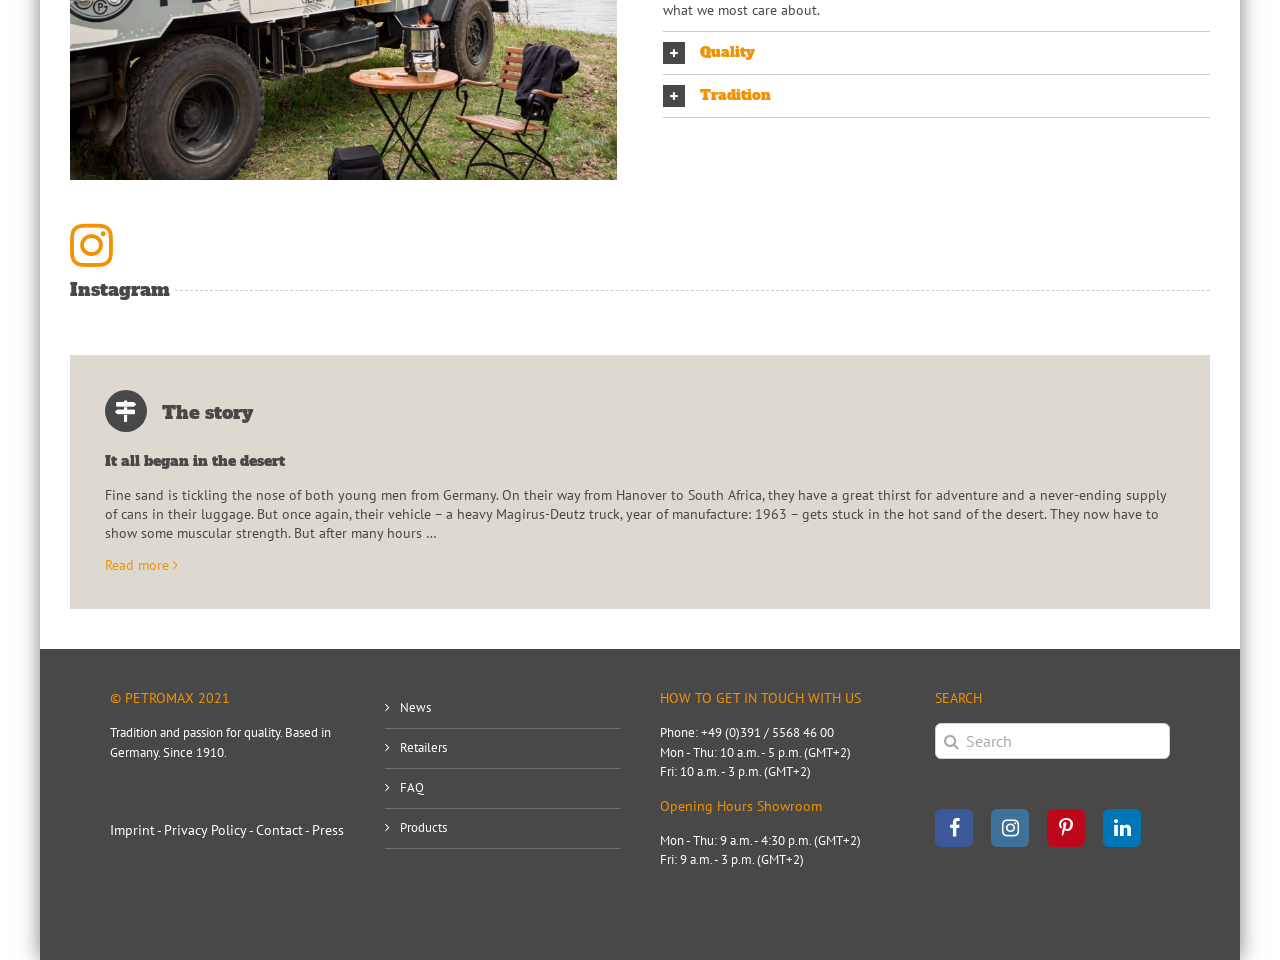
==== commit dccbc96d: "update html & css" ====
--- a/html/index.html
+++ b/html/index.html
@@ -22,7 +22,7 @@
 				<div class="header-wrap">
 					<div class="header-logo">
 						<div class="logo-img">
-							<a href=""><img src="../images/logo.png"></a>
+							<a href="index.html"><img src="../images/logo.png"></a>
 						</div>
 						<div class="bars">
 							<a class="#">
@@ -37,7 +37,7 @@
 							<ul>
 								<li has-nav-sub>
 									<span class="icon-expand"></span>
-									<a href="./products.html">PRODUCTS</a>
+									<a href="products.html">PRODUCTS</a>
 									<div class="nav-sub">
 										<div class="nav-sub--wrap">
 											<ul>
@@ -50,11 +50,11 @@
 									</div>
 								</li>
 								<li><a href="">RETAILER</a></li>
-								<li><a href="./petromax.html">PETROMAX</a></li>
+								<li><a href="petromax.html">PETROMAX</a></li>
 								<li><a href="">SHOP</a></li>
 								<li has-nav-sub>
 									<span class="icon-expand"></i></span>
-									<a href="./services.html">SERVICES</a>
+									<a href="services.html">SERVICES</a>
 									<div class="nav-sub">
 										<div class="nav-sub--wrap">
 											<ul>
@@ -128,7 +128,7 @@
 			<section class="hot-news">
 				<div class="container">
 					<div class="hot-news--wrap">
-						<div class="news-title section-title">
+						<div class="news-title dotted-title">
 							<h3>Hot news</h3>
 						</div>
 						<div class="news-list">
@@ -225,7 +225,7 @@
 							<a href=""><img src="../images/drive-us.jpg" alt=""></a>
 						</div>
 						<div class="content" collapse-content>
-							<div class="news-title section-title">
+							<div class="news-title dotted-title">
 								<h3>What drives us</h3>
 							</div>
 							<div class="item expand" collapse-item>
@@ -260,7 +260,7 @@
 			<section class="insta-embed">
 				<div class="container">
 					<div class="insta-embed--wrap">
-						<div class="news-title section-title">
+						<div class="news-title dotted-title">
 							<i class="fa fa-instagram"></i>
 							<h3>Instagram</h3>
 						</div>
